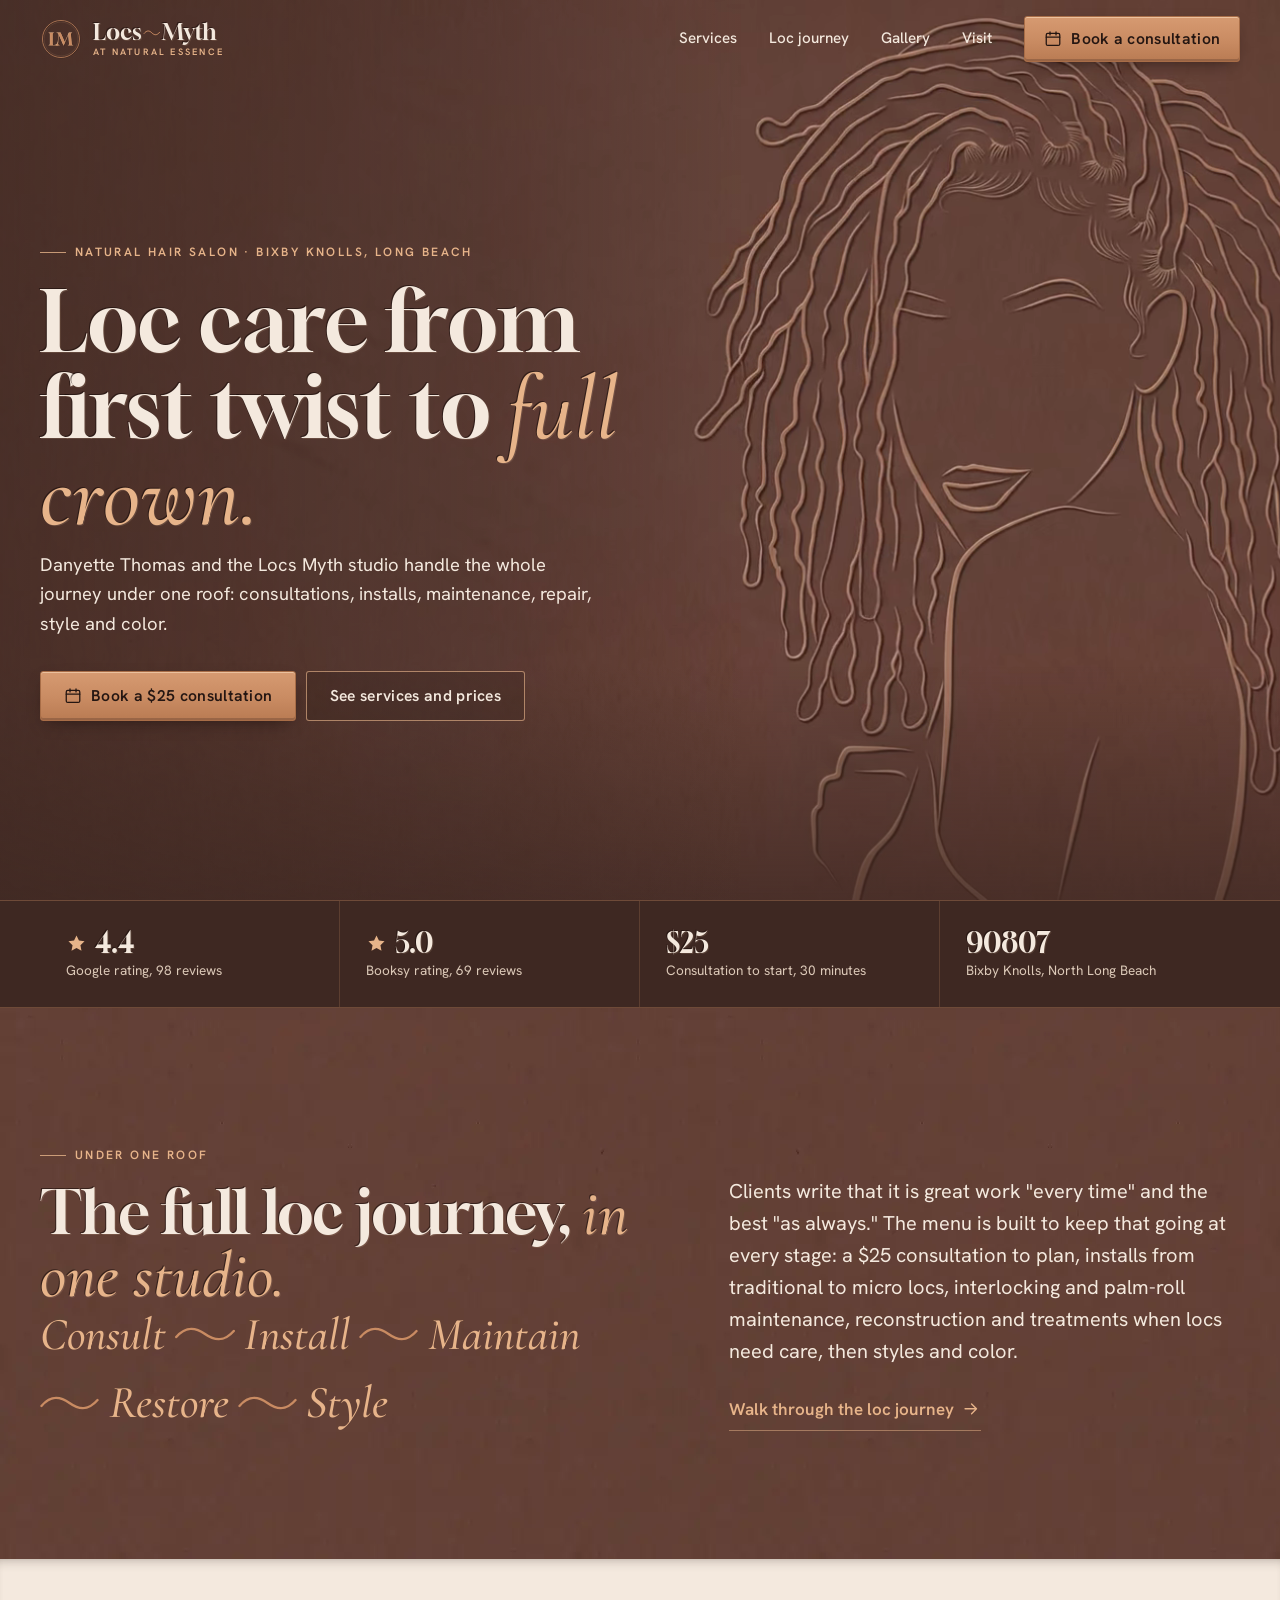
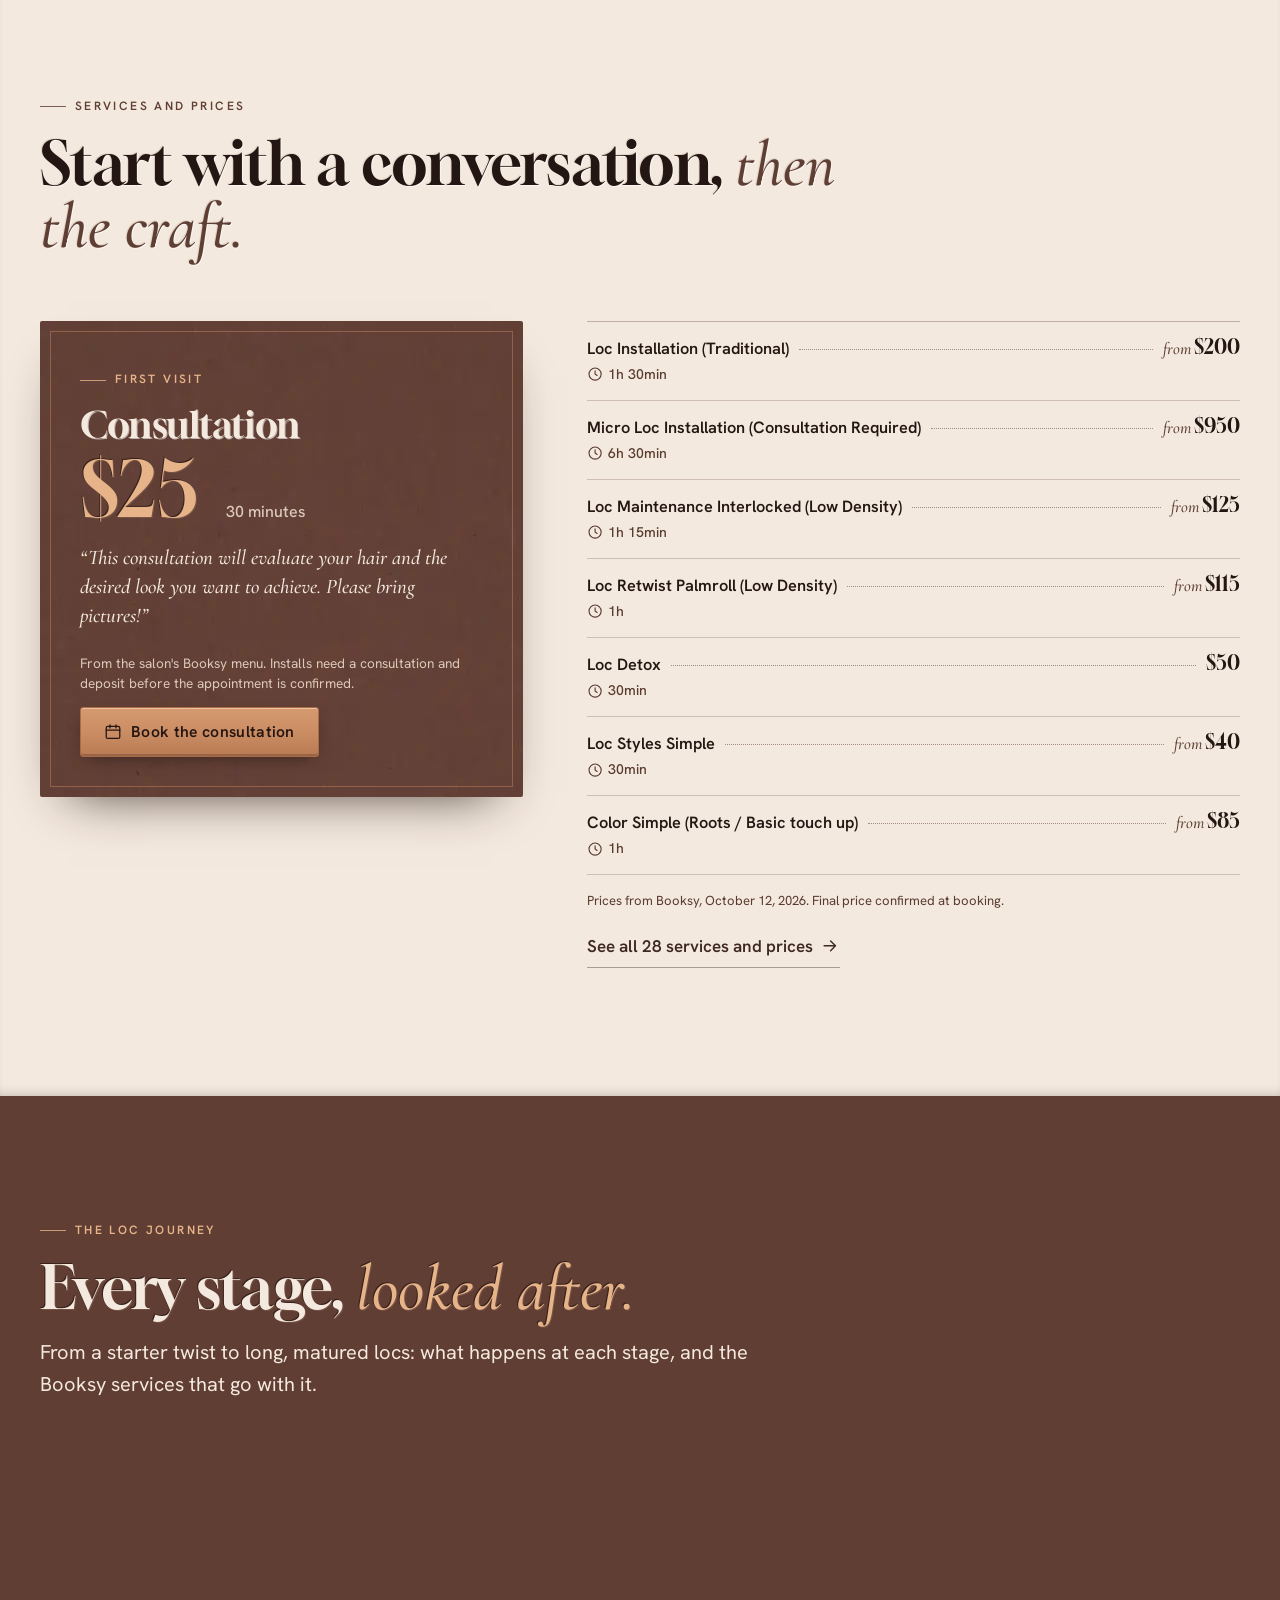
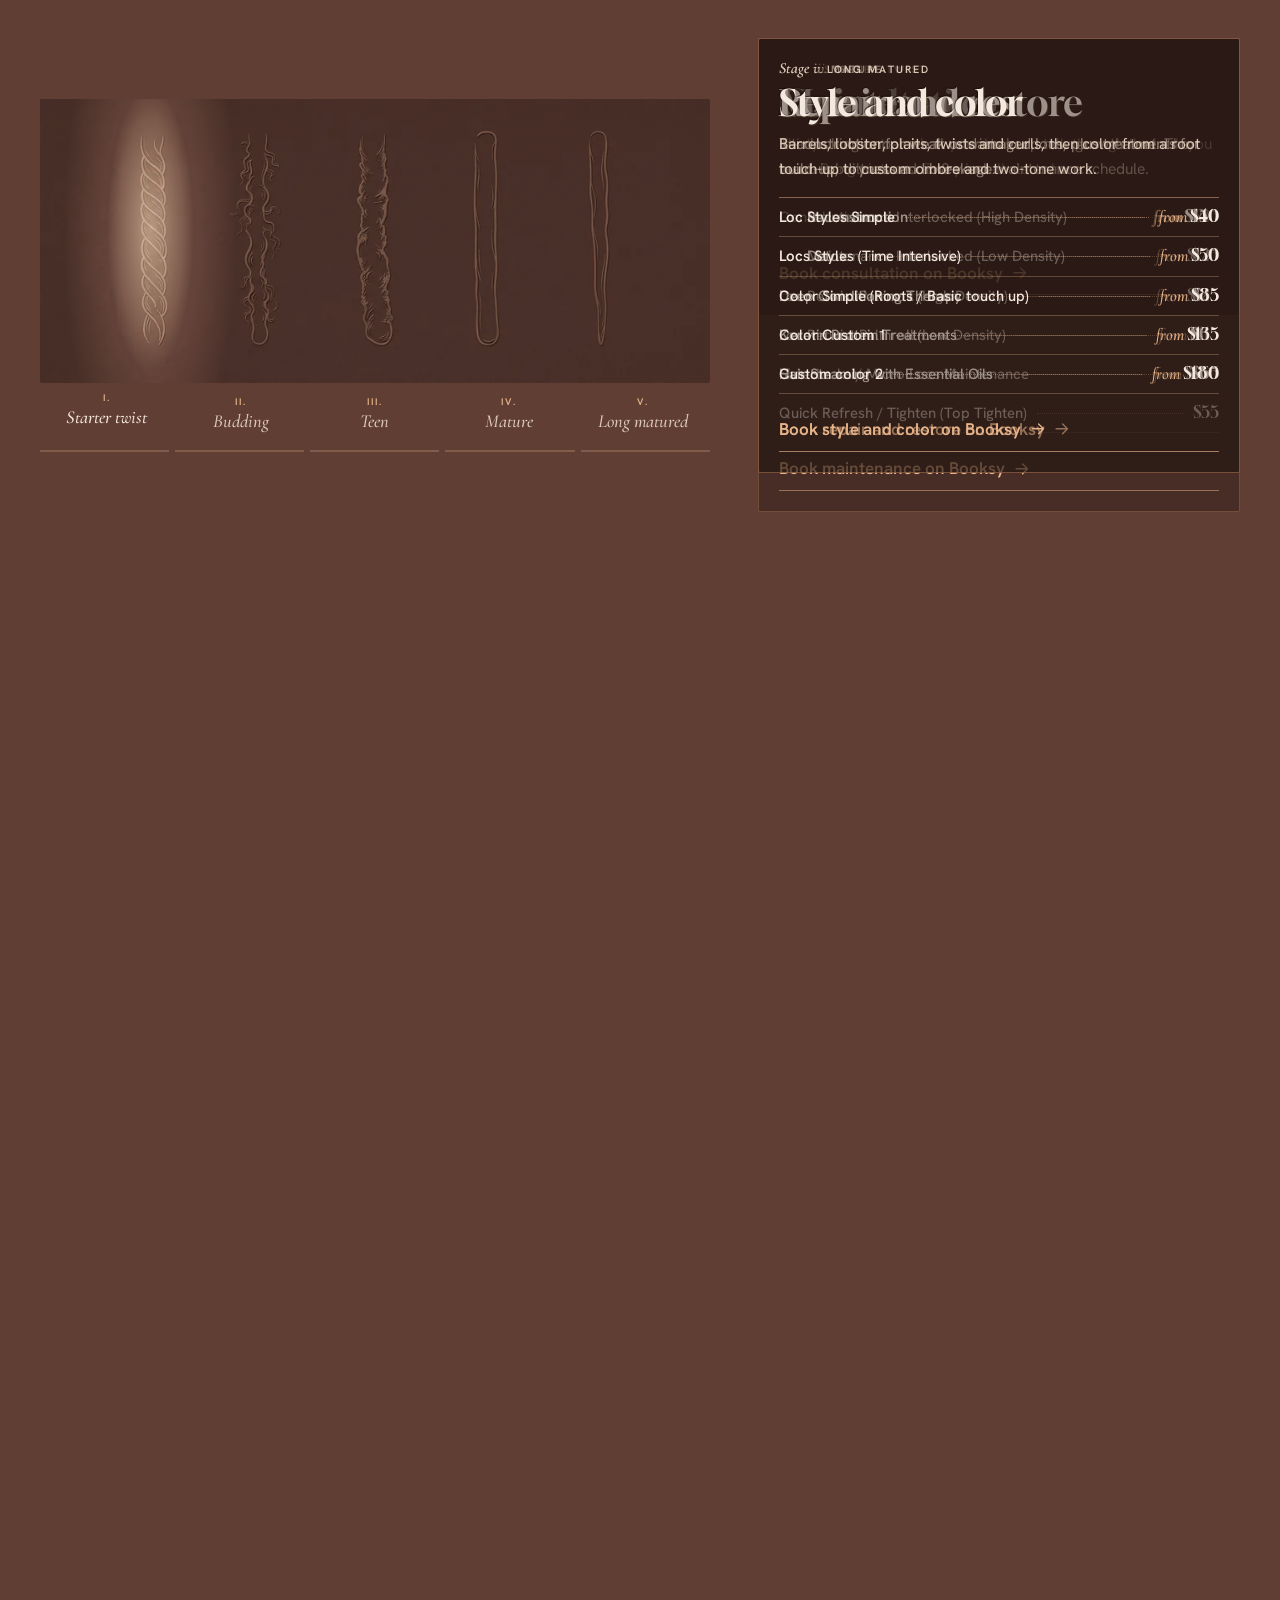
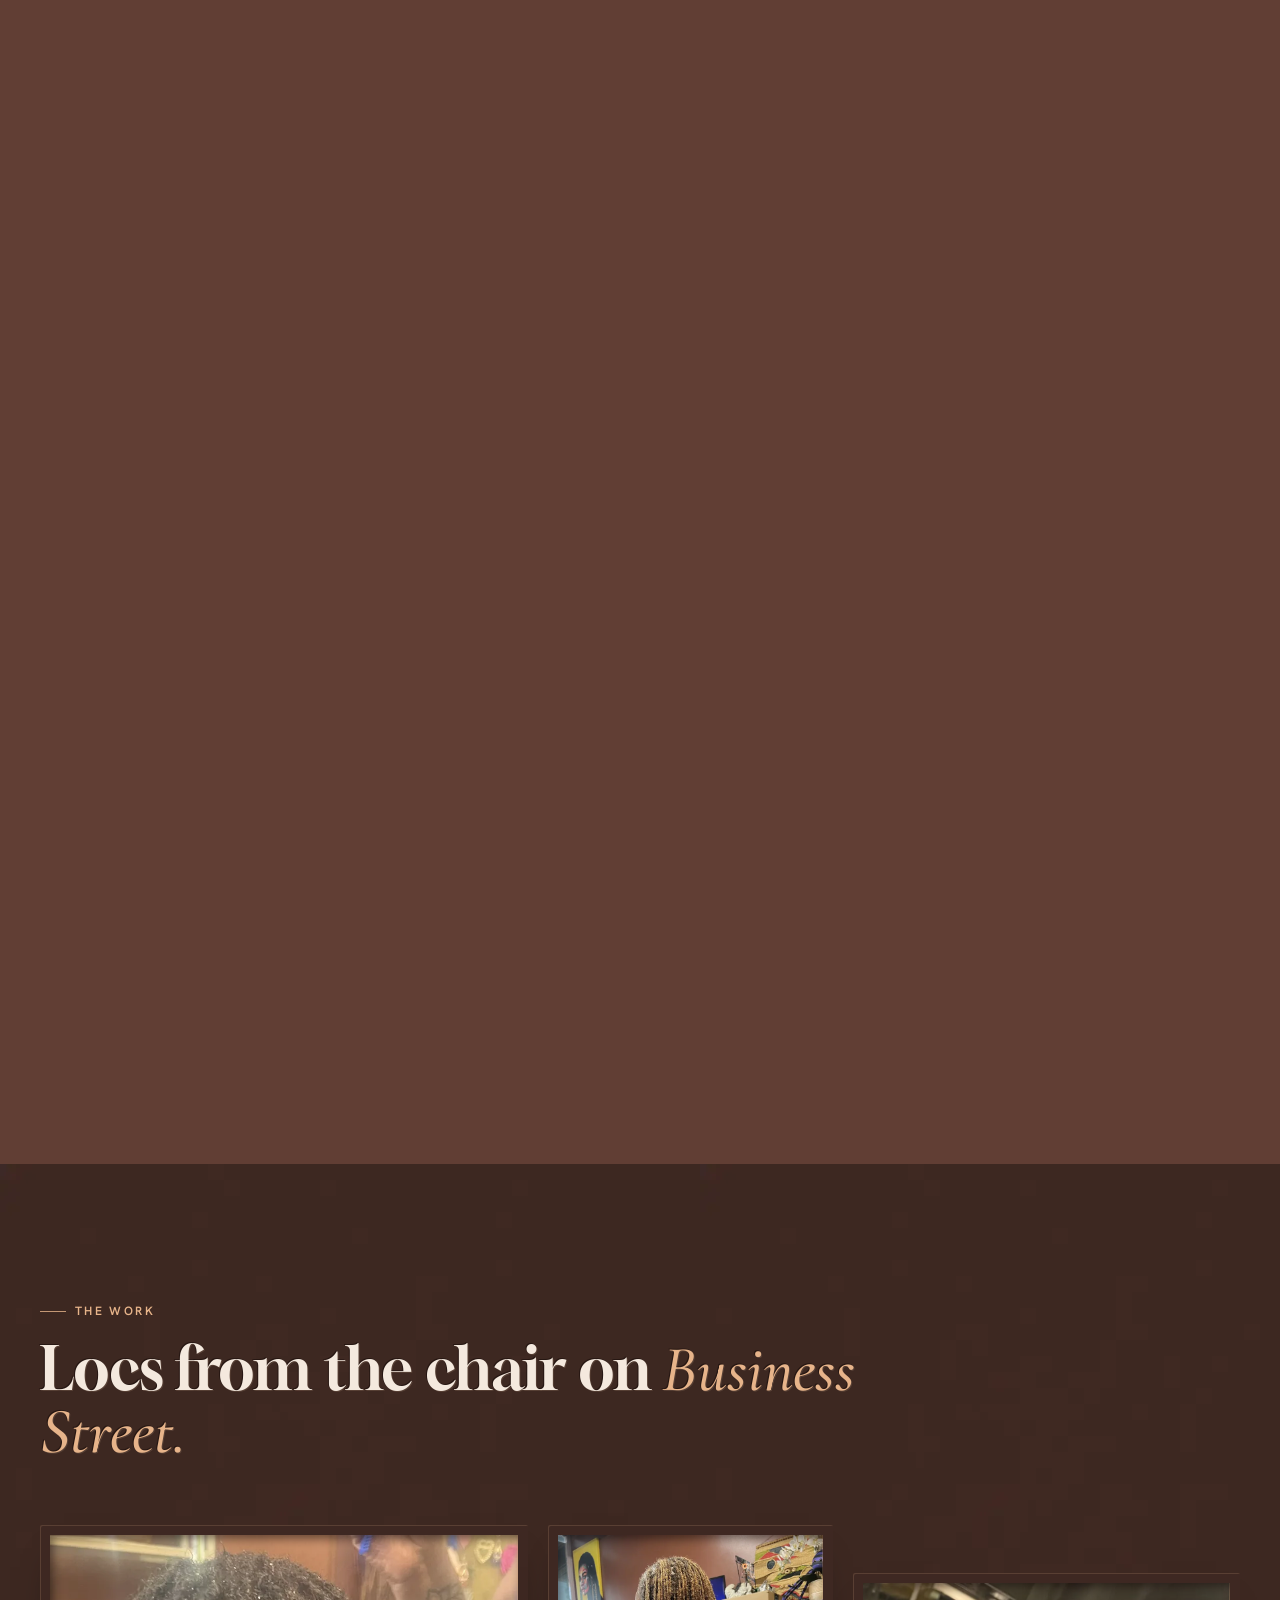
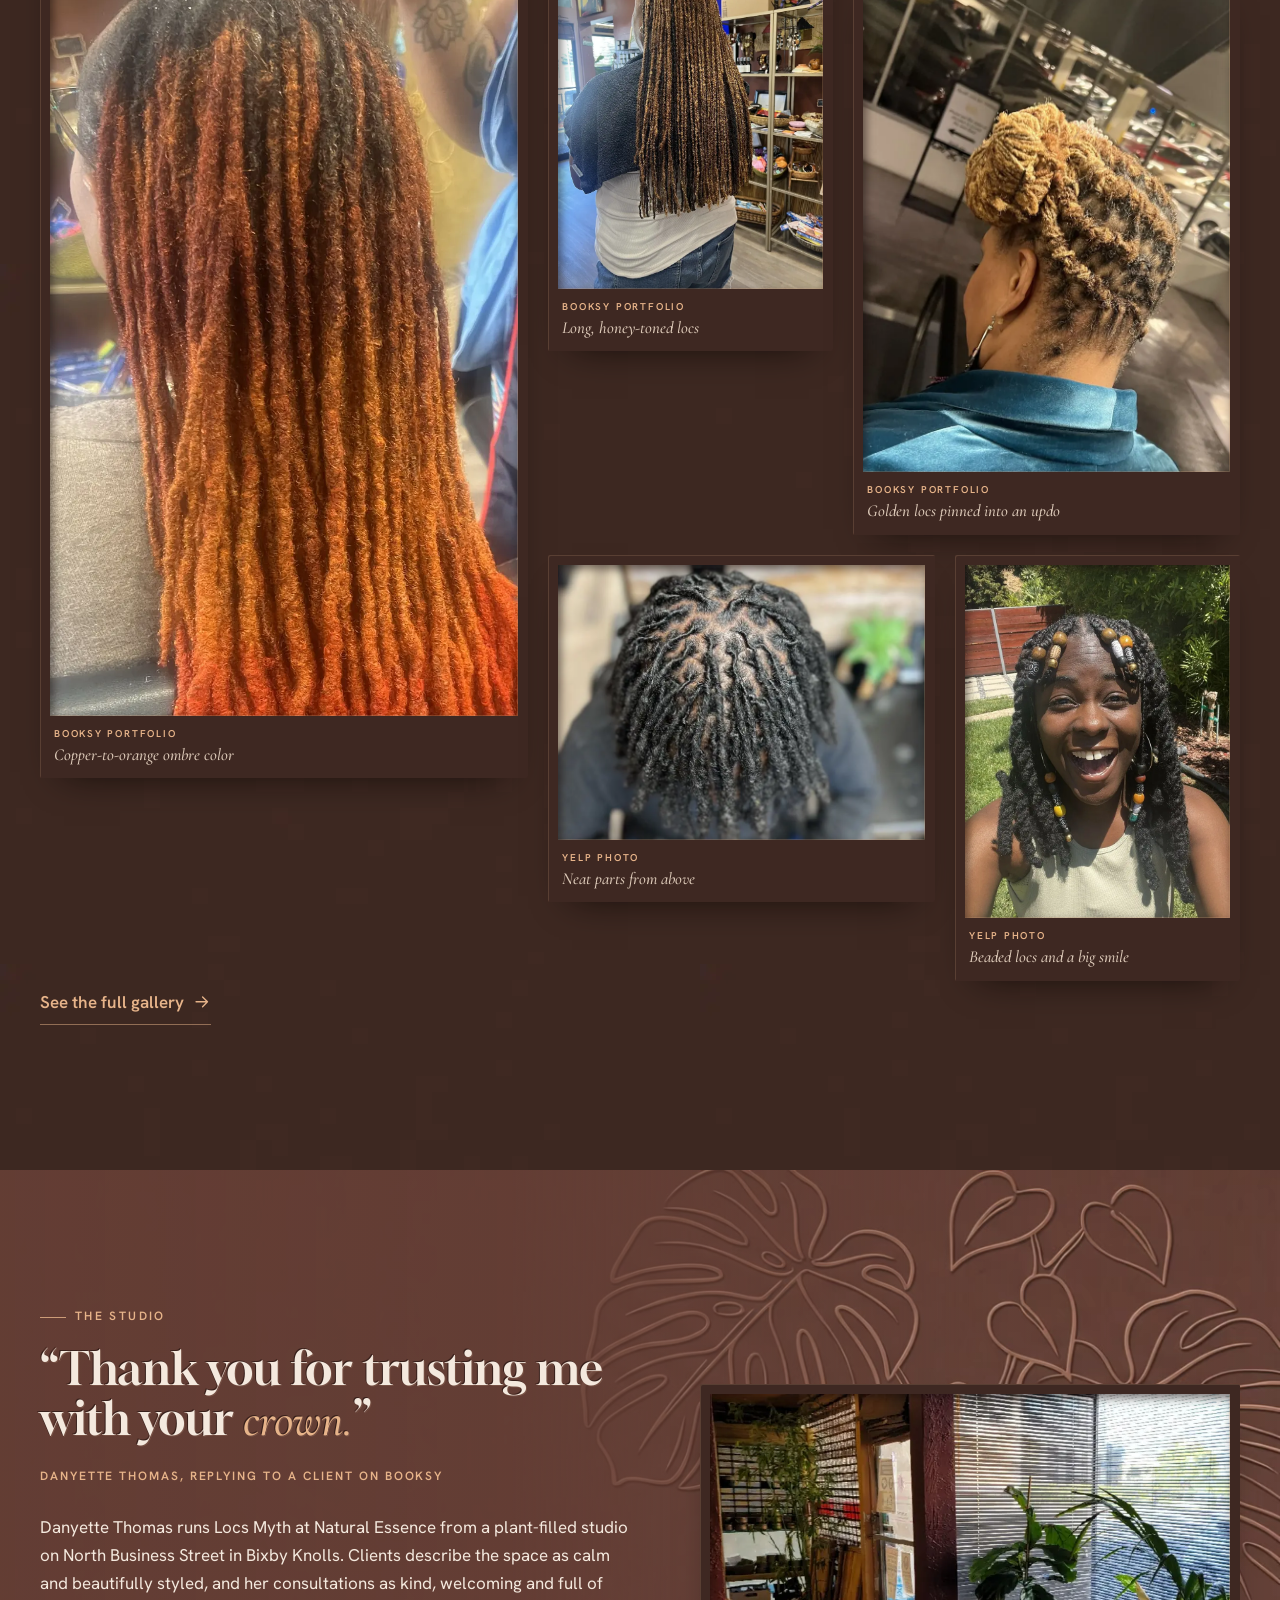
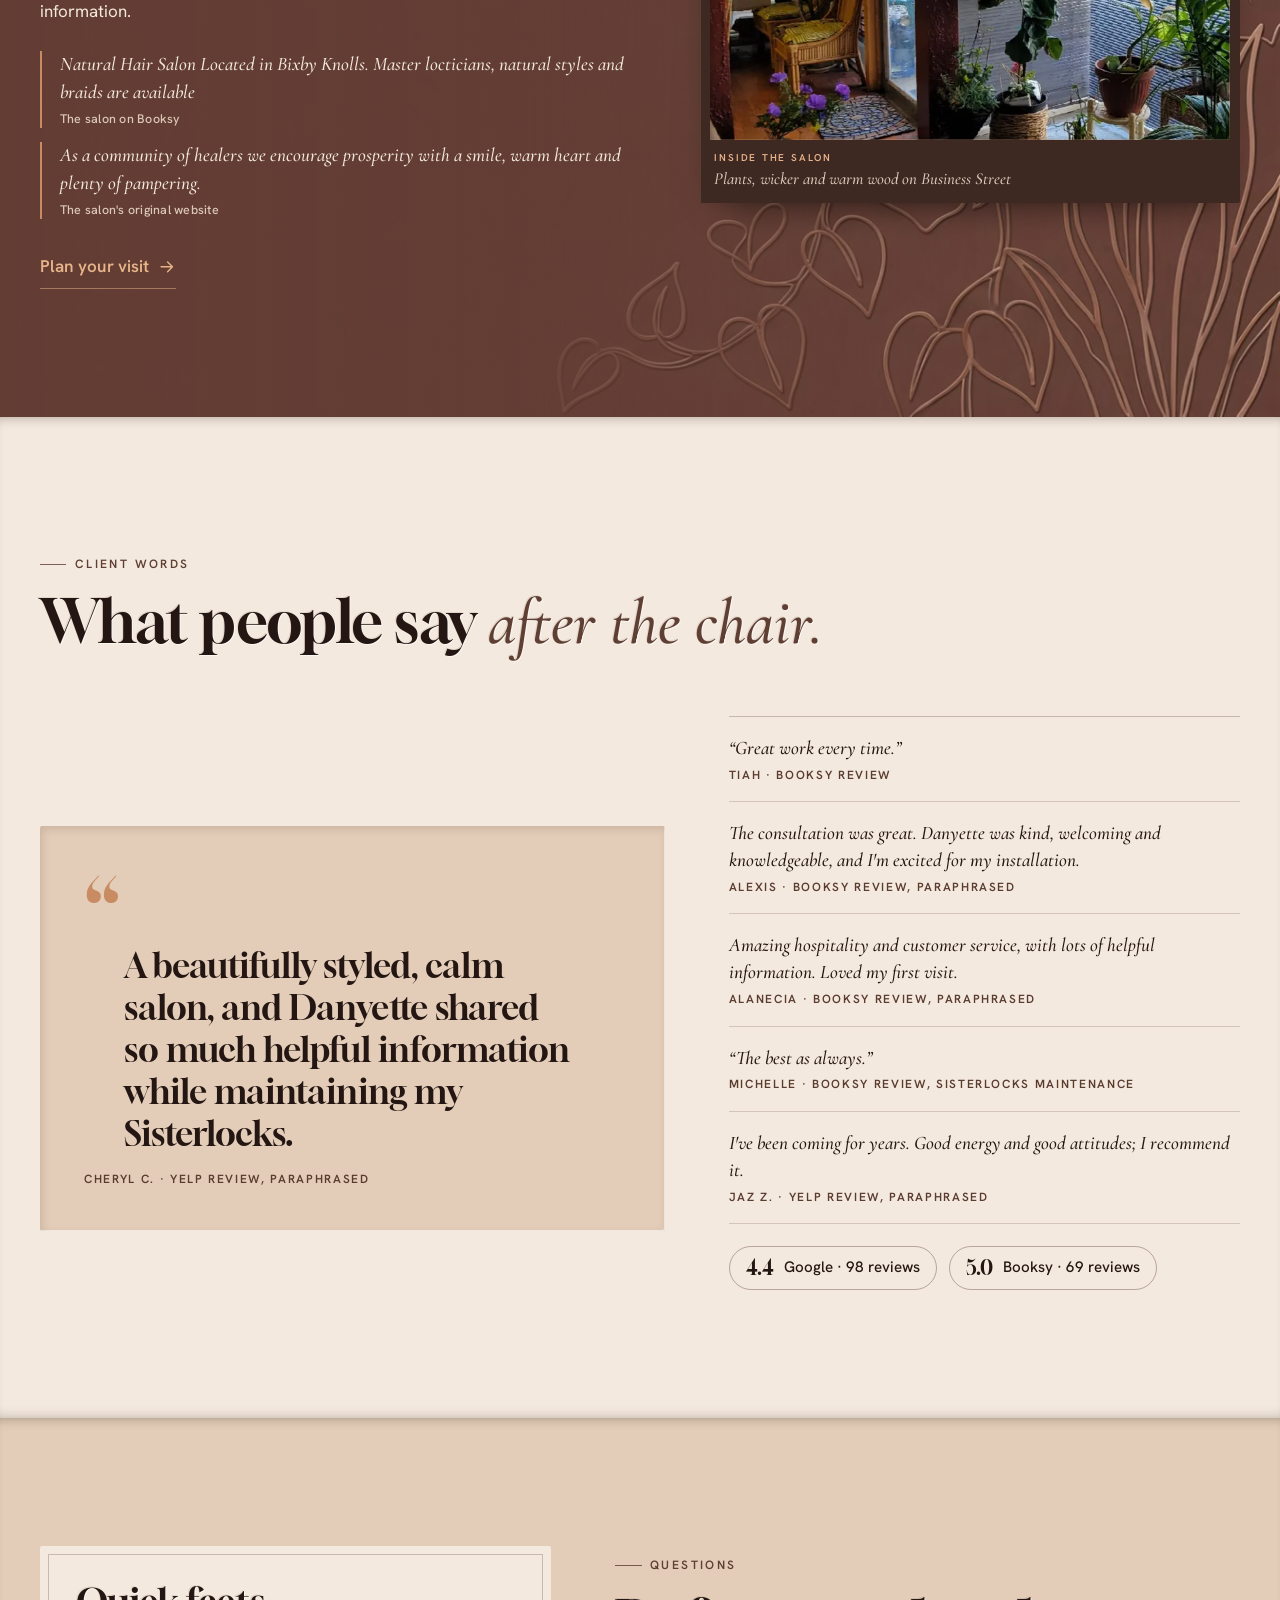
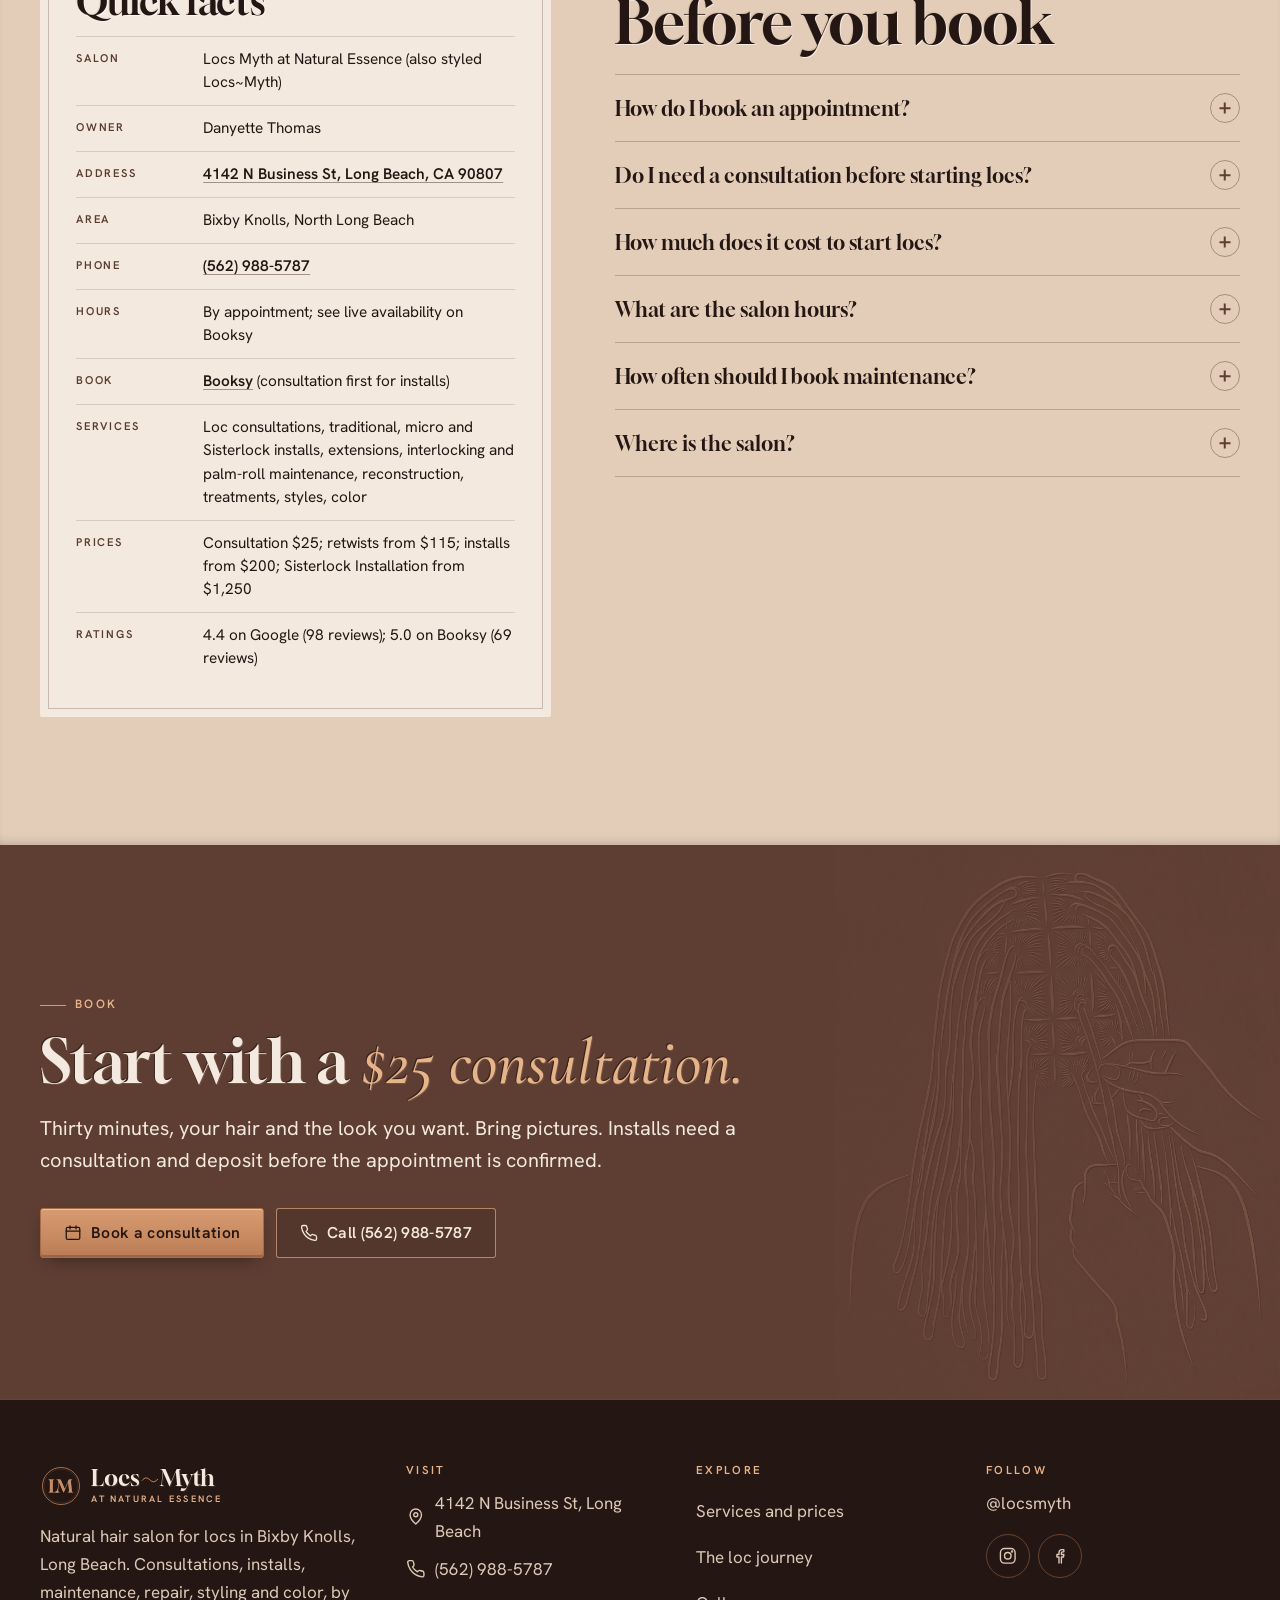
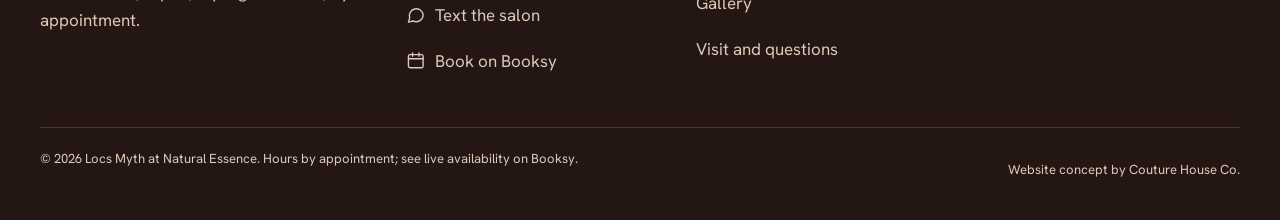
==== index.html @ 03f3c1f7 "Initial commit: Locs Myth at Natural Essence static site for Netlify deploy. Co-authored-by: Cursor " ====
<!doctype html>
<html lang="en">
<head>
<meta charset="utf-8">
<meta name="viewport" content="width=device-width, initial-scale=1, viewport-fit=cover">
<title>Loc Salon in Bixby Knolls, Long Beach | Locs Myth</title>
<meta name="description" content="Locs Myth at Natural Essence: loc consultations, installs, retwists, repair and color in Bixby Knolls, Long Beach, CA. 4.4 on Google. Book on Booksy.">
<link rel="canonical" href="https://locs-myth-natural-essence.netlify.app/">
<meta name="theme-color" content="#3E2822">
<meta name="format-detection" content="telephone=no">
<meta name="robots" content="index, follow, max-image-preview:large">
<meta property="og:type" content="website">
<meta property="og:site_name" content="Locs Myth at Natural Essence">
<meta property="og:title" content="Loc Salon in Bixby Knolls, Long Beach | Locs Myth">
<meta property="og:description" content="Locs Myth at Natural Essence: loc consultations, installs, retwists, repair and color in Bixby Knolls, Long Beach, CA. 4.4 on Google. Book on Booksy.">
<meta property="og:url" content="https://locs-myth-natural-essence.netlify.app/">
<meta property="og:image" content="https://locs-myth-natural-essence.netlify.app/assets/img/share.jpg">
<meta property="og:image:width" content="1200">
<meta property="og:image:height" content="630">
<meta property="og:image:type" content="image/jpeg">
<meta property="og:image:alt" content="Locs Myth at Natural Essence: copper line-art portrait of a woman with locs beside the words Loc care from first twist to full crown, Bixby Knolls, Long Beach.">
<meta property="og:locale" content="en_US">
<meta name="twitter:card" content="summary_large_image">
<meta name="twitter:title" content="Loc Salon in Bixby Knolls, Long Beach | Locs Myth">
<meta name="twitter:description" content="Locs Myth at Natural Essence: loc consultations, installs, retwists, repair and color in Bixby Knolls, Long Beach, CA. 4.4 on Google. Book on Booksy.">
<meta name="twitter:image" content="https://locs-myth-natural-essence.netlify.app/assets/img/share.jpg">
<link rel="icon" href="assets/img/favicon.svg" type="image/svg+xml">
<link rel="icon" href="assets/img/favicon-32.png" sizes="32x32" type="image/png">
<link rel="apple-touch-icon" href="assets/img/apple-touch-icon.png">
<link rel="manifest" href="site.webmanifest">
<link rel="preload" href="assets/fonts/gloock-latin-400-normal.woff2" as="font" type="font/woff2" crossorigin>
<link rel="preload" href="assets/fonts/hanken-grotesk-latin-400-normal.woff2" as="font" type="font/woff2" crossorigin>
<link rel="preload" as="image" href="assets/img/art-hero-mobile.webp" media="(max-aspect-ratio: 4/5)" fetchpriority="high">
<link rel="preload" as="image" href="assets/img/art-hero-desktop.webp" imagesrcset="assets/img/art-hero-desktop-800.webp 800w, assets/img/art-hero-desktop.webp 1600w" imagesizes="100vw" media="(min-aspect-ratio: 4/5)" fetchpriority="high">
<link rel="stylesheet" href="assets/css/fonts.css?v=20261012a">
<link rel="stylesheet" href="assets/css/site.css?v=20261012a">
<script src="assets/js/js-flag.js"></script>
<script src="assets/js/site.js?v=20261012a" defer></script>
</head>
<body class="has-hero">
<a class="skip-link" href="#main">Skip to content</a>
<header class="site-header">
  <div class="wrap header-inner">
    <a class="brand" href="index.html" aria-current="page" aria-label="Locs Myth at Natural Essence, home"><img src="assets/img/monogram.svg" width="42" height="42" alt=""><span class="brand__words" aria-hidden="true"><span class="brand__name">Locs<svg class="tilde" viewBox="0 0 40 14" aria-hidden="true" focusable="false"><path d="M2 9c6-8 12-8 18-2s12 6 18-2"/></svg>Myth</span><span class="brand__sub">at Natural Essence</span></span></a>
    <nav class="nav-desktop" aria-label="Main"><ul><li><a href="services.html">Services</a></li><li><a href="journey.html">Loc journey</a></li><li><a href="gallery.html">Gallery</a></li><li><a href="visit.html">Visit</a></li></ul></nav>
    <a class="btn btn--copper header-cta" href="https://booksy.com/en-us/557302_locs-myth-at-natural-essence_hair-salon_103721_long-beach" rel="noopener"><svg class="icon" viewBox="0 0 24 24" aria-hidden="true" focusable="false"><rect x="3" y="4.5" width="18" height="16" rx="2"/><path d="M3 9.5h18M8 2.5v4M16 2.5v4"/></svg>Book a consultation</a>
    <button class="menu-toggle" type="button" aria-expanded="false" aria-controls="mobile-nav"><span class="bars" aria-hidden="true"><span></span><span></span><span></span></span><span class="label">Menu</span></button>
  </div>
</header>
<div class="mobile-nav" id="mobile-nav" role="dialog" aria-modal="true" aria-label="Site menu" hidden>
  <div class="mobile-nav__top"><a class="brand" href="index.html" aria-label="Locs Myth at Natural Essence, home"><img src="assets/img/monogram.svg" width="42" height="42" alt=""><span class="brand__words" aria-hidden="true"><span class="brand__name">Locs<svg class="tilde" viewBox="0 0 40 14" aria-hidden="true" focusable="false"><path d="M2 9c6-8 12-8 18-2s12 6 18-2"/></svg>Myth</span><span class="brand__sub">at Natural Essence</span></span></a><button class="close" type="button" aria-label="Close menu"><svg class="icon" viewBox="0 0 24 24" aria-hidden="true" focusable="false"><path d="M6 6l12 12M18 6 6 18"/></svg></button></div>
  <nav aria-label="Mobile"><ul><li><a href="index.html" aria-current="page">Home<svg class="icon" viewBox="0 0 24 24" aria-hidden="true" focusable="false"><path d="M5 12h14M13 6l6 6-6 6"/></svg></a></li><li><a href="services.html">Services and prices<svg class="icon" viewBox="0 0 24 24" aria-hidden="true" focusable="false"><path d="M5 12h14M13 6l6 6-6 6"/></svg></a></li><li><a href="journey.html">The loc journey<svg class="icon" viewBox="0 0 24 24" aria-hidden="true" focusable="false"><path d="M5 12h14M13 6l6 6-6 6"/></svg></a></li><li><a href="gallery.html">Gallery<svg class="icon" viewBox="0 0 24 24" aria-hidden="true" focusable="false"><path d="M5 12h14M13 6l6 6-6 6"/></svg></a></li><li><a href="visit.html">Visit and contact<svg class="icon" viewBox="0 0 24 24" aria-hidden="true" focusable="false"><path d="M5 12h14M13 6l6 6-6 6"/></svg></a></li></ul></nav>
  <div class="mobile-nav__foot">
    <a class="btn btn--copper" href="https://booksy.com/en-us/557302_locs-myth-at-natural-essence_hair-salon_103721_long-beach" rel="noopener"><svg class="icon" viewBox="0 0 24 24" aria-hidden="true" focusable="false"><rect x="3" y="4.5" width="18" height="16" rx="2"/><path d="M3 9.5h18M8 2.5v4M16 2.5v4"/></svg>Book a consultation on Booksy</a>
    <a class="btn btn--ghost" href="tel:+15629885787"><svg class="icon" viewBox="0 0 24 24" aria-hidden="true" focusable="false"><path d="M22 16.9v3a2 2 0 0 1-2.2 2 19.8 19.8 0 0 1-8.6-3.1 19.5 19.5 0 0 1-6-6A19.8 19.8 0 0 1 2.1 4.2 2 2 0 0 1 4.1 2h3a2 2 0 0 1 2 1.7c.1.9.4 1.8.7 2.7a2 2 0 0 1-.5 2.1L8 9.8a16 16 0 0 0 6 6l1.3-1.3a2 2 0 0 1 2.1-.4c.9.3 1.8.6 2.7.7a2 2 0 0 1 1.7 2z"/></svg>Call (562) 988-5787</a>
    <p>4142 N Business St, Long Beach, CA 90807<br>Bixby Knolls, by appointment</p>
  </div>
</div>
<main id="main" tabindex="-1">
<section class="hero" aria-labelledby="hero-h">
  <div class="hero__media">
    <picture>
      <source media="(max-aspect-ratio: 4/5)" srcset="assets/img/art-hero-mobile.webp" width="900" height="1612">
      <img src="assets/img/art-hero-desktop.webp" srcset="assets/img/art-hero-desktop-800.webp 800w, assets/img/art-hero-desktop.webp 1600w" sizes="100vw" width="1600" height="893" alt="Copper line art, pressed into cocoa paper, of a woman with shoulder-length locs looking over her shoulder" fetchpriority="high" decoding="async">
    </picture>
    <video data-loop data-src="assets/video/hero-desktop.mp4" data-src-tall="assets/video/hero-mobile.mp4" muted loop playsinline preload="none" aria-hidden="true" tabindex="-1"></video>
    <div class="hero__scrim"></div>
  </div>
  <div class="wrap hero__inner">
    <div class="hero__copy">
      <p class="eyebrow">Natural hair salon &middot; Bixby Knolls, Long Beach</p>
      <h1 class="display h-xl press" id="hero-h">Loc care from first twist to <span class="it">full crown.</span></h1>
      <p class="lede">Danyette Thomas and the Locs Myth studio handle the whole journey under one roof: consultations, installs, maintenance, repair, style and color.</p>
    </div>
    <div class="hero__cta">
      <a class="btn btn--copper" href="https://booksy.com/en-us/557302_locs-myth-at-natural-essence_hair-salon_103721_long-beach" rel="noopener"><svg class="icon" viewBox="0 0 24 24" aria-hidden="true" focusable="false"><rect x="3" y="4.5" width="18" height="16" rx="2"/><path d="M3 9.5h18M8 2.5v4M16 2.5v4"/></svg>Book a $25 consultation</a>
      <a class="btn btn--ghost" href="services.html">See services and prices</a>
    </div>
  </div>
</section>

<section class="proof" aria-label="At a glance">
  <div class="wrap"><ul>
    <li><b><svg class="icon" viewBox="0 0 24 24" aria-hidden="true" focusable="false"><path d="M12 2.8l2.8 5.9 6.4.8-4.7 4.4 1.2 6.4L12 17.2l-5.7 3.1 1.2-6.4-4.7-4.4 6.4-.8z"/></svg>4.4</b><span>Google rating, 98 reviews</span></li>
    <li><b><svg class="icon" viewBox="0 0 24 24" aria-hidden="true" focusable="false"><path d="M12 2.8l2.8 5.9 6.4.8-4.7 4.4 1.2 6.4L12 17.2l-5.7 3.1 1.2-6.4-4.7-4.4 6.4-.8z"/></svg>5.0</b><span>Booksy rating, 69 reviews</span></li>
    <li><b>$25</b><span>Consultation to start, 30 minutes</span></li>
    <li><b>90807</b><span>Bixby Knolls, North Long Beach</span></li>
  </ul></div>
</section>

<section class="sec" aria-labelledby="roof-h">
  <div class="wrap roof">
    <div class="fade">
      <p class="eyebrow">Under one roof</p>
      <h2 class="display h-lg" id="roof-h">The full loc journey, <span class="it">in one studio.</span></h2>
      <ol class="roof__steps" aria-label="Stages of loc care offered">
        <li>Consult</li><li>Install</li><li>Maintain</li><li>Restore</li><li>Style</li>
      </ol>
    </div>
    <div class="fade">
      <p class="lede">Clients write that it is great work "every time" and the best "as always." The menu is built to keep that going at every stage: a $25 consultation to plan, installs from traditional to micro locs, interlocking and palm-roll maintenance, reconstruction and treatments when locs need care, then styles and color.</p>
      <a class="textlink" href="journey.html">Walk through the loc journey <svg class="icon" viewBox="0 0 24 24" aria-hidden="true" focusable="false"><path d="M5 12h14M13 6l6 6-6 6"/></svg></a>
    </div>
  </div>
</section>

<section class="sec sec--cream" aria-labelledby="menu-h">
  <div class="wrap">
    <div class="sec-head">
      <p class="eyebrow">Services and prices</p>
      <h2 class="display h-lg" id="menu-h">Start with a conversation, <span class="it">then the craft.</span></h2>
    </div>
    <div class="menu-grid">
      <div class="consult-card fade">
        <p class="eyebrow">First visit</p>
        <h3 class="display h-md">Consultation</h3>
        <p class="price-big">$25 <small>30 minutes</small></p>
        <blockquote>&ldquo;This consultation will evaluate your hair and the desired look you want to achieve. Please bring pictures!&rdquo;</blockquote>
        <p class="fine">From the salon's Booksy menu. Installs need a consultation and deposit before the appointment is confirmed.</p>
        <a class="btn btn--copper" href="https://booksy.com/en-us/557302_locs-myth-at-natural-essence_hair-salon_103721_long-beach" rel="noopener"><svg class="icon" viewBox="0 0 24 24" aria-hidden="true" focusable="false"><rect x="3" y="4.5" width="18" height="16" rx="2"/><path d="M3 9.5h18M8 2.5v4M16 2.5v4"/></svg>Book the consultation</a>
      </div>
      <div>
        <ul class="menu-list"><li><div class="menu-row"><span class="name">Loc Installation (Traditional)</span><span class="dots" aria-hidden="true"></span><span class="price"><span class="from">from</span>$200</span></div><div class="menu-meta"><span class="dur"><svg class="icon" viewBox="0 0 24 24" aria-hidden="true" focusable="false"><circle cx="12" cy="12" r="9"/><path d="M12 7v5l3 2"/></svg>1h 30min</span></div></li><li><div class="menu-row"><span class="name">Micro Loc Installation (Consultation Required)</span><span class="dots" aria-hidden="true"></span><span class="price"><span class="from">from</span>$950</span></div><div class="menu-meta"><span class="dur"><svg class="icon" viewBox="0 0 24 24" aria-hidden="true" focusable="false"><circle cx="12" cy="12" r="9"/><path d="M12 7v5l3 2"/></svg>6h 30min</span></div></li><li><div class="menu-row"><span class="name">Loc Maintenance Interlocked (Low Density)</span><span class="dots" aria-hidden="true"></span><span class="price"><span class="from">from</span>$125</span></div><div class="menu-meta"><span class="dur"><svg class="icon" viewBox="0 0 24 24" aria-hidden="true" focusable="false"><circle cx="12" cy="12" r="9"/><path d="M12 7v5l3 2"/></svg>1h 15min</span></div></li><li><div class="menu-row"><span class="name">Loc Retwist Palmroll (Low Density)</span><span class="dots" aria-hidden="true"></span><span class="price"><span class="from">from</span>$115</span></div><div class="menu-meta"><span class="dur"><svg class="icon" viewBox="0 0 24 24" aria-hidden="true" focusable="false"><circle cx="12" cy="12" r="9"/><path d="M12 7v5l3 2"/></svg>1h</span></div></li><li><div class="menu-row"><span class="name">Loc Detox</span><span class="dots" aria-hidden="true"></span><span class="price">$50</span></div><div class="menu-meta"><span class="dur"><svg class="icon" viewBox="0 0 24 24" aria-hidden="true" focusable="false"><circle cx="12" cy="12" r="9"/><path d="M12 7v5l3 2"/></svg>30min</span></div></li><li><div class="menu-row"><span class="name">Loc Styles Simple</span><span class="dots" aria-hidden="true"></span><span class="price"><span class="from">from</span>$40</span></div><div class="menu-meta"><span class="dur"><svg class="icon" viewBox="0 0 24 24" aria-hidden="true" focusable="false"><circle cx="12" cy="12" r="9"/><path d="M12 7v5l3 2"/></svg>30min</span></div></li><li><div class="menu-row"><span class="name">Color Simple (Roots / Basic touch up)</span><span class="dots" aria-hidden="true"></span><span class="price"><span class="from">from</span>$85</span></div><div class="menu-meta"><span class="dur"><svg class="icon" viewBox="0 0 24 24" aria-hidden="true" focusable="false"><circle cx="12" cy="12" r="9"/><path d="M12 7v5l3 2"/></svg>1h</span></div></li></ul>
        <p class="price-note">Prices from Booksy, October 12, 2026. Final price confirmed at booking.</p>
        <a class="textlink" href="services.html">See all 28 services and prices <svg class="icon" viewBox="0 0 24 24" aria-hidden="true" focusable="false"><path d="M5 12h14M13 6l6 6-6 6"/></svg></a>
      </div>
    </div>
  </div>
</section>

<section class="journey" id="journey" aria-label="The loc journey, stage by stage">
  <div class="wrap"><div class="sec-head"><p class="eyebrow">The loc journey</p><h2 class="display h-lg">Every stage, <span class="it">looked after.</span></h2><p class="lede">From a starter twist to long, matured locs: what happens at each stage, and the Booksy services that go with it.</p></div></div>
  <div class="journey__pin"><div class="journey__stage"><div class="wrap">
    <div class="journey__grid">
      <div>
        <figure class="journey__art" aria-hidden="false">
          <img src="assets/img/art-loc-journey-stages.webp" srcset="assets/img/art-loc-journey-stages-800.webp 800w, assets/img/art-loc-journey-stages.webp 1600w" sizes="(min-width: 980px) 640px, 100vw" width="1600" height="679" alt="Illustration: five single locs embossed in copper on cocoa paper, from a starter twist through budding, teen and mature stages to a long matured loc" loading="lazy" decoding="async">
          <span class="sweep sweep--dim" aria-hidden="true"></span><span class="sweep" aria-hidden="true"></span>
        </figure>
        <ul class="journey__labels" aria-hidden="true"><li><b>i.</b>Starter twist</li><li><b>ii.</b>Budding</li><li><b>iii.</b>Teen</li><li><b>iv.</b>Mature</li><li><b>v.</b>Long matured</li></ul>
        <div class="journey__progress" aria-hidden="true"><span><i></i></span><span><i></i></span><span><i></i></span><span><i></i></span><span><i></i></span></div>
      </div>
      <div>
        <div class="journey__track"><article class="stage-card on-dark" data-stage="0" aria-labelledby="stage-0"><div class="stage-card__top"><div><p class="stage-card__num">Stage i. <span class="stage-card__loc">Starter twist</span></p><h3 class="display h-md" id="stage-0">Consultation</h3></div><div class="stage-card__crop"><img src="assets/img/art-loc-journey-stages.webp" srcset="assets/img/art-loc-journey-stages-800.webp 800w, assets/img/art-loc-journey-stages.webp 1600w" sizes="260px" width="1600" height="679" alt="Illustration of a single starter twist loc, embossed in copper line art" loading="lazy" decoding="async"></div></div><p>Thirty minutes to look at your hair and talk through the look you want. Bring pictures. Every install starts here.</p><ul class="menu-list"><li><div class="menu-row"><span class="name">Consultations</span><span class="dots" aria-hidden="true"></span><span class="price">$25</span></div></li></ul><a class="textlink" href="https://booksy.com/en-us/557302_locs-myth-at-natural-essence_hair-salon_103721_long-beach" rel="noopener">Book consultation on Booksy <svg class="icon" viewBox="0 0 24 24" aria-hidden="true" focusable="false"><path d="M5 12h14M13 6l6 6-6 6"/></svg></a></article><article class="stage-card on-dark" data-stage="1" aria-labelledby="stage-1"><div class="stage-card__top"><div><p class="stage-card__num">Stage ii. <span class="stage-card__loc">Budding</span></p><h3 class="display h-md" id="stage-1">Installation</h3></div><div class="stage-card__crop"><img src="assets/img/art-loc-journey-stages.webp" srcset="assets/img/art-loc-journey-stages-800.webp 800w, assets/img/art-loc-journey-stages.webp 1600w" sizes="260px" width="1600" height="679" alt="Illustration of a single budding loc, embossed in copper line art" loading="lazy" decoding="async"></div></div><p>Traditional locs, micro locs, Sisterlock installation or loc extensions. Come washed and comfortable; snacks are welcome and breaks are part of the plan.</p><ul class="menu-list"><li><div class="menu-row"><span class="name">Loc Installation (Traditional)</span><span class="dots" aria-hidden="true"></span><span class="price"><span class="from">from</span>$200</span></div></li><li><div class="menu-row"><span class="name">Micro Loc Installation (Consultation Required)</span><span class="dots" aria-hidden="true"></span><span class="price"><span class="from">from</span>$950</span></div></li><li><div class="menu-row"><span class="name">Sisterlock Installation (up to 4&quot; in length)</span><span class="dots" aria-hidden="true"></span><span class="price"><span class="from">from</span>$1,250</span></div></li><li><div class="menu-row"><span class="name">Loc Extensions</span><span class="dots" aria-hidden="true"></span><span class="price"><span class="from">from</span>$700</span></div></li></ul><a class="textlink" href="https://booksy.com/en-us/557302_locs-myth-at-natural-essence_hair-salon_103721_long-beach" rel="noopener">Book installation on Booksy <svg class="icon" viewBox="0 0 24 24" aria-hidden="true" focusable="false"><path d="M5 12h14M13 6l6 6-6 6"/></svg></a></article><article class="stage-card on-dark" data-stage="2" aria-labelledby="stage-2"><div class="stage-card__top"><div><p class="stage-card__num">Stage iii. <span class="stage-card__loc">Teen</span></p><h3 class="display h-md" id="stage-2">Maintenance</h3></div><div class="stage-card__crop"><img src="assets/img/art-loc-journey-stages.webp" srcset="assets/img/art-loc-journey-stages-800.webp 800w, assets/img/art-loc-journey-stages.webp 1600w" sizes="260px" width="1600" height="679" alt="Illustration of a single teen loc, embossed in copper line art" loading="lazy" decoding="async"></div></div><p>Interlocking or palm-roll retwists keep new growth neat. The menu is built around an 8-week maintenance schedule.</p><ul class="menu-list"><li><div class="menu-row"><span class="name">Loc Maintenance Interlocked (High Density)</span><span class="dots" aria-hidden="true"></span><span class="price"><span class="from">from</span>$140</span></div></li><li><div class="menu-row"><span class="name">Loc Maintenance Interlocked (Low Density)</span><span class="dots" aria-hidden="true"></span><span class="price"><span class="from">from</span>$125</span></div></li><li><div class="menu-row"><span class="name">Loc Retwist Palmroll (High Density)</span><span class="dots" aria-hidden="true"></span><span class="price"><span class="from">from</span>$125</span></div></li><li><div class="menu-row"><span class="name">Loc Retwist Palmroll (Low Density)</span><span class="dots" aria-hidden="true"></span><span class="price"><span class="from">from</span>$115</span></div></li><li><div class="menu-row"><span class="name">Sisterlocks / Micro Locs Maintenance</span><span class="dots" aria-hidden="true"></span><span class="price"><span class="from">from</span>$150</span></div></li><li><div class="menu-row"><span class="name">Quick Refresh / Tighten (Top Tighten)</span><span class="dots" aria-hidden="true"></span><span class="price">$55</span></div></li></ul><a class="textlink" href="https://booksy.com/en-us/557302_locs-myth-at-natural-essence_hair-salon_103721_long-beach" rel="noopener">Book maintenance on Booksy <svg class="icon" viewBox="0 0 24 24" aria-hidden="true" focusable="false"><path d="M5 12h14M13 6l6 6-6 6"/></svg></a></article><article class="stage-card on-dark" data-stage="3" aria-labelledby="stage-3"><div class="stage-card__top"><div><p class="stage-card__num">Stage iv. <span class="stage-card__loc">Mature</span></p><h3 class="display h-md" id="stage-3">Repair and restore</h3></div><div class="stage-card__crop"><img src="assets/img/art-loc-journey-stages.webp" srcset="assets/img/art-loc-journey-stages-800.webp 800w, assets/img/art-loc-journey-stages.webp 1600w" sizes="260px" width="1600" height="679" alt="Illustration of a single mature loc, embossed in copper line art" loading="lazy" decoding="async"></div></div><p>Reconstruction for weak or damaged locs, plus treatments for build-up, dryness and breakage.</p><ul class="menu-list"><li><div class="menu-row"><span class="name">Loc Reconstruction</span><span class="dots" aria-hidden="true"></span><span class="price"><span class="from">from</span>$150</span></div></li><li><div class="menu-row"><span class="name">Loc Detox</span><span class="dots" aria-hidden="true"></span><span class="price">$50</span></div></li><li><div class="menu-row"><span class="name">Deep Conditioning Therapy</span><span class="dots" aria-hidden="true"></span><span class="price">$35</span></div></li><li><div class="menu-row"><span class="name">Keratin Protein Treatments</span><span class="dots" aria-hidden="true"></span><span class="price">$65</span></div></li><li><div class="menu-row"><span class="name">Hair Steaming with Essential Oils</span><span class="dots" aria-hidden="true"></span><span class="price">$65</span></div></li></ul><a class="textlink" href="https://booksy.com/en-us/557302_locs-myth-at-natural-essence_hair-salon_103721_long-beach" rel="noopener">Book repair and restore on Booksy <svg class="icon" viewBox="0 0 24 24" aria-hidden="true" focusable="false"><path d="M5 12h14M13 6l6 6-6 6"/></svg></a></article><article class="stage-card on-dark" data-stage="4" aria-labelledby="stage-4"><div class="stage-card__top"><div><p class="stage-card__num">Stage v. <span class="stage-card__loc">Long matured</span></p><h3 class="display h-md" id="stage-4">Style and color</h3></div><div class="stage-card__crop"><img src="assets/img/art-loc-journey-stages.webp" srcset="assets/img/art-loc-journey-stages-800.webp 800w, assets/img/art-loc-journey-stages.webp 1600w" sizes="260px" width="1600" height="679" alt="Illustration of a single long matured loc, embossed in copper line art" loading="lazy" decoding="async"></div></div><p>Barrels, lobster, plaits, twists and curls, then color from a root touch-up to custom ombre and two-tone work.</p><ul class="menu-list"><li><div class="menu-row"><span class="name">Loc Styles Simple</span><span class="dots" aria-hidden="true"></span><span class="price"><span class="from">from</span>$40</span></div></li><li><div class="menu-row"><span class="name">Locs Styles (Time Intensive)</span><span class="dots" aria-hidden="true"></span><span class="price"><span class="from">from</span>$50</span></div></li><li><div class="menu-row"><span class="name">Color Simple (Roots / Basic touch up)</span><span class="dots" aria-hidden="true"></span><span class="price"><span class="from">from</span>$85</span></div></li><li><div class="menu-row"><span class="name">Color Custom 1</span><span class="dots" aria-hidden="true"></span><span class="price"><span class="from">from</span>$135</span></div></li><li><div class="menu-row"><span class="name">Custom color 2</span><span class="dots" aria-hidden="true"></span><span class="price"><span class="from">from</span>$180</span></div></li></ul><a class="textlink" href="https://booksy.com/en-us/557302_locs-myth-at-natural-essence_hair-salon_103721_long-beach" rel="noopener">Book style and color on Booksy <svg class="icon" viewBox="0 0 24 24" aria-hidden="true" focusable="false"><path d="M5 12h14M13 6l6 6-6 6"/></svg></a></article></div>
        <p class="journey__hint"><svg class="icon" viewBox="0 0 24 24" aria-hidden="true" focusable="false"><path d="M4 12h16M15 7l5 5-5 5M9 7l-5 5 5 5"/></svg>Swipe through the five stages. Prices from Booksy, October 12, 2026. Final price confirmed at booking.</p>
      </div>
    </div>
  </div></div></div>
</section>

<section class="sec sec--deep" aria-labelledby="work-h">
  <div class="wrap">
    <div class="sec-head">
      <p class="eyebrow">The work</p>
      <h2 class="display h-lg" id="work-h">Locs from the chair on <span class="it">Business Street.</span></h2>
    </div>
    <div class="teaser">
      <figure class="print reveal "><span class="print__img"><img src="assets/img/copper-orange-ombre-locs.webp" srcset="assets/img/copper-orange-ombre-locs-800.webp 800w, assets/img/copper-orange-ombre-locs.webp 1200w" sizes="(min-width: 760px) 40vw, 100vw" width="1200" height="2046" alt="Long locs colored in a copper-to-orange ombre, seen from the back" loading="lazy" decoding="async" class="op-top"></span><figcaption><b>Booksy portfolio</b>Copper-to-orange ombre color</figcaption></figure>
      <figure class="print reveal "><span class="print__img"><img src="assets/img/long-honey-locs-back.webp" srcset="assets/img/long-honey-locs-back-800.webp 800w, assets/img/long-honey-locs-back.webp 1200w" sizes="(min-width: 760px) 25vw, 50vw" width="1200" height="1600" alt="Long locs with honey-blonde color, seen from the back in the salon" loading="lazy" decoding="async"></span><figcaption><b>Booksy portfolio</b>Long, honey-toned locs</figcaption></figure>
      <figure class="print reveal "><span class="print__img"><img src="assets/img/golden-loc-updo-pinned.webp" srcset="assets/img/golden-loc-updo-pinned-800.webp 800w, assets/img/golden-loc-updo-pinned.webp 1200w" sizes="(min-width: 760px) 33vw, 50vw" width="1200" height="1536" alt="Golden locs pinned up into a sculpted updo, side view" loading="lazy" decoding="async"></span><figcaption><b>Booksy portfolio</b>Golden locs pinned into an updo</figcaption></figure>
      <figure class="print reveal "><span class="print__img"><img src="assets/img/fresh-retwist-top-view.webp" width="750" height="1000" alt="Top-down view of neat loc parts after maintenance" loading="lazy" decoding="async"></span><figcaption><b>Yelp photo</b>Neat parts from above</figcaption></figure>
      <figure class="print reveal "><span class="print__img"><img src="assets/img/beaded-locs-client-smile.webp" width="750" height="1000" alt="Smiling client with shoulder-length locs decorated with wooden beads" loading="lazy" decoding="async"></span><figcaption><b>Yelp photo</b>Beaded locs and a big smile</figcaption></figure>
    </div>
    <p class="fade"><a class="textlink" href="gallery.html">See the full gallery <svg class="icon" viewBox="0 0 24 24" aria-hidden="true" focusable="false"><path d="M5 12h14M13 6l6 6-6 6"/></svg></a></p>
  </div>
</section>

<section class="sec botanic" aria-labelledby="about-h">
  <div class="botanic__bg">
    <img src="assets/img/art-botanicals.webp" srcset="assets/img/art-botanicals-800.webp 800w, assets/img/art-botanicals.webp 1600w" sizes="100vw" width="1600" height="893" alt="Illustration: monstera, pothos and snake plant leaves embossed in copper line art" loading="lazy" decoding="async">
    <video data-loop data-src="assets/video/botanicals.mp4" muted loop playsinline preload="none" aria-hidden="true" tabindex="-1"></video>
  </div>
  <div class="wrap about-grid">
    <div class="about-copy fade">
      <p class="eyebrow">The studio</p>
      <h2 class="sr-only" id="about-h">About Danyette Thomas and the studio</h2>
      <blockquote class="pull">
        <p>&ldquo;Thank you for trusting me with your <span class="it">crown.</span>&rdquo;</p>
        <cite>Danyette Thomas, replying to a client on Booksy</cite>
      </blockquote>
      <p>Danyette Thomas runs Locs Myth at Natural Essence from a plant-filled studio on North Business Street in Bixby Knolls. Clients describe the space as calm and beautifully styled, and her consultations as kind, welcoming and full of information.</p>
      <ul class="her-words">
        <li>Natural Hair Salon Located in Bixby Knolls. Master locticians, natural styles and braids are available<small>The salon on Booksy</small></li>
        <li>As a community of healers we encourage prosperity with a smile, warm heart and plenty of pampering.<small>The salon's original website</small></li>
      </ul>
      <a class="textlink" href="visit.html">Plan your visit <svg class="icon" viewBox="0 0 24 24" aria-hidden="true" focusable="false"><path d="M5 12h14M13 6l6 6-6 6"/></svg></a>
    </div>
    <div class="fade">
      <figure class="print print--wide reveal">
        <span class="print__img"><img src="assets/img/salon-interior-plants.webp" srcset="assets/img/salon-interior-plants-800.webp 800w, assets/img/salon-interior-plants.webp 1068w" sizes="(min-width: 900px) 520px, 100vw" width="1068" height="708" alt="Inside the salon: wood shelving, wicker chairs and potted plants by the front window" loading="lazy" decoding="async"></span>
        <figcaption><b>Inside the salon</b>Plants, wicker and warm wood on Business Street</figcaption>
      </figure>
    </div>
  </div>
</section>

<section class="sec sec--cream" aria-labelledby="rev-h">
  <div class="wrap">
    <div class="sec-head">
      <p class="eyebrow">Client words</p>
      <h2 class="display h-lg" id="rev-h">What people say <span class="it">after the chair.</span></h2>
    </div>
    <div class="reviews">
      <figure class="review-lead fade">
        <span class="mark" aria-hidden="true">&ldquo;</span>
        <blockquote><p>A beautifully styled, calm salon, and Danyette shared so much helpful information while maintaining my Sisterlocks.</p></blockquote>
        <figcaption class="review-src">Cheryl C. &middot; Yelp review, paraphrased</figcaption>
      </figure>
      <div>
        <ul class="review-list">
          <li><p>&ldquo;Great work every time.&rdquo;</p><span class="review-src">Tiah &middot; Booksy review</span></li>
          <li><p>The consultation was great. Danyette was kind, welcoming and knowledgeable, and I'm excited for my installation.</p><span class="review-src">Alexis &middot; Booksy review, paraphrased</span></li>
          <li><p>Amazing hospitality and customer service, with lots of helpful information. Loved my first visit.</p><span class="review-src">Alanecia &middot; Booksy review, paraphrased</span></li>
          <li><p>&ldquo;The best as always.&rdquo;</p><span class="review-src">Michelle &middot; Booksy review, Sisterlocks maintenance</span></li>
          <li><p>I've been coming for years. Good energy and good attitudes; I recommend it.</p><span class="review-src">Jaz Z. &middot; Yelp review, paraphrased</span></li>
        </ul>
        <div class="rating-row">
          <span class="rating-pill"><b>4.4</b> Google &middot; 98 reviews</span>
          <a class="rating-pill" href="https://booksy.com/en-us/557302_locs-myth-at-natural-essence_hair-salon_103721_long-beach" rel="noopener"><b>5.0</b> Booksy &middot; 69 reviews</a>
        </div>
      </div>
    </div>
  </div>
</section>

<section class="sec sec--sand" aria-labelledby="faq-h">
  <div class="wrap facts-faq">
    <aside class="facts" aria-labelledby="facts-h">
      <h2 class="display h-md" id="facts-h">Quick facts</h2>
      <dl>
        <div><dt>Salon</dt><dd>Locs Myth at Natural Essence (also styled Locs~Myth)</dd></div>
        <div><dt>Owner</dt><dd>Danyette Thomas</dd></div>
        <div><dt>Address</dt><dd><a href="https://www.google.com/maps/search/?api=1&query=Locs+Myth+at+Natural+Essence%2C+4142+N+Business+St%2C+Long+Beach%2C+CA+90807&query_place_id=ChIJFasW3J0z3YARw0QPgNDAGRI" rel="noopener">4142 N Business St, Long Beach, CA 90807</a></dd></div>
        <div><dt>Area</dt><dd>Bixby Knolls, North Long Beach</dd></div>
        <div><dt>Phone</dt><dd><a href="tel:+15629885787">(562) 988-5787</a></dd></div>
        <div><dt>Hours</dt><dd>By appointment; see live availability on Booksy</dd></div>
        <div><dt>Book</dt><dd><a href="https://booksy.com/en-us/557302_locs-myth-at-natural-essence_hair-salon_103721_long-beach" rel="noopener">Booksy</a> (consultation first for installs)</dd></div>
        <div><dt>Services</dt><dd>Loc consultations, traditional, micro and Sisterlock installs, extensions, interlocking and palm-roll maintenance, reconstruction, treatments, styles, color</dd></div>
        <div><dt>Prices</dt><dd>Consultation $25; retwists from $115; installs from $200; Sisterlock Installation from $1,250</dd></div>
        <div><dt>Ratings</dt><dd>4.4 on Google (98 reviews); 5.0 on Booksy (69 reviews)</dd></div>
      </dl>
    </aside>
    <div>
      <p class="eyebrow">Questions</p>
      <h2 class="display h-lg" id="faq-h">Before you book</h2>
      <div class="fade"><div class="faq"><details><summary>How do I book an appointment?<span class="pm" aria-hidden="true"></span></summary><div class="answer"><p>Book online through <a href="https://booksy.com/en-us/557302_locs-myth-at-natural-essence_hair-salon_103721_long-beach" rel="noopener">Booksy</a>, which shows live availability. You can also call the salon at <a href="tel:+15629885787">(562) 988-5787</a>.</p></div></details><details><summary>Do I need a consultation before starting locs?<span class="pm" aria-hidden="true"></span></summary><div class="answer"><p>Yes, for installs. Booksy notes: "For installation, a consultation and deposit required before appointment is confirmed." The consultation is $25 for 30 minutes, and you are asked to bring pictures.</p></div></details><details><summary>How much does it cost to start locs?<span class="pm" aria-hidden="true"></span></summary><div class="answer"><p>On Booksy, Loc Installation (Traditional) starts from $200, Micro Loc Installation from $950, and Sisterlock Installation from $1,250 for hair up to 4 inches, plus $95 per inch after that. Your exact price is confirmed at consultation.</p></div></details><details><summary>What are the salon hours?<span class="pm" aria-hidden="true"></span></summary><div class="answer"><p>The salon works by appointment. The live calendar on <a href="https://booksy.com/en-us/557302_locs-myth-at-natural-essence_hair-salon_103721_long-beach" rel="noopener">Booksy</a> shows open times; call (562) 988-5787 with questions.</p></div></details><details><summary>How often should I book maintenance?<span class="pm" aria-hidden="true"></span></summary><div class="answer"><p>The menu is built around an 8-week maintenance schedule. Palm-roll retwists add $10 to $20 past 8 weeks, and an Over due Add-on ($75) applies at 2 months past due.</p></div></details><details><summary>Where is the salon?<span class="pm" aria-hidden="true"></span></summary><div class="answer"><p>4142 N Business St, Long Beach, CA 90807, in the Bixby Knolls neighborhood of North Long Beach. <a href="https://www.google.com/maps/search/?api=1&query=Locs+Myth+at+Natural+Essence%2C+4142+N+Business+St%2C+Long+Beach%2C+CA+90807&query_place_id=ChIJFasW3J0z3YARw0QPgNDAGRI" rel="noopener">Open in Google Maps</a>.</p></div></details></div></div>
    </div>
  </div>
</section>

<section class="cta-band" aria-labelledby="cta-h">
  <div class="cta-band__art"><img src="assets/img/art-retwist-hands.webp" srcset="assets/img/art-retwist-hands-800.webp 800w, assets/img/art-retwist-hands.webp 1200w" sizes="(min-width: 760px) 50vw, 100vw" width="1200" height="1490" alt="Illustration: a loctician&#x27;s hands palm-rolling a loc at the root, embossed in copper line art" loading="lazy" decoding="async"></div>
  <div class="wrap">
    <p class="eyebrow">Book</p>
    <h2 class="display h-lg" id="cta-h">Start with a <span class="it">$25 consultation.</span></h2>
    <p class="lede">Thirty minutes, your hair and the look you want. Bring pictures. Installs need a consultation and deposit before the appointment is confirmed.</p>
    <div class="btn-row"><a class="btn btn--copper" href="https://booksy.com/en-us/557302_locs-myth-at-natural-essence_hair-salon_103721_long-beach" rel="noopener"><svg class="icon" viewBox="0 0 24 24" aria-hidden="true" focusable="false"><rect x="3" y="4.5" width="18" height="16" rx="2"/><path d="M3 9.5h18M8 2.5v4M16 2.5v4"/></svg>Book a consultation</a><a class="btn btn--ghost" href="tel:+15629885787"><svg class="icon" viewBox="0 0 24 24" aria-hidden="true" focusable="false"><path d="M22 16.9v3a2 2 0 0 1-2.2 2 19.8 19.8 0 0 1-8.6-3.1 19.5 19.5 0 0 1-6-6A19.8 19.8 0 0 1 2.1 4.2 2 2 0 0 1 4.1 2h3a2 2 0 0 1 2 1.7c.1.9.4 1.8.7 2.7a2 2 0 0 1-.5 2.1L8 9.8a16 16 0 0 0 6 6l1.3-1.3a2 2 0 0 1 2.1-.4c.9.3 1.8.6 2.7.7a2 2 0 0 1 1.7 2z"/></svg>Call (562) 988-5787</a></div>
  </div>
</section>
</main>
<footer class="site-footer">
  <div class="wrap">
    <div class="foot-grid">
      <div>
        <a class="brand" href="index.html" aria-label="Locs Myth at Natural Essence, home"><img src="assets/img/monogram.svg" width="42" height="42" alt=""><span class="brand__words" aria-hidden="true"><span class="brand__name">Locs<svg class="tilde" viewBox="0 0 40 14" aria-hidden="true" focusable="false"><path d="M2 9c6-8 12-8 18-2s12 6 18-2"/></svg>Myth</span><span class="brand__sub">at Natural Essence</span></span></a>
        <p>Natural hair salon for locs in Bixby Knolls, Long Beach. Consultations, installs, maintenance, repair, styling and color, by appointment.</p>
      </div>
      <div>
        <h2>Visit</h2>
        <ul>
          <li><a href="https://www.google.com/maps/search/?api=1&query=Locs+Myth+at+Natural+Essence%2C+4142+N+Business+St%2C+Long+Beach%2C+CA+90807&query_place_id=ChIJFasW3J0z3YARw0QPgNDAGRI" rel="noopener"><svg class="icon" viewBox="0 0 24 24" aria-hidden="true" focusable="false"><path d="M12 21s-7-6.2-7-11.5a7 7 0 0 1 14 0C19 14.8 12 21 12 21z"/><circle cx="12" cy="9.5" r="2.5"/></svg>4142 N Business St, Long Beach</a></li>
          <li><a href="tel:+15629885787"><svg class="icon" viewBox="0 0 24 24" aria-hidden="true" focusable="false"><path d="M22 16.9v3a2 2 0 0 1-2.2 2 19.8 19.8 0 0 1-8.6-3.1 19.5 19.5 0 0 1-6-6A19.8 19.8 0 0 1 2.1 4.2 2 2 0 0 1 4.1 2h3a2 2 0 0 1 2 1.7c.1.9.4 1.8.7 2.7a2 2 0 0 1-.5 2.1L8 9.8a16 16 0 0 0 6 6l1.3-1.3a2 2 0 0 1 2.1-.4c.9.3 1.8.6 2.7.7a2 2 0 0 1 1.7 2z"/></svg>(562) 988-5787</a></li>
          <li><a href="sms:+15629885787"><svg class="icon" viewBox="0 0 24 24" aria-hidden="true" focusable="false"><path d="M21 12a8.5 8.5 0 0 1-12.4 7.6L3 21l1.5-5.2A8.5 8.5 0 1 1 21 12z"/></svg>Text the salon</a></li>
          <li><a href="https://booksy.com/en-us/557302_locs-myth-at-natural-essence_hair-salon_103721_long-beach" rel="noopener"><svg class="icon" viewBox="0 0 24 24" aria-hidden="true" focusable="false"><rect x="3" y="4.5" width="18" height="16" rx="2"/><path d="M3 9.5h18M8 2.5v4M16 2.5v4"/></svg>Book on Booksy</a></li>
        </ul>
      </div>
      <div>
        <h2>Explore</h2>
        <ul>
          <li><a href="services.html">Services and prices</a></li>
          <li><a href="journey.html">The loc journey</a></li>
          <li><a href="gallery.html">Gallery</a></li>
          <li><a href="visit.html">Visit and questions</a></li>
        </ul>
      </div>
      <div>
        <h2>Follow</h2>
        <p>@locsmyth</p>
        <div class="socials">
          <a href="https://www.instagram.com/locsmyth/" rel="noopener" aria-label="Locs Myth on Instagram"><svg class="icon" viewBox="0 0 24 24" aria-hidden="true" focusable="false"><rect x="3" y="3" width="18" height="18" rx="5"/><circle cx="12" cy="12" r="4"/><circle cx="17.3" cy="6.7" r=".6"/></svg></a>
          <a href="https://www.facebook.com/Locsmyth" rel="noopener" aria-label="Locs Myth on Facebook"><svg class="icon" viewBox="0 0 24 24" aria-hidden="true" focusable="false"><path d="M14 21v-7.5h2.6l.4-3H14V8.7c0-.9.3-1.5 1.5-1.5H17V4.5c-.3 0-1.2-.1-2.3-.1-2.3 0-3.7 1.4-3.7 3.9v2.2H8.5v3H11V21"/></svg></a>
        </div>
      </div>
    </div>
    <div class="foot-base">
      <span>&copy; 2026 Locs Myth at Natural Essence. Hours by appointment; see live availability on Booksy.</span>
      <a href="https://couturehouse.co" rel="noopener">Website concept by Couture House Co.</a>
    </div>
  </div>
</footer>
<div class="action-bar" aria-label="Quick actions">
  <a class="btn btn--copper" href="https://booksy.com/en-us/557302_locs-myth-at-natural-essence_hair-salon_103721_long-beach" rel="noopener"><svg class="icon" viewBox="0 0 24 24" aria-hidden="true" focusable="false"><rect x="3" y="4.5" width="18" height="16" rx="2"/><path d="M3 9.5h18M8 2.5v4M16 2.5v4"/></svg>Book a consultation</a>
  <a class="btn btn--ghost" href="tel:+15629885787"><svg class="icon" viewBox="0 0 24 24" aria-hidden="true" focusable="false"><path d="M22 16.9v3a2 2 0 0 1-2.2 2 19.8 19.8 0 0 1-8.6-3.1 19.5 19.5 0 0 1-6-6A19.8 19.8 0 0 1 2.1 4.2 2 2 0 0 1 4.1 2h3a2 2 0 0 1 2 1.7c.1.9.4 1.8.7 2.7a2 2 0 0 1-.5 2.1L8 9.8a16 16 0 0 0 6 6l1.3-1.3a2 2 0 0 1 2.1-.4c.9.3 1.8.6 2.7.7a2 2 0 0 1 1.7 2z"/></svg>Call</a>
</div>
<script type="application/ld+json">{"@context":"https://schema.org","@type":"HairSalon","@id":"https://locs-myth-natural-essence.netlify.app/#salon","name":"Locs Myth at Natural Essence","alternateName":["Locs~Myth at Natural Essence","Locsmyth"],"description":"Natural hair salon in Bixby Knolls, Long Beach, focused on locs: consultations, traditional and micro loc installs, Sisterlock installation, interlocking and palm-roll maintenance, repair treatments, styling and color.","url":"https://locs-myth-natural-essence.netlify.app/","logo":"https://locs-myth-natural-essence.netlify.app/assets/img/icon-512.png","image":["https://locs-myth-natural-essence.netlify.app/assets/img/share.jpg","https://locs-myth-natural-essence.netlify.app/assets/img/salon-interior-plants.webp"],"telephone":"+1-562-988-5787","address":{"@type":"PostalAddress","streetAddress":"4142 N Business St","addressLocality":"Long Beach","addressRegion":"CA","postalCode":"90807","addressCountry":"US"},"areaServed":[{"@type":"Place","name":"Bixby Knolls, Long Beach, CA"},{"@type":"City","name":"Long Beach, CA"}],"priceRange":"$$","currenciesAccepted":"USD","hasMap":"https://www.google.com/maps/search/?api=1&query=Locs+Myth+at+Natural+Essence%2C+4142+N+Business+St%2C+Long+Beach%2C+CA+90807&query_place_id=ChIJFasW3J0z3YARw0QPgNDAGRI","sameAs":["https://www.instagram.com/locsmyth/","https://www.facebook.com/Locsmyth","https://booksy.com/en-us/557302_locs-myth-at-natural-essence_hair-salon_103721_long-beach","https://www.yelp.com/biz/locs-myth-at-natural-essence-long-beach-2"],"potentialAction":{"@type":"ReserveAction","target":"https://booksy.com/en-us/557302_locs-myth-at-natural-essence_hair-salon_103721_long-beach","name":"Book on Booksy"},"hasOfferCatalog":{"@type":"OfferCatalog","name":"Loc and natural hair services","itemListElement":[{"@type":"OfferCatalog","name":"Consultation","itemListElement":[{"@type":"Offer","itemOffered":{"@type":"Service","name":"Consultations","description":"This consultation will evaluate your hair and the desired look you want to achieve. Please bring pictures!"},"priceCurrency":"USD","price":25}]},{"@type":"OfferCatalog","name":"Installations","itemListElement":[{"@type":"Offer","itemOffered":{"@type":"Service","name":"Loc Installation (Traditional)"},"priceCurrency":"USD","priceSpecification":{"@type":"PriceSpecification","minPrice":200,"priceCurrency":"USD"}},{"@type":"Offer","itemOffered":{"@type":"Service","name":"Micro Loc Installation (Consultation Required)","description":"$95 additional apply for length"},"priceCurrency":"USD","priceSpecification":{"@type":"PriceSpecification","minPrice":950,"priceCurrency":"USD"}},{"@type":"Offer","itemOffered":{"@type":"Service","name":"Sisterlock Installation (up to 4\" in length)","description":"$95 per inch thereafter"},"priceCurrency":"USD","priceSpecification":{"@type":"PriceSpecification","minPrice":1250,"priceCurrency":"USD"}},{"@type":"Offer","itemOffered":{"@type":"Service","name":"Loc Extensions","description":"Up to 5 hours. $100 per hour thereafter"},"priceCurrency":"USD","priceSpecification":{"@type":"PriceSpecification","minPrice":700,"priceCurrency":"USD"}}]},{"@type":"OfferCatalog","name":"Maintenance and retwists","itemListElement":[{"@type":"Offer","itemOffered":{"@type":"Service","name":"Loc Maintenance Interlocked (High Density)","description":"Standard Interlocking Maintenance including shampooing"},"priceCurrency":"USD","priceSpecification":{"@type":"PriceSpecification","minPrice":140,"priceCurrency":"USD"}},{"@type":"Offer","itemOffered":{"@type":"Service","name":"Loc Maintenance Interlocked (Low Density)"},"priceCurrency":"USD","priceSpecification":{"@type":"PriceSpecification","minPrice":125,"priceCurrency":"USD"}},{"@type":"Offer","itemOffered":{"@type":"Service","name":"Sisterlocks / Micro Locs Maintenance","description":"Maintenance for first 2 hours $40 per additional hour thereafter"},"priceCurrency":"USD","priceSpecification":{"@type":"PriceSpecification","minPrice":150,"priceCurrency":"USD"}},{"@type":"Offer","itemOffered":{"@type":"Service","name":"Loc Retwist Palmroll (High Density)","description":"+$20 additional if past 8 week maintenance schedule"},"priceCurrency":"USD","priceSpecification":{"@type":"PriceSpecification","minPrice":125,"priceCurrency":"USD"}},{"@type":"Offer","itemOffered":{"@type":"Service","name":"Loc Retwist Palmroll (Low Density)","description":"+$10 additional if past 8 week maintenance schedule"},"priceCurrency":"USD","priceSpecification":{"@type":"PriceSpecification","minPrice":115,"priceCurrency":"USD"}},{"@type":"Offer","itemOffered":{"@type":"Service","name":"Quick Refresh / Tighten (Top Tighten)"},"priceCurrency":"USD","price":55},{"@type":"Offer","itemOffered":{"@type":"Service","name":"Over due Add-on","description":"2 months past due maintenance"},"priceCurrency":"USD","price":75}]},{"@type":"OfferCatalog","name":"Repair and treatments","itemListElement":[{"@type":"Offer","itemOffered":{"@type":"Service","name":"Loc Reconstruction"},"priceCurrency":"USD","priceSpecification":{"@type":"PriceSpecification","minPrice":150,"priceCurrency":"USD"}},{"@type":"Offer","itemOffered":{"@type":"Service","name":"Loc Detox","description":"Do your locs have an unpleasant odor? Do you have a lot of product build up or are lacking luster and shine? Then, this Loc Detox is for you!"},"priceCurrency":"USD","price":50},{"@type":"Offer","itemOffered":{"@type":"Service","name":"Deep Conditioning Therapy","description":"Deep Conditioning w/ Hot Oil Choose this service to return moisture and luster to hair"},"priceCurrency":"USD","price":35},{"@type":"Offer","itemOffered":{"@type":"Service","name":"Keratin Protein Treatments","description":"Extremely dry with breakage? Color over-processed? This service is needed for optimal hair health and repair"},"priceCurrency":"USD","price":65},{"@type":"Offer","itemOffered":{"@type":"Service","name":"Hair Steaming with Essential Oils","description":"Are your locs dry and rough textured? Then, this all natural conditioning treatment is for you!"},"priceCurrency":"USD","price":65},{"@type":"Offer","itemOffered":{"@type":"Service","name":"Loc Shampoo"},"priceCurrency":"USD","price":30}]},{"@type":"OfferCatalog","name":"Loc styles and cuts","itemListElement":[{"@type":"Offer","itemOffered":{"@type":"Service","name":"Loc Styles Simple","description":"Including Lobster, Barrels, Platts Braiding (Low density)"},"priceCurrency":"USD","priceSpecification":{"@type":"PriceSpecification","minPrice":40,"priceCurrency":"USD"}},{"@type":"Offer","itemOffered":{"@type":"Service","name":"Locs Styles (Time Intensive)","description":"Two/ Three strand Twist, Curls, Pipes curls (+10)"},"priceCurrency":"USD","priceSpecification":{"@type":"PriceSpecification","minPrice":50,"priceCurrency":"USD"}},{"@type":"Offer","itemOffered":{"@type":"Service","name":"Loc Style Cut / Trim/ Manicure"},"priceCurrency":"USD","price":40},{"@type":"Offer","itemOffered":{"@type":"Service","name":"Natural Hair styles","description":"Loose natural styles including wet sets"},"priceCurrency":"USD","priceSpecification":{"@type":"PriceSpecification","minPrice":95,"priceCurrency":"USD"}}]},{"@type":"OfferCatalog","name":"Color","itemListElement":[{"@type":"Offer","itemOffered":{"@type":"Service","name":"Color Simple (Roots / Basic touch up)"},"priceCurrency":"USD","priceSpecification":{"@type":"PriceSpecification","minPrice":85,"priceCurrency":"USD"}},{"@type":"Offer","itemOffered":{"@type":"Service","name":"Color Custom 1","description":"Short Hair / Ombre / Two Tones / Tips"},"priceCurrency":"USD","priceSpecification":{"@type":"PriceSpecification","minPrice":135,"priceCurrency":"USD"}},{"@type":"Offer","itemOffered":{"@type":"Service","name":"Custom color 2","description":"Dense and Long Hair / Highlights / Lowlights / Ombre / Two Tones"},"priceCurrency":"USD","priceSpecification":{"@type":"PriceSpecification","minPrice":180,"priceCurrency":"USD"}},{"@type":"Offer","itemOffered":{"@type":"Service","name":"Color Refresh / Rinse"},"priceCurrency":"USD","price":60},{"@type":"Offer","itemOffered":{"@type":"Service","name":"Color custom plus"},"priceCurrency":"USD","price":110}]},{"@type":"OfferCatalog","name":"Off-site","itemListElement":[{"@type":"Offer","itemOffered":{"@type":"Service","name":"Off-Site Travel Half Day"},"priceCurrency":"USD","price":500}]}]},"aggregateRating":{"@type":"AggregateRating","ratingValue":4.4,"reviewCount":98,"bestRating":5}}</script>
<script type="application/ld+json">{"@context":"https://schema.org","@type":"WebSite","name":"Locs Myth at Natural Essence","url":"https://locs-myth-natural-essence.netlify.app/","publisher":{"@id":"https://locs-myth-natural-essence.netlify.app/#salon"}}</script>
<script type="application/ld+json">{"@context":"https://schema.org","@type":"FAQPage","mainEntity":[{"@type":"Question","name":"How do I book an appointment?","acceptedAnswer":{"@type":"Answer","text":"Book online through Booksy, which shows live availability. You can also call the salon at (562) 988-5787."}},{"@type":"Question","name":"Do I need a consultation before starting locs?","acceptedAnswer":{"@type":"Answer","text":"Yes, for installs. Booksy notes that for installation, a consultation and deposit are required before the appointment is confirmed. The consultation is $25 for 30 minutes; bring pictures."}},{"@type":"Question","name":"How much does it cost to start locs?","acceptedAnswer":{"@type":"Answer","text":"On Booksy, Loc Installation (Traditional) starts from $200, Micro Loc Installation from $950, and Sisterlock Installation from $1,250 for hair up to 4 inches, plus $95 per inch after that. The exact price is confirmed at consultation."}},{"@type":"Question","name":"What are the salon hours?","acceptedAnswer":{"@type":"Answer","text":"The salon works by appointment. The live calendar on Booksy shows open times; call (562) 988-5787 with questions."}},{"@type":"Question","name":"How often should I book maintenance?","acceptedAnswer":{"@type":"Answer","text":"The menu is built around an 8-week maintenance schedule. Palm-roll retwists add $10 to $20 past 8 weeks, and an Over due Add-on ($75) applies at 2 months past due."}},{"@type":"Question","name":"Where is the salon?","acceptedAnswer":{"@type":"Answer","text":"4142 N Business St, Long Beach, CA 90807, in the Bixby Knolls neighborhood of North Long Beach."}}]}</script>
</body>
</html>
---- assets/css/fonts.css ----
/* Self-hosted from Fontsource (latin subset). SIL Open Font License. */
@font-face{font-family:"Gloock";src:url("../fonts/gloock-latin-400-normal.woff2") format("woff2");font-weight:400;font-style:normal;font-display:swap}
@font-face{font-family:"Cormorant Garamond";src:url("../fonts/cormorant-garamond-latin-500-italic.woff2") format("woff2");font-weight:500;font-style:italic;font-display:swap}
@font-face{font-family:"Hanken Grotesk";src:url("../fonts/hanken-grotesk-latin-400-normal.woff2") format("woff2");font-weight:400;font-style:normal;font-display:swap}
@font-face{font-family:"Hanken Grotesk";src:url("../fonts/hanken-grotesk-latin-500-normal.woff2") format("woff2");font-weight:500;font-style:normal;font-display:swap}
@font-face{font-family:"Hanken Grotesk";src:url("../fonts/hanken-grotesk-latin-600-normal.woff2") format("woff2");font-weight:600;font-style:normal;font-display:swap}
---- assets/css/site.css ----
/* Locs Myth at Natural Essence — "Pressed in Copper"
   Couture House Co. 2026. Tokens documented in DESIGN.md */
:root{
  --cocoa:#5F3F34; --deep:#3E2822; --espresso:#241612;
  --copper:#C98B62; --hl:#E7B48A;
  --cream:#F4E9DE; --sand:#E3CDB8; --cream-dim:#DCC9B8; --ink-soft:#5A3B30;
  --display:"Gloock","Iowan Old Style","Palatino Linotype",Georgia,serif;
  --accent:"Cormorant Garamond","Iowan Old Style",Georgia,serif;
  --body:"Hanken Grotesk",system-ui,-apple-system,"Segoe UI",Roboto,Arial,sans-serif;
  --wrap:1200px; --gutter:clamp(16px,4.5vw,40px);
  --header-h:64px;
  --emboss:-1px -1px 0 rgba(20,10,8,.55),1px 1px 0 rgba(243,205,168,.14);
  --deboss:inset 2px 3px 6px rgba(20,10,8,.55),inset -1px -1px 0 rgba(231,180,138,.18);
  --ease:cubic-bezier(.2,.7,.2,1);
}
@media (min-width:900px){:root{--header-h:78px}}

/* ---------- Base ---------- */
*,*::before,*::after{box-sizing:border-box}
html{-webkit-text-size-adjust:100%;text-size-adjust:100%;scroll-padding-top:calc(var(--header-h) + 16px);
  scrollbar-color:var(--copper) var(--deep);scrollbar-width:thin}
body{margin:0;background:var(--cocoa) url("../img/paper-cocoa.webp") repeat;background-size:700px 700px;color:var(--cream);
  font:400 1.0625rem/1.65 var(--body);-webkit-font-smoothing:antialiased;text-rendering:optimizeLegibility}
img,video,svg{display:block;max-width:100%}
img{height:auto}
a{color:inherit;text-decoration-color:rgba(231,180,138,.6);text-underline-offset:.2em;text-decoration-thickness:1px}
a:hover{text-decoration-color:currentColor}
p{margin:0 0 1em}
h1,h2,h3,h4{margin:0;font-weight:400}
ul,ol{margin:0;padding:0}
button,input,select,textarea{font:inherit;color:inherit}
:focus-visible{outline:2px solid var(--hl);outline-offset:3px;border-radius:2px}
.sec--cream :focus-visible,.sec--sand :focus-visible{outline-color:var(--deep)}
::selection{background:var(--hl);color:var(--espresso)}
.sr-only{position:absolute!important;width:1px;height:1px;margin:-1px;padding:0;overflow:hidden;clip:rect(0 0 0 0);white-space:nowrap;border:0}
.skip-link{position:absolute;left:12px;top:-60px;z-index:200;background:var(--hl);color:var(--espresso);padding:12px 18px;border-radius:4px;font-weight:600;text-decoration:none;transition:top .2s}
.skip-link:focus{top:12px}
.wrap{width:100%;max-width:calc(var(--wrap) + var(--gutter)*2);margin-inline:auto;padding-inline:var(--gutter)}
.icon{width:1.15em;height:1.15em;flex:none;fill:none;stroke:currentColor;stroke-width:1.7;stroke-linecap:round;stroke-linejoin:round}

/* Custom scrollbars (WebKit / Blink) */
::-webkit-scrollbar{width:12px;height:12px}
::-webkit-scrollbar-track{background:var(--deep)}
::-webkit-scrollbar-thumb{background:var(--copper);border-radius:999px;border:3px solid var(--deep)}
::-webkit-scrollbar-thumb:hover{background:var(--hl)}
::-webkit-scrollbar-corner{background:var(--deep)}

/* ---------- Type ---------- */
.eyebrow{display:inline-flex;align-items:center;gap:.7em;margin:0 0 1.1rem;font:600 .75rem/1.3 var(--body);letter-spacing:.2em;text-transform:uppercase;color:var(--hl)}
.eyebrow::before{content:"";width:2.2em;height:1px;background:currentColor;opacity:.8}
.sec--cream .eyebrow,.sec--sand .eyebrow{color:var(--cocoa)}
.display{font-family:var(--display);font-weight:400;letter-spacing:-.012em;line-height:1.02;text-shadow:var(--emboss)}
.sec--cream .display,.sec--sand .display{text-shadow:1px 1px 0 rgba(255,255,255,.6),-1px -1px 0 rgba(95,63,52,.12)}
.h-xl{font-size:clamp(2.6rem,1.6rem + 4.6vw,5.4rem)}
.h-lg{font-size:clamp(2.1rem,1.5rem + 2.8vw,3.75rem)}
.h-md{font-size:clamp(1.6rem,1.3rem + 1.3vw,2.35rem)}
.h-sm{font-size:clamp(1.25rem,1.1rem + .6vw,1.55rem)}
.it{font-family:var(--accent);font-style:italic;font-weight:500;letter-spacing:0;color:var(--hl)}
.sec--cream .it,.sec--sand .it{color:var(--cocoa)}
.display .it{font-size:1.08em;line-height:.9}
.lede{font-size:clamp(1.08rem,1rem + .35vw,1.25rem);line-height:1.6;color:var(--cream);max-width:36em}
.muted{color:var(--cream-dim)}
.sec--cream .lede,.sec--sand .lede{color:var(--ink-soft)}
.form-card .muted,.facts .muted{color:var(--ink-soft)}
.sec--cream .muted,.sec--sand .muted{color:var(--ink-soft)}
.fine{font-size:.85rem;line-height:1.5;color:var(--cream-dim)}
.sec--cream .fine,.sec--sand .fine{color:var(--ink-soft)}
.measure{max-width:38em}

/* ---------- Buttons ---------- */
.btn{display:inline-flex;align-items:center;justify-content:center;gap:.6em;min-height:50px;padding:.8em 1.45em;border-radius:3px;
  font:600 .98rem/1.1 var(--body);letter-spacing:.02em;text-decoration:none;cursor:pointer;border:1px solid transparent;
  transition:background-color .25s,color .25s,border-color .25s,box-shadow .25s,transform .25s var(--ease)}
.btn--copper{background:linear-gradient(180deg,#D69A71,var(--copper) 55%,#B97B53);color:var(--espresso);border-color:#A86D47;
  box-shadow:inset 0 1px 0 rgba(255,226,196,.55),inset 0 -2px 0 rgba(36,22,18,.22),0 6px 18px -8px rgba(20,10,8,.7)}
.btn--copper:hover{background:linear-gradient(180deg,#F0C49C,var(--hl) 60%,#D9A47A);transform:translateY(-1px)}
.btn--copper:active{transform:translateY(1px);box-shadow:inset 1px 2px 4px rgba(36,22,18,.35)}
.btn--ghost{border-color:rgba(231,180,138,.65);color:var(--cream);background:rgba(36,22,18,.18)}
.btn--ghost:hover{border-color:var(--hl);background:rgba(36,22,18,.4)}
.sec--cream .btn--ghost,.sec--sand .btn--ghost{color:var(--espresso);border-color:var(--cocoa);background:transparent}
.sec--cream .btn--ghost:hover,.sec--sand .btn--ghost:hover{background:rgba(95,63,52,.08)}
.btn-row{display:flex;flex-wrap:wrap;gap:12px}
.textlink{display:inline-flex;align-items:center;gap:.45em;min-height:44px;font-weight:600;color:var(--hl);text-decoration:none;border-bottom:1px solid rgba(231,180,138,.5)}
.textlink:hover{border-color:var(--hl)}
.textlink .icon{transition:transform .25s var(--ease)}
.textlink:hover .icon{transform:translateX(3px)}
.sec--cream .textlink,.sec--sand .textlink{color:var(--deep);border-color:rgba(62,40,34,.4)}

/* ---------- Header ---------- */
.site-header{position:sticky;top:0;z-index:60;height:var(--header-h);transition:background-color .35s,box-shadow .35s,backdrop-filter .35s}
.site-header::after{content:"";position:absolute;left:0;right:0;bottom:0;height:1px;background:linear-gradient(90deg,transparent,rgba(201,139,98,.55),transparent);opacity:0;transition:opacity .35s}
.site-header.is-scrolled,.site-header.is-solid{background:rgba(62,40,34,.94);box-shadow:0 10px 30px -18px rgba(0,0,0,.8)}
.site-header.is-scrolled::after,.site-header.is-solid::after{opacity:1}
@supports (backdrop-filter:blur(8px)){.site-header.is-scrolled,.site-header.is-solid{background:rgba(62,40,34,.82);backdrop-filter:blur(10px) saturate(1.1);-webkit-backdrop-filter:blur(10px) saturate(1.1)}}
.has-hero .site-header{margin-bottom:calc(var(--header-h) * -1)}
.header-inner{height:100%;display:flex;align-items:center;gap:18px}
.brand{display:flex;align-items:center;gap:11px;text-decoration:none;color:var(--cream);margin-right:auto;min-height:44px}
.brand img{width:42px;height:42px}
.brand__words{display:flex;flex-direction:column;line-height:1}
.brand__name{font:400 1.42rem/1 var(--display);letter-spacing:-.005em;text-shadow:var(--emboss);white-space:nowrap}
.brand__name .tilde{display:inline-block;width:.78em;height:.34em;margin:0 .06em;vertical-align:.12em;stroke:var(--copper);stroke-width:2.2;fill:none}
.brand__sub{margin-top:5px;font:600 .58rem/1 var(--body);letter-spacing:.24em;text-transform:uppercase;color:var(--hl)}
.nav-desktop{display:none}
.nav-desktop ul{display:flex;gap:4px;list-style:none}
.nav-desktop a{display:inline-flex;align-items:center;min-height:44px;padding:0 14px;font:500 .95rem/1 var(--body);text-decoration:none;color:var(--cream);position:relative}
.nav-desktop a::after{content:"";position:absolute;left:14px;right:14px;bottom:8px;height:1px;background:var(--copper);transform:scaleX(0);transform-origin:left;transition:transform .3s var(--ease)}
.nav-desktop a:hover::after,.nav-desktop a[aria-current="page"]::after{transform:scaleX(1)}
.nav-desktop a[aria-current="page"]{color:var(--hl)}
.header-cta{display:none}
.menu-toggle{display:inline-flex;align-items:center;gap:10px;min-height:44px;min-width:44px;padding:0 12px;border:1px solid rgba(231,180,138,.45);border-radius:3px;background:rgba(36,22,18,.25);color:var(--cream);font:600 .8rem/1 var(--body);letter-spacing:.14em;text-transform:uppercase;cursor:pointer}
.menu-toggle .bars{display:grid;gap:5px;width:18px}
.menu-toggle .bars span{height:1.5px;background:var(--hl);border-radius:2px}
@media (min-width:980px){
  .nav-desktop{display:block}
  .header-cta{display:inline-flex;min-height:46px;padding:.7em 1.2em}
  .menu-toggle{display:none}
}
@media (max-width:379px){.brand__sub{letter-spacing:.16em}.brand__name{font-size:1.28rem}.menu-toggle .label{display:none}}

/* Mobile menu */
.mobile-nav{position:fixed;inset:0;z-index:100;background:var(--deep) url("../img/paper-deep.webp");background-size:700px;display:flex;flex-direction:column;padding:0 var(--gutter) calc(24px + env(safe-area-inset-bottom));overflow-y:auto;overscroll-behavior:contain}
.mobile-nav[hidden]{display:none}
.mobile-nav__top{display:flex;align-items:center;justify-content:space-between;height:var(--header-h);flex:none}
.mobile-nav__top .brand{margin:0}
.mobile-nav .close{width:48px;height:48px;display:grid;place-items:center;border:1px solid rgba(231,180,138,.45);border-radius:3px;background:none;color:var(--cream);cursor:pointer}
.mobile-nav ul{list-style:none;margin:28px 0 24px;border-top:1px solid rgba(231,180,138,.25)}
.mobile-nav li a{display:flex;justify-content:space-between;align-items:center;padding:16px 0;border-bottom:1px solid rgba(231,180,138,.25);text-decoration:none;font:400 2rem/1.1 var(--display);color:var(--cream);text-shadow:var(--emboss)}
.mobile-nav li a .icon{width:22px;height:22px;color:var(--copper)}
.mobile-nav li a[aria-current="page"]{color:var(--hl)}
.mobile-nav__foot{margin-top:auto;display:grid;gap:14px}
.mobile-nav__foot p{margin:0;color:var(--cream-dim);font-size:.95rem}
body.menu-open{overflow:hidden}

/* Mobile action bar */
.action-bar{position:fixed;left:0;right:0;bottom:0;z-index:55;display:grid;grid-template-columns:1.6fr 1fr;gap:8px;padding:10px 12px calc(10px + env(safe-area-inset-bottom));
  background:rgba(36,22,18,.94);border-top:1px solid rgba(201,139,98,.45);box-shadow:0 -10px 30px -12px rgba(0,0,0,.7)}
.action-bar .btn{min-height:50px;padding:.6em .8em;font-size:.95rem}
.site-footer{padding-bottom:calc(28px + 74px + env(safe-area-inset-bottom))}
@media (min-width:980px){.action-bar{display:none}.site-footer{padding-bottom:28px}}

/* ---------- Sections ---------- */
.sec{position:relative;padding-block:clamp(72px,10vw,136px)}
.sec--tight{padding-block:clamp(48px,6vw,80px)}
.sec--deep{background:var(--deep) url("../img/paper-deep.webp");background-size:700px}
.sec--cream{background:var(--cream);color:var(--espresso)}
.sec--sand{background:var(--sand);color:var(--espresso)}
.sec--cream a,.sec--sand a{text-decoration-color:rgba(62,40,34,.45)}
/* pressed paper edge between grounds */
.sec--cream,.sec--sand{box-shadow:inset 0 10px 14px -12px rgba(36,22,18,.45),inset 0 -10px 14px -12px rgba(36,22,18,.35)}
.sec-head{max-width:820px;margin-bottom:clamp(36px,5vw,64px)}
.sec-head .lede{margin-top:1.1rem}
.sec-head--center{margin-inline:auto;text-align:center}
.sec-head--center .eyebrow{justify-content:center}
.sec-head--center .eyebrow::after{content:"";width:2.2em;height:1px;background:currentColor;opacity:.8}
.rule{height:1px;border:0;margin:0;background:linear-gradient(90deg,transparent,rgba(201,139,98,.6),transparent)}
.copper-line{display:block;width:100%;height:22px;color:var(--copper)}

/* ---------- Home hero ---------- */
.hero{position:relative;min-height:max(640px,100svh);display:flex;align-items:flex-start;overflow:hidden;isolation:isolate;background:#613E34}
.hero__media{position:absolute;inset:0;z-index:-1}
.hero__media picture,.hero__media img,.hero__media video{position:absolute;inset:0;width:100%;height:100%;max-width:none;object-fit:cover;object-position:50% 100%}
.hero__media video{opacity:0;transition:opacity 1.2s ease}
.hero__media video.is-playing{opacity:1}
.hero__scrim{position:absolute;inset:0;background:linear-gradient(180deg,rgba(62,40,34,.55) 0%,rgba(62,40,34,0) 26%),linear-gradient(0deg,rgba(62,40,34,.92) 0%,rgba(62,40,34,.55) 22%,rgba(62,40,34,0) 42%)}
.hero__inner{position:relative;width:100%;padding-top:calc(var(--header-h) + 22px);padding-bottom:calc(92px + env(safe-area-inset-bottom));min-height:max(640px,100svh);display:flex;flex-direction:column}
.hero h1{max-width:11.5em;margin-bottom:.9rem}
.hero .lede{max-width:24em;font-size:1.04rem;margin-bottom:0;color:var(--cream)}
.hero__cta{margin-top:auto;display:grid;gap:10px}
.hero__cta .btn{width:100%}
.hero__meta{display:flex;flex-wrap:wrap;gap:6px 16px;margin-top:14px;font-size:.88rem;color:var(--cream-dim)}
.hero__meta span{display:inline-flex;align-items:center;gap:.4em}
.hero__meta .icon{color:var(--hl)}
@media (max-aspect-ratio:4/5) and (max-width:899px){.hero h1{font-size:clamp(2.35rem,9.6vw,3.6rem)}}
@media (max-aspect-ratio:4/5) and (min-width:600px){.hero__media img,.hero__media video{object-position:50% 35%}.hero .lede{max-width:28em}}
@media (min-aspect-ratio:4/5){
  .hero,.hero__inner{min-height:max(620px,min(100svh,980px))}
  .hero__media img,.hero__media video{object-position:68% 40%}
  .hero__scrim{background:linear-gradient(90deg,rgba(62,40,34,.7) 0%,rgba(62,40,34,.35) 38%,rgba(62,40,34,0) 58%),linear-gradient(0deg,rgba(62,40,34,.7),rgba(62,40,34,0) 26%)}
  .hero{align-items:center}
  .hero__inner{justify-content:center;padding-top:calc(var(--header-h) + 40px);padding-bottom:64px}
  .hero__copy{max-width:min(640px,52%)}
  .hero .lede{max-width:30em;font-size:1.15rem}
  .hero__cta{margin-top:2rem;display:flex;flex-wrap:wrap}
  .hero__cta .btn{width:auto}
}

/* Pressed-in headline (JS splits letters) */
.press .ch{display:inline-block;white-space:pre}
.press .w{display:inline-block;white-space:nowrap}
.js .press.is-pressing .ch{animation:press-in 1.15s var(--ease) both;animation-delay:calc(var(--i) * 32ms + 150ms)}
@keyframes press-in{
  0%{opacity:0;filter:blur(10px);transform:translateY(-.08em) scale(1.12);text-shadow:0 0 0 transparent}
  55%{opacity:1;filter:blur(1px)}
  100%{opacity:1;filter:blur(0);transform:none;text-shadow:var(--emboss)}
}

/* ---------- Page hero (subpages) ---------- */
.page-hero{position:relative;overflow:hidden;isolation:isolate;padding:calc(var(--header-h) + 56px) 0 clamp(56px,8vw,96px);background:#613E34}
.page-hero__art{position:absolute;inset:0;z-index:-1}
.page-hero__art img{position:absolute;inset:0;width:100%;height:100%;max-width:none;object-fit:cover;object-position:100% 50%;opacity:.55}
.page-hero__art::after{content:"";position:absolute;inset:0;background:linear-gradient(90deg,#613E34 0%,rgba(97,62,52,.85) 45%,rgba(97,62,52,.15) 100%)}
.page-hero h1{max-width:13em;margin-bottom:1.1rem}
.page-hero .lede{max-width:34em}
.crumbs{margin:-8px 0 14px;font-size:.85rem;color:var(--cream-dim)}
.crumbs ol{display:flex;flex-wrap:wrap;gap:.5em;list-style:none}
.crumbs li+li::before{content:"/";margin-right:.5em;color:var(--copper)}
.crumbs a{display:inline-flex;align-items:center;min-height:44px}
@media (max-width:699px){.page-hero__art img{opacity:.32;object-position:92% 50%}.page-hero__art::after{background:linear-gradient(180deg,rgba(97,62,52,.5),rgba(97,62,52,.92))}}


/* Page-hero variants */
.page-hero__art video{position:absolute;inset:0;width:100%;height:100%;max-width:none;object-fit:cover;object-position:100% 50%;opacity:0;transition:opacity 1.2s ease}
.page-hero__art video.is-playing{opacity:.62}
.page-hero--visit .page-hero__art img{opacity:.62}
.page-hero--portrait .page-hero__art img{left:auto;right:0;width:min(48%,620px);object-position:50% 28%;opacity:.8}
.page-hero--portrait .page-hero__art::after{background:linear-gradient(90deg,#613E34 0%,#613E34 48%,rgba(97,62,52,.4) 70%,rgba(97,62,52,.1) 100%)}
.page-hero--journey .page-hero__art img{object-position:50% 50%;opacity:.5}
.page-hero--gallery .page-hero__art img{object-position:100% 30%;opacity:.7}
@media (max-width:699px){
  .page-hero--portrait .page-hero__art img{width:100%;opacity:.28}
  .page-hero--portrait .page-hero__art::after{background:linear-gradient(180deg,rgba(97,62,52,.5),rgba(97,62,52,.92))}
  .page-hero--gallery .page-hero__art img{opacity:.35}
}
.op-top{object-position:50% 12%!important}
.page-hero .btn-row{margin-top:1.8rem}

/* ---------- Proof strip ---------- */
.proof{background:var(--deep);border-top:1px solid rgba(201,139,98,.35);border-bottom:1px solid rgba(201,139,98,.35)}
.proof ul{list-style:none;display:grid;grid-template-columns:1fr 1fr}
.proof li{display:flex;flex-direction:column;gap:4px;padding:20px 14px;border-right:1px solid rgba(201,139,98,.22);border-bottom:1px solid rgba(201,139,98,.22)}
.proof li:nth-child(2n){border-right:0}
.proof li:nth-child(n+3){border-bottom:0}
.proof b{font:400 1.75rem/1 var(--display);color:var(--cream);text-shadow:var(--emboss);display:flex;align-items:center;gap:.3em}
.proof b .icon{width:.75em;height:.75em;fill:var(--hl);stroke:none}
.proof span{font-size:.85rem;line-height:1.35;color:var(--cream-dim)}
@media (min-width:800px){
  .proof ul{grid-template-columns:repeat(4,1fr)}
  .proof li{padding:28px 26px;border-bottom:0}
  .proof li:nth-child(2n){border-right:1px solid rgba(201,139,98,.22)}
  .proof li:last-child{border-right:0}
}

/* ---------- Under one roof ---------- */
.roof{display:grid;gap:clamp(32px,5vw,72px)}
.roof__steps{list-style:none;display:flex;flex-wrap:wrap;align-items:center;gap:.25em .2em;font:500 italic clamp(1.55rem,1.1rem + 2.2vw,2.9rem)/1.25 var(--accent);color:var(--hl)}
.roof__steps li{display:inline-flex;align-items:center;gap:.2em}
.roof__steps li+li::before{content:"";width:1.3em;height:.5em;background:url("data:image/svg+xml,%3Csvg xmlns='http://www.w3.org/2000/svg' viewBox='0 0 40 12'%3E%3Cpath d='M1 8c6-7 12-7 19-2s13 5 19-2' fill='none' stroke='%23C98B62' stroke-width='1.6' stroke-linecap='round'/%3E%3C/svg%3E") center/contain no-repeat}
@media (min-width:900px){.roof{grid-template-columns:1.1fr .9fr;align-items:end}}

/* ---------- Menu (price list) ---------- */
.menu-grid{display:grid;gap:clamp(36px,5vw,64px)}
@media (min-width:900px){.menu-grid{grid-template-columns:.85fr 1.15fr;align-items:start}}
.consult-card{position:relative;padding:clamp(26px,4vw,40px);background:var(--cocoa) url("../img/paper-cocoa.webp");background-size:700px;color:var(--cream);border-radius:2px;box-shadow:0 24px 50px -30px rgba(36,22,18,.9)}
.consult-card::before{content:"";position:absolute;inset:10px;border:1px solid rgba(201,139,98,.45);pointer-events:none}
.consult-card .fine{color:var(--cream-dim)}
.consult-card .eyebrow{color:var(--hl)}
.consult-card .price-big{display:flex;align-items:baseline;gap:.35em;margin:.4rem 0 1rem;font:400 clamp(3.4rem,2.6rem + 3vw,4.8rem)/1 var(--display);color:var(--hl);text-shadow:var(--emboss)}
.consult-card .price-big small{font:500 1rem/1 var(--body);color:var(--cream-dim);text-shadow:none}
.consult-card blockquote{margin:0 0 1.4rem;font:500 italic 1.3rem/1.4 var(--accent);color:var(--cream)}
.menu-list{list-style:none;border-top:1px solid rgba(95,63,52,.35)}
.menu-list li{padding:15px 0;border-bottom:1px solid rgba(95,63,52,.25)}
.menu-row{display:flex;align-items:baseline;gap:10px}
.menu-row .name{font:600 1.02rem/1.35 var(--body);color:var(--espresso)}
.menu-row .dots{flex:1;min-width:16px;border-bottom:1px dotted rgba(95,63,52,.55);transform:translateY(-4px)}
.menu-row .price{font:400 1.25rem/1 var(--display);color:var(--espresso);white-space:nowrap}
.menu-row .price .from{font:500 italic 1.05rem/1 var(--accent);color:var(--cocoa);margin-right:.2em}
.menu-meta{margin-top:4px;display:flex;flex-wrap:wrap;gap:4px 14px;font-size:.88rem;line-height:1.5;color:var(--ink-soft)}
.menu-meta .dur{display:inline-flex;align-items:center;gap:.35em;font-weight:500}
.menu-desc{margin-top:6px;font:500 italic 1.08rem/1.45 var(--accent);color:var(--ink-soft)}
.menu-desc span{display:block}
.price-note{margin-top:16px;font-size:.82rem;line-height:1.5;color:var(--ink-soft)}
.on-dark .menu-list{border-color:rgba(231,180,138,.3)}
.on-dark .menu-list li{border-color:rgba(231,180,138,.18)}
.on-dark .menu-row .name,.on-dark .menu-row .price{color:var(--cream)}
.on-dark .menu-row .price .from{color:var(--hl)}
.on-dark .menu-row .dots{border-color:rgba(231,180,138,.45)}
.on-dark .menu-meta,.on-dark .menu-desc,.on-dark .price-note{color:var(--cream-dim)}

/* Services page groups */
.menu-group{display:grid;gap:24px;padding-block:clamp(40px,5vw,64px);border-top:1px solid rgba(95,63,52,.3)}
.menu-group:first-of-type{border-top:0;padding-top:0}
.menu-group h2{margin-bottom:.4rem}
.menu-group .intro{color:var(--ink-soft);max-width:28em}
@media (min-width:900px){.menu-group{grid-template-columns:.75fr 1.25fr;gap:56px}.menu-group__head{position:sticky;top:calc(var(--header-h) + 28px);align-self:start}}
.jump{display:flex;gap:8px;overflow-x:auto;padding:4px 2px 12px;margin:0 0 28px;scrollbar-color:var(--cocoa) var(--sand);scrollbar-width:thin}
.jump::-webkit-scrollbar{height:8px}
.jump::-webkit-scrollbar-track{background:var(--sand);border-radius:99px}
.jump::-webkit-scrollbar-thumb{background:var(--cocoa);border:2px solid var(--sand)}
.jump a{flex:none;display:inline-flex;align-items:center;min-height:44px;padding:0 16px;border:1px solid rgba(95,63,52,.45);border-radius:999px;text-decoration:none;font-weight:500;font-size:.92rem;color:var(--espresso);background:rgba(255,255,255,.35)}
.jump a:hover{background:var(--cocoa);color:var(--cream)}
.note-card{padding:22px 24px;border-left:3px solid var(--copper);background:rgba(255,255,255,.45);border-radius:0 3px 3px 0}
.note-card p:last-child{margin:0}
.note-card h3{font:600 1rem/1.3 var(--body);margin-bottom:.4rem}

/* ---------- Loc journey ---------- */
.journey{position:relative;background:#613E34}
.journey{padding-top:clamp(72px,9vw,120px)}
.journey__stage{padding-bottom:clamp(72px,9vw,120px)}
.journey__art{position:relative;aspect-ratio:1600/679;min-height:0;margin:0 0 28px;border-radius:2px;overflow:hidden;box-shadow:var(--deboss)}
.journey__art img{position:absolute;inset:0;width:100%;height:100%;max-width:none;object-fit:cover}
.journey__art .sweep{position:absolute;inset:0;pointer-events:none;opacity:0;transition:opacity .6s}
.journey__labels{list-style:none;display:grid;grid-template-columns:repeat(5,1fr);text-align:center;margin:-14px 0 22px}
.journey__labels li{font:500 italic clamp(.82rem,.6rem + .7vw,1.15rem)/1.1 var(--accent);color:var(--cream-dim);padding:0 4px;transition:color .4s,transform .4s var(--ease)}
.journey__labels li b{display:block;font:600 .6rem/1 var(--body);letter-spacing:.2em;text-transform:uppercase;color:var(--hl);margin-bottom:5px;font-style:normal}
.journey__track{display:grid;align-items:start;grid-auto-flow:column;grid-auto-columns:min(86%,360px);gap:14px;overflow-x:auto;scroll-snap-type:x mandatory;padding:4px 2px 18px;margin-inline:calc(var(--gutter) * -1);padding-inline:var(--gutter);scroll-padding-inline:var(--gutter);overscroll-behavior-x:contain;
  scrollbar-color:var(--copper) var(--deep);scrollbar-width:thin}
.journey__track::-webkit-scrollbar{height:8px}
.journey__track::-webkit-scrollbar-track{background:var(--deep);border-radius:99px}
.journey__track::-webkit-scrollbar-thumb{background:var(--copper);border:2px solid var(--deep)}
.stage-card{scroll-snap-align:start;position:relative;display:flex;flex-direction:column;padding:22px 20px 20px;background:rgba(36,22,18,.42);border:1px solid rgba(201,139,98,.35);border-radius:2px}
.stage-card__top{display:grid;grid-template-columns:1fr 54px;gap:14px;align-items:start}
.stage-card__crop{position:relative;width:54px;aspect-ratio:.47;min-height:0;overflow:hidden;border-radius:2px;box-shadow:var(--deboss)}
.stage-card__crop img{position:absolute;inset:0;width:100%;height:100%;max-width:none;object-fit:cover}
.stage-card[data-stage="0"] .stage-card__crop img{object-position:8.1% 50%}
.stage-card[data-stage="1"] .stage-card__crop img{object-position:28.3% 50%}
.stage-card[data-stage="2"] .stage-card__crop img{object-position:50% 50%}
.stage-card[data-stage="3"] .stage-card__crop img{object-position:70.8% 50%}
.stage-card[data-stage="4"] .stage-card__crop img{object-position:91.6% 50%}
.stage-card__num{font:500 italic 1.15rem/1 var(--accent);color:var(--hl);margin-bottom:6px}
.stage-card__loc{font:600 .66rem/1.2 var(--body);letter-spacing:.2em;text-transform:uppercase;color:var(--cream-dim)}
.stage-card h3{margin:.35rem 0 .6rem}
.stage-card p{font-size:.97rem;color:var(--cream-dim)}
.stage-card .menu-list{margin-bottom:14px}
.stage-card .menu-list li{padding:9px 0}
.stage-card .menu-row .name{font-size:.93rem;font-weight:500}
.stage-card .menu-row .price{font-size:1.05rem}
.stage-card .btn{margin-top:auto;align-self:flex-start}
.journey__hint{display:flex;align-items:center;gap:.5em;margin:0;font-size:.85rem;color:var(--cream-dim)}

/* Enhanced: pinned scrolly-telling on wide screens */
@media (min-width:980px) and (prefers-reduced-motion:no-preference){
  .js .journey.is-pinned .journey__pin{height:500vh}
  .js .journey.is-pinned .journey__stage{position:sticky;top:var(--header-h);height:calc(100vh - var(--header-h));display:flex;align-items:center;padding-block:24px}
  .js .journey.is-pinned{padding-bottom:0}
  .js .journey.is-pinned .journey__grid{display:grid;grid-template-columns:1.25fr .9fr;gap:48px;align-items:center;width:100%}
  .js .journey.is-pinned .journey__art{margin:0 0 14px}
  .js .journey.is-pinned .journey__labels{margin:0}
  .js .journey.is-pinned .journey__art .sweep{opacity:1}
  .js .journey.is-pinned .journey__track{display:grid;grid-template-columns:1fr;grid-auto-flow:row;grid-auto-columns:auto;overflow:visible;margin:0;padding:0}
  .js .journey.is-pinned .stage-card{grid-area:1/1;opacity:0;transform:translateX(48px);visibility:hidden;transition:opacity .55s var(--ease),transform .7s var(--ease),visibility 0s .7s}
  .js .journey.is-pinned .stage-card.is-active{opacity:1;transform:none;visibility:visible;transition:opacity .55s var(--ease) .1s,transform .7s var(--ease) .1s,visibility 0s}
  .js .journey.is-pinned .stage-card.is-past{transform:translateX(-48px)}
  .js .journey.is-pinned .stage-card__crop{display:none}
  .js .journey.is-pinned .journey__hint{display:none}
  .js .journey.is-pinned .journey__labels li.is-active{color:var(--cream);transform:translateY(-4px)}
  .journey__progress{display:flex;gap:6px;margin-top:18px}
  .journey__progress span{flex:1;height:2px;background:rgba(231,180,138,.25);position:relative;overflow:hidden}
  .journey__progress span i{position:absolute;inset:0;background:var(--hl);transform:scaleX(var(--p,0));transform-origin:left}
}
.journey__progress{display:none}
@media (min-width:980px) and (prefers-reduced-motion:no-preference){.js .journey.is-pinned .journey__progress{display:flex}}
@media (min-width:980px){.journey__track{grid-auto-columns:340px}}
.sweep{background:
  radial-gradient(ellipse 9% 70% at var(--sx,16.5%) 46%,rgba(255,214,170,.55),rgba(231,180,138,.18) 55%,transparent 72%);
  mix-blend-mode:screen}
.sweep--dim{background:radial-gradient(ellipse 13% 95% at var(--sx,16.5%) 46%,transparent 55%,rgba(36,22,18,.32) 100%);mix-blend-mode:multiply}

/* ---------- Pressed prints (photos) ---------- */
.print{position:relative;margin:0;padding:10px;background:var(--deep);border-radius:2px;box-shadow:inset 1px 1px 0 rgba(231,180,138,.16),0 18px 36px -24px rgba(10,5,3,.9)}
.print__img{position:relative;display:block;aspect-ratio:3/4;min-height:0;overflow:hidden;background:#4a3028}
.print__img img{position:absolute;inset:0;width:100%;height:100%;max-width:none;object-fit:cover}
.print__img::after{content:"";position:absolute;inset:0;box-shadow:inset 3px 4px 10px rgba(20,10,8,.55),inset -1px -1px 0 rgba(231,180,138,.25);pointer-events:none}
.print figcaption{padding:12px 4px 2px;font:500 italic 1.05rem/1.35 var(--accent);color:var(--cream-dim)}
.print figcaption b{display:block;font:600 .62rem/1.3 var(--body);font-style:normal;letter-spacing:.18em;text-transform:uppercase;color:var(--hl);margin-bottom:3px}
.print--tall .print__img{aspect-ratio:3/5}
.print--wide .print__img{aspect-ratio:3/2}
.print--square .print__img{aspect-ratio:1/1}
.js .print.reveal{opacity:0;transform:scale(.96)}
.js .print.reveal .print__img::after{box-shadow:inset 0 0 0 rgba(20,10,8,0)}
.js .print.reveal.is-in{opacity:1;transform:none;transition:opacity .9s var(--ease),transform 1.1s var(--ease)}
.js .print.reveal.is-in .print__img::after{box-shadow:inset 3px 4px 10px rgba(20,10,8,.55),inset -1px -1px 0 rgba(231,180,138,.25);transition:box-shadow 1.4s ease .35s}
button.print__img{padding:0;border:0;width:100%;cursor:zoom-in}
.zoom{position:absolute;right:10px;bottom:10px;z-index:2;width:36px;height:36px;display:grid;place-items:center;border-radius:50%;background:rgba(36,22,18,.75);color:var(--hl);opacity:.85}

/* Home gallery teaser */
.teaser{display:grid;grid-template-columns:repeat(2,1fr);gap:12px}
.teaser .print:nth-child(1){grid-column:1/-1}
.teaser .print:nth-child(1) .print__img{aspect-ratio:4/3}
@media (min-width:760px){
  .teaser{grid-template-columns:repeat(12,1fr);gap:20px;align-items:start}
  .teaser .print:nth-child(1){grid-column:1/6;grid-row:1/3}
  .teaser .print:nth-child(1) .print__img{aspect-ratio:3/5}
  .teaser .print:nth-child(2){grid-column:6/9}
  .teaser .print:nth-child(3){grid-column:9/13;margin-top:48px}
  .teaser .print:nth-child(4){grid-column:6/10}
  .teaser .print:nth-child(4) .print__img{aspect-ratio:4/3}
  .teaser .print:nth-child(5){grid-column:10/13}
}

/* Gallery page */
.prints{columns:2 170px;column-gap:12px}
.prints .print{break-inside:avoid;margin-bottom:12px;display:block}
@media (min-width:760px){.prints{columns:3 240px;column-gap:22px}.prints .print{margin-bottom:22px}}
.art-break{position:relative;margin:clamp(40px,6vw,80px) 0;display:grid;gap:22px;align-items:center}
.art-break__img{position:relative;aspect-ratio:16/9;min-height:0;overflow:hidden;border-radius:2px;box-shadow:var(--deboss)}
.art-break__img img{position:absolute;inset:0;width:100%;height:100%;max-width:none;object-fit:cover}
.art-break--portrait .art-break__img{aspect-ratio:4/5}
.art-break p{margin:0}
.art-break>div:last-child{display:flex;flex-direction:column;align-items:flex-start;gap:14px}
.art-break .btn-row{margin-top:6px}
.art-break .tag{font:600 .66rem/1 var(--body);letter-spacing:.2em;text-transform:uppercase;color:var(--hl)}
@media (min-width:860px){.art-break{grid-template-columns:1.3fr 1fr;gap:48px}.art-break--portrait{grid-template-columns:.8fr 1.2fr}}

/* Lightbox */
.lightbox{width:100%;height:100%;max-width:none;max-height:none;margin:0;padding:0;border:0;background:rgba(20,12,9,.96);color:var(--cream)}
.lightbox::backdrop{background:rgba(20,12,9,.9)}
.lightbox[open]{display:grid;grid-template-rows:auto 1fr auto}
.lightbox__bar{display:flex;justify-content:space-between;align-items:center;padding:12px 16px;padding-top:calc(12px + env(safe-area-inset-top))}
.lightbox__count{font:500 italic 1.1rem/1 var(--accent);color:var(--hl)}
.lightbox__fig{margin:0;min-height:0;display:grid;grid-template-rows:1fr auto;padding:0 12px}
.lightbox__fig img{width:100%;height:100%;min-height:0;object-fit:contain}
.lightbox__fig figcaption{text-align:center;padding:12px;font:500 italic 1.15rem/1.3 var(--accent);color:var(--cream-dim)}
.lightbox__nav{display:flex;justify-content:center;gap:12px;padding:10px 16px calc(16px + env(safe-area-inset-bottom))}
.lb-btn{width:52px;height:52px;display:grid;place-items:center;border-radius:50%;border:1px solid rgba(231,180,138,.5);background:rgba(62,40,34,.6);color:var(--cream);cursor:pointer}
.lb-btn:hover{border-color:var(--hl);color:var(--hl)}

/* ---------- About / botanicals ---------- */
.botanic{position:relative;overflow:hidden;isolation:isolate;background:#633D34}
.botanic__bg{position:absolute;inset:0;z-index:-1}
.botanic__bg img,.botanic__bg video{position:absolute;inset:0;width:100%;height:100%;max-width:none;object-fit:cover;object-position:100% 50%}
.botanic__bg video{opacity:0;transition:opacity 1.2s ease}
.botanic__bg video.is-playing{opacity:1}
.botanic__bg::after{content:"";position:absolute;inset:0;background:linear-gradient(90deg,rgba(99,61,52,.97) 0%,rgba(99,61,52,.9) 40%,rgba(99,61,52,.2) 75%,rgba(99,61,52,0))}
@media (max-width:899px){.botanic__bg img,.botanic__bg video{object-position:88% 50%}.botanic__bg::after{background:linear-gradient(180deg,rgba(99,61,52,.55),rgba(99,61,52,.94) 45%)}}
.about-grid{display:grid;gap:clamp(32px,5vw,64px)}
@media (min-width:900px){.about-grid{grid-template-columns:1.05fr .95fr;align-items:center}.about-grid--flip .about-copy{order:2}}
.pull{margin:0 0 1.6rem;padding:0}
.pull p{font:400 clamp(1.8rem,1.3rem + 2vw,2.8rem)/1.12 var(--display);color:var(--cream);text-shadow:var(--emboss);margin-bottom:.8rem}
.pull p .it{font-size:1.06em}
.pull cite{font:600 .75rem/1.4 var(--body);font-style:normal;letter-spacing:.16em;text-transform:uppercase;color:var(--hl)}
.her-words{list-style:none;display:grid;gap:14px;margin:1.6rem 0}
.her-words li{padding-left:18px;border-left:2px solid var(--copper);font:500 italic 1.2rem/1.45 var(--accent);color:var(--cream)}
.her-words li small{display:block;font:500 .78rem/1.4 var(--body);font-style:normal;color:var(--cream-dim);margin-top:4px;letter-spacing:.02em}

/* ---------- Reviews ---------- */
.reviews{display:grid;gap:28px}
@media (min-width:900px){.reviews{grid-template-columns:1.1fr .9fr;gap:64px;align-items:start}.review-lead{position:sticky;top:calc(var(--header-h) + 32px)}}
.review-lead{margin:0;padding:clamp(26px,4vw,44px);background:var(--sand);border-radius:2px;position:relative;box-shadow:inset 2px 3px 8px rgba(95,63,52,.18),inset -1px -1px 0 rgba(255,255,255,.7)}
.review-lead p{font:400 clamp(1.45rem,1.1rem + 1.4vw,2.1rem)/1.25 var(--display);color:var(--espresso);margin-bottom:1rem}
.review-lead .mark{display:block;height:.6em;margin:0 0 .25em;font:400 5.5rem/1 var(--display);color:var(--copper)}
.review-list{list-style:none;display:grid;gap:0;border-top:1px solid rgba(95,63,52,.3)}
.review-list li{padding:18px 0;border-bottom:1px solid rgba(95,63,52,.22)}
.review-list p{margin:0 0 6px;font:500 italic 1.2rem/1.4 var(--accent);color:var(--espresso)}
.review-src{display:flex;align-items:center;gap:8px;font:600 .74rem/1.3 var(--body);letter-spacing:.14em;text-transform:uppercase;color:var(--ink-soft)}
.stars{display:inline-flex;gap:2px;color:var(--cocoa)}
.stars .icon{width:12px;height:12px;fill:currentColor;stroke:none}
.rating-row{display:flex;flex-wrap:wrap;gap:12px;margin-top:22px}
.rating-pill{display:inline-flex;align-items:center;gap:10px;min-height:44px;padding:8px 16px;border:1px solid rgba(95,63,52,.4);border-radius:999px;font-weight:500;font-size:.95rem;text-decoration:none;color:var(--espresso)}
.rating-pill b{font:400 1.25rem/1 var(--display)}

/* ---------- Quick facts + FAQ ---------- */
.facts-faq{display:grid;gap:clamp(40px,5vw,72px)}
.facts-faq .display.h-lg{margin-bottom:1.4rem}
@media (min-width:960px){.facts-faq{grid-template-columns:.9fr 1.1fr;align-items:start}}
.facts{margin:0;padding:clamp(24px,3.5vw,36px);background:var(--cream);border-radius:2px;position:relative}
.facts::before{content:"";position:absolute;inset:8px;border:1px solid rgba(95,63,52,.28);pointer-events:none}
.facts h2{margin-bottom:1rem}
.facts dl{margin:0;display:grid;gap:0}
.facts dl div{display:grid;grid-template-columns:7.5em 1fr;gap:12px;padding:11px 0;border-top:1px solid rgba(95,63,52,.18);font-size:.96rem;line-height:1.5}
.facts dt{font:600 .7rem/1.6 var(--body);letter-spacing:.16em;text-transform:uppercase;color:var(--ink-soft);padding-top:2px}
.facts dd{margin:0;color:var(--espresso)}
.facts dd a{font-weight:600}
@media (max-width:420px){.facts dl div{grid-template-columns:1fr;gap:2px}}
.faq{border-top:1px solid rgba(95,63,52,.3)}
.faq details{border-bottom:1px solid rgba(95,63,52,.3)}
.faq summary{list-style:none;display:flex;justify-content:space-between;align-items:center;gap:16px;min-height:44px;padding:18px 0;cursor:pointer;font:400 1.22rem/1.3 var(--display);color:var(--espresso)}
.faq summary::-webkit-details-marker{display:none}
.faq summary .pm{position:relative;flex:none;width:30px;height:30px;border:1px solid rgba(95,63,52,.45);border-radius:50%}
.faq summary .pm::before,.faq summary .pm::after{content:"";position:absolute;left:50%;top:50%;width:11px;height:1.5px;background:var(--cocoa);transform:translate(-50%,-50%);transition:transform .3s var(--ease)}
.faq summary .pm::after{transform:translate(-50%,-50%) rotate(90deg)}
.faq details[open] summary .pm::after{transform:translate(-50%,-50%) rotate(0)}
.faq .answer{padding:0 44px 20px 0;color:var(--ink-soft);font-size:1rem}
.faq .answer p:last-child{margin:0}
.faq--myth summary{flex-wrap:nowrap}
.faq--myth .q{display:flex;flex-direction:column;gap:6px}
.faq--myth .q small{font:600 .66rem/1 var(--body);letter-spacing:.2em;text-transform:uppercase;color:var(--ink-soft)}
.faq--myth .q s{text-decoration-color:rgba(201,139,98,.95);text-decoration-thickness:2px}
.truth{display:inline-block;font:600 .66rem/1 var(--body);letter-spacing:.2em;text-transform:uppercase;color:var(--deep);background:var(--sand);padding:6px 9px;border-radius:2px;margin-bottom:10px}

/* ---------- Install day / steps ---------- */
.menu-grid h2+.steps,.care-grid h2+.steps{margin-top:1.4rem}
.steps{list-style:none;display:grid;gap:0;counter-reset:s;border-top:1px solid rgba(231,180,138,.28)}
.steps li{display:grid;grid-template-columns:3.2rem 1fr;gap:12px;padding:20px 0;border-bottom:1px solid rgba(231,180,138,.2)}
.steps li::before{counter-increment:s;content:counter(s,lower-roman) ".";font:500 italic 1.5rem/1.1 var(--accent);color:var(--hl)}
.steps h3{font:600 1.05rem/1.35 var(--body);margin-bottom:.3rem}
.steps p{margin:0;color:var(--cream-dim);font-size:.98rem}
.sec--cream .steps,.sec--sand .steps{border-color:rgba(95,63,52,.3)}
.sec--cream .steps li,.sec--sand .steps li{border-color:rgba(95,63,52,.2)}
.sec--cream .steps li::before,.sec--sand .steps li::before{color:var(--cocoa)}
.sec--cream .steps p,.sec--sand .steps p{color:var(--ink-soft)}
.care-grid{display:grid;gap:clamp(32px,5vw,64px)}
@media (min-width:900px){.care-grid{grid-template-columns:.8fr 1.2fr;align-items:start}}
.art-frame{position:relative;aspect-ratio:4/5;min-height:0;overflow:hidden;border-radius:2px;box-shadow:var(--deboss)}
.art-frame img{position:absolute;inset:0;width:100%;height:100%;max-width:none;object-fit:cover}
.art-frame figcaption,.art-cap{font:500 italic 1rem/1.4 var(--accent);color:var(--cream-dim);margin-top:10px}

/* ---------- CTA band ---------- */
.cta-band{position:relative;overflow:hidden;isolation:isolate;padding-block:clamp(80px,11vw,150px);background:#5E3E33}
.cta-band__art{position:absolute;inset:0;z-index:-1}
.cta-band__art img{position:absolute;right:0;top:0;height:100%;width:auto;max-width:none;opacity:.5}
.cta-band__art::after{content:"";position:absolute;inset:0;background:linear-gradient(90deg,#5E3E33 30%,rgba(94,62,51,.6) 70%,rgba(94,62,51,.25))}
@media (max-width:759px){.cta-band__art img{right:-30%;opacity:.28}}
.cta-band h2{max-width:12em;margin-bottom:1.2rem}
.cta-band .lede{margin-bottom:2rem}

/* ---------- Visit ---------- */
.visit-grid{display:grid;gap:clamp(36px,5vw,64px)}
@media (min-width:900px){.visit-grid{grid-template-columns:1fr 1fr;align-items:start}}
.addr{font:400 clamp(1.6rem,1.2rem + 1.6vw,2.4rem)/1.15 var(--display);text-shadow:var(--emboss);margin-bottom:1.2rem;font-style:normal}
.contact-list{list-style:none;display:grid;gap:4px;margin:0 0 1.6rem}
.contact-list a,.contact-list span{display:inline-flex;align-items:center;gap:.7em;min-height:44px;text-decoration:none;font-weight:500}
.contact-list .icon{color:var(--hl)}
.contact-list a:hover{color:var(--hl)}
.interior{position:relative;aspect-ratio:3/2;min-height:0;overflow:hidden}
.interior img{position:absolute;inset:0;width:100%;height:100%;max-width:none;object-fit:cover}

/* ---------- Form ---------- */
.form-card{padding:clamp(24px,4vw,40px);background:var(--cream);color:var(--espresso);border-radius:2px;position:relative}
.form-card::before{content:"";position:absolute;inset:8px;border:1px solid rgba(95,63,52,.25);pointer-events:none}
.form-card h2{margin-bottom:.4rem}
.form-grid{display:grid;gap:16px;margin-top:22px;position:relative}
@media (min-width:640px){.form-grid{grid-template-columns:1fr 1fr}.form-grid .full{grid-column:1/-1}}
.field label{display:block;font:600 .8rem/1.3 var(--body);letter-spacing:.06em;margin-bottom:6px;color:var(--espresso)}
.field label .opt{font-weight:400;color:var(--ink-soft);letter-spacing:0}
.field input,.field select,.field textarea{width:100%;min-height:50px;padding:12px 14px;border:1px solid rgba(95,63,52,.5);border-radius:3px;background:#FBF6F0;color:var(--espresso);font-size:1rem}
.field textarea{min-height:130px;resize:vertical}
.field input:focus,.field select:focus,.field textarea:focus{outline:2px solid var(--cocoa);outline-offset:1px;border-color:var(--cocoa)}
.field .err{display:none;margin-top:6px;font-size:.85rem;color:#8A2C1A;font-weight:500}
.field.invalid input,.field.invalid select,.field.invalid textarea{border-color:#8A2C1A}
.field.invalid .err{display:block}
.hp{position:absolute;left:-9999px}
.form-status{margin-top:14px;padding:14px 16px;border-radius:3px;background:var(--sand);font-weight:500}
.form-status[hidden]{display:none}

/* ---------- Footer ---------- */
.site-footer{background:var(--espresso);color:var(--cream-dim);padding:64px 0 28px;border-top:1px solid rgba(201,139,98,.4)}
.foot-grid{display:grid;gap:36px}
@media (min-width:860px){.foot-grid{grid-template-columns:1.3fr 1fr 1fr 1fr}}
.site-footer h2{font:600 .72rem/1 var(--body);letter-spacing:.2em;text-transform:uppercase;color:var(--hl);margin-bottom:14px}
.site-footer ul{list-style:none;display:grid;gap:2px}
.site-footer a{text-decoration:none;display:inline-flex;align-items:center;gap:.55em;min-height:44px}
.site-footer a:hover{color:var(--cream)}
.site-footer .brand{margin-bottom:14px}
.foot-base{margin-top:44px;padding-top:20px;border-top:1px solid rgba(201,139,98,.25);display:flex;flex-wrap:wrap;gap:8px 24px;justify-content:space-between;font-size:.82rem}
.foot-base a{min-height:44px}
.socials{display:flex;gap:8px;margin-top:8px}
.socials a{width:44px;height:44px;justify-content:center;border:1px solid rgba(201,139,98,.4);border-radius:50%}

/* ---------- Copper strand (scroll-drawn) ---------- */
.strand{position:absolute;top:0;left:0;width:40px;pointer-events:none;z-index:40;display:none}
.strand path{fill:none;stroke-linecap:round}
.strand .s1{stroke:var(--copper);stroke-width:1.6}
.strand .s2{stroke:var(--hl);stroke-width:1.1;opacity:.75}
.strand .tip{fill:var(--hl)}
@media (min-width:1320px) and (prefers-reduced-motion:no-preference){.js .strand{display:block}}

/* ---------- Generic reveal ---------- */
.js .fade{opacity:0;transform:translateY(18px)}
.js .fade.is-in{opacity:1;transform:none;transition:opacity .9s var(--ease),transform .9s var(--ease)}

/* ---------- 404 ---------- */
.nf{min-height:80svh;display:flex;align-items:center}

/* ---------- Reduced motion ---------- */
@media (prefers-reduced-motion:reduce){
  *,*::before,*::after{animation:none!important;transition:none!important;scroll-behavior:auto!important}
  .js .fade,.js .print.reveal{opacity:1!important;transform:none!important}
  .hero__media video,.botanic__bg video{display:none!important}
}

/* Stable scrolling on phones */
html { overflow-x: hidden; touch-action: pan-y pinch-zoom; }
body { overflow-x: visible !important; }
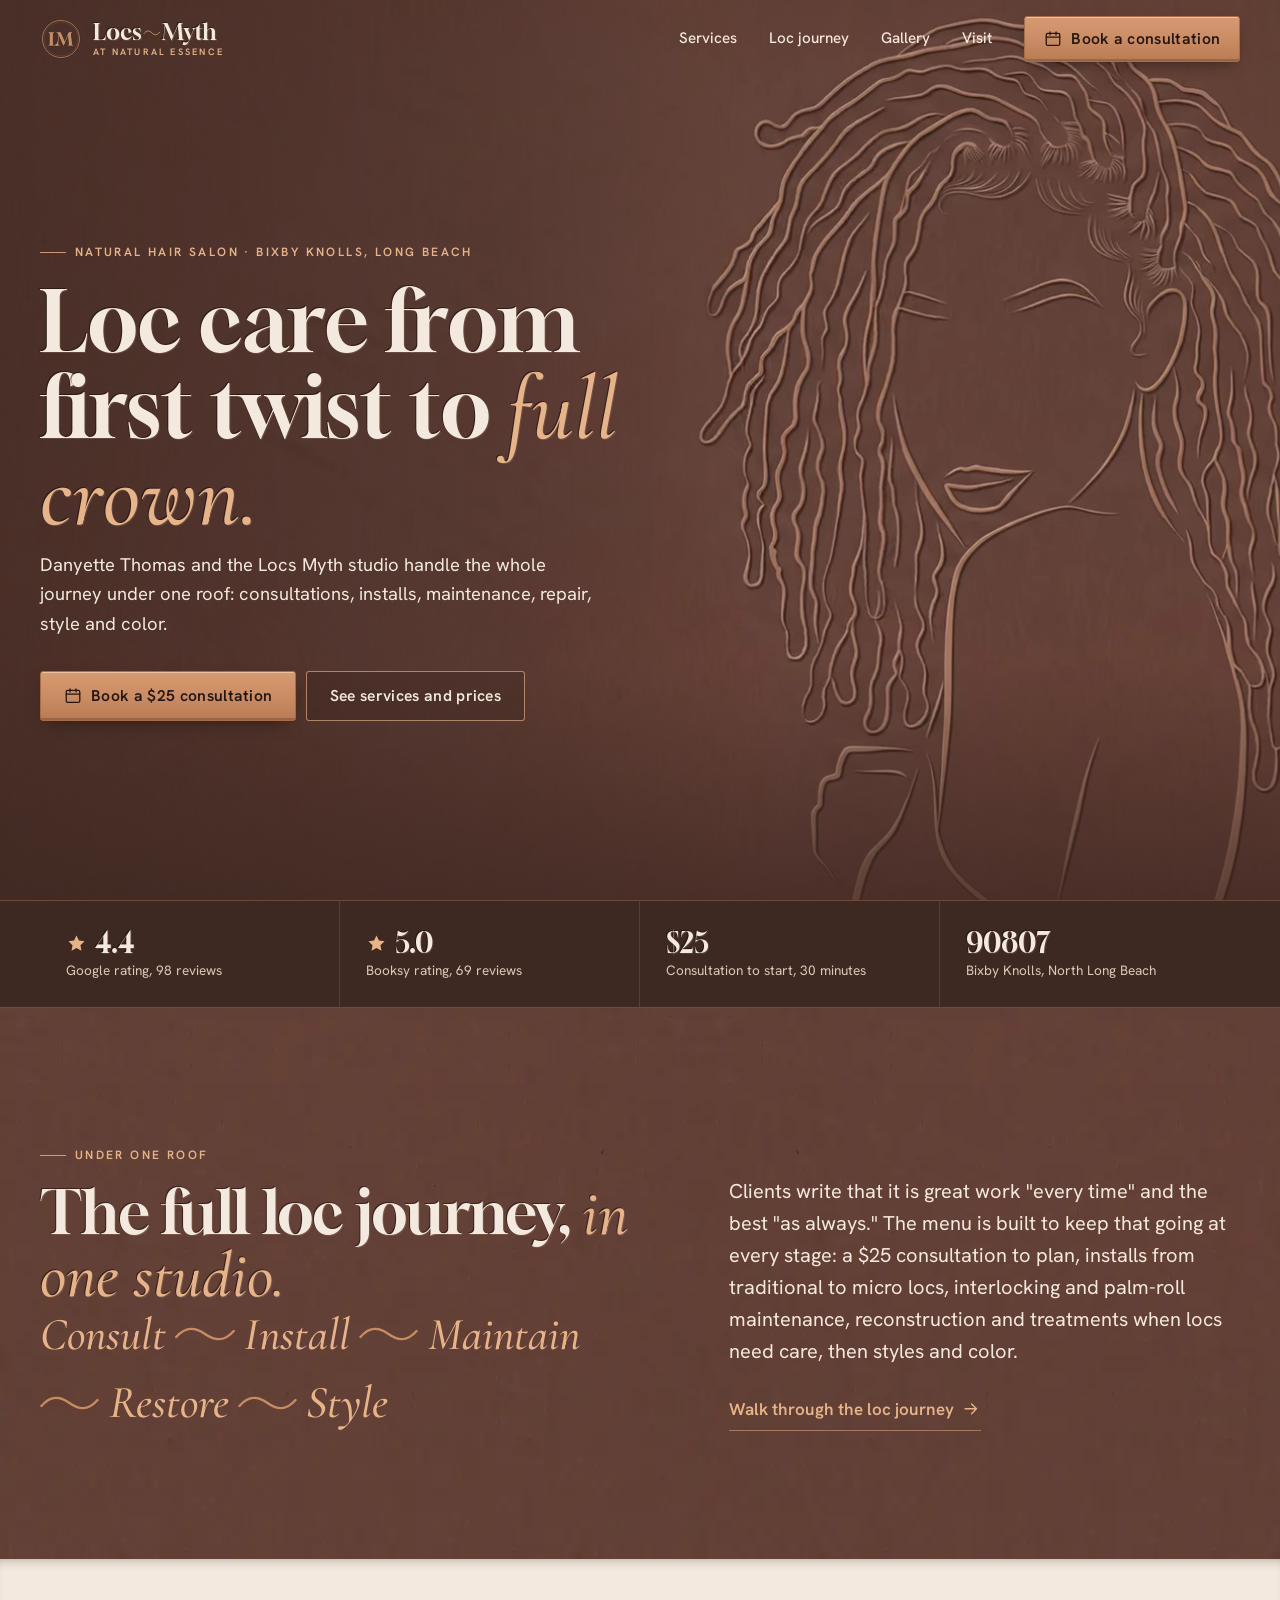
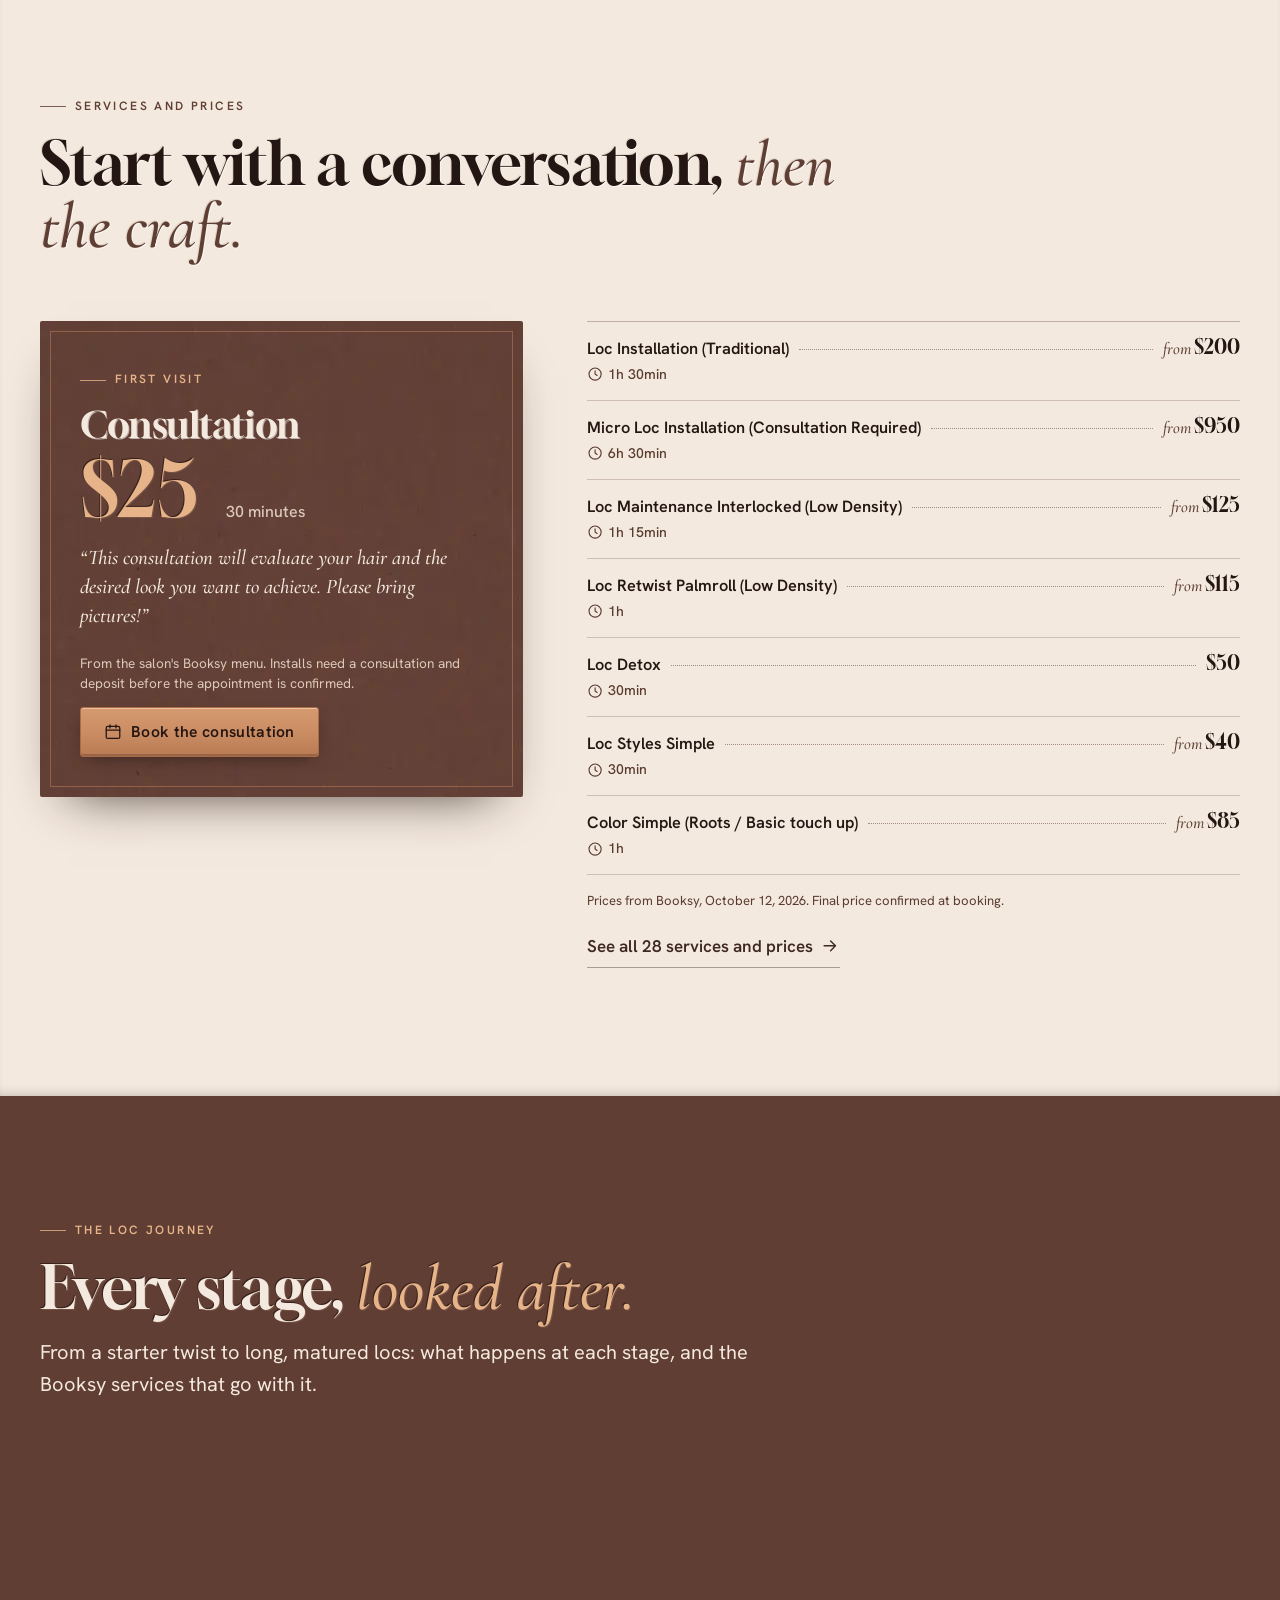
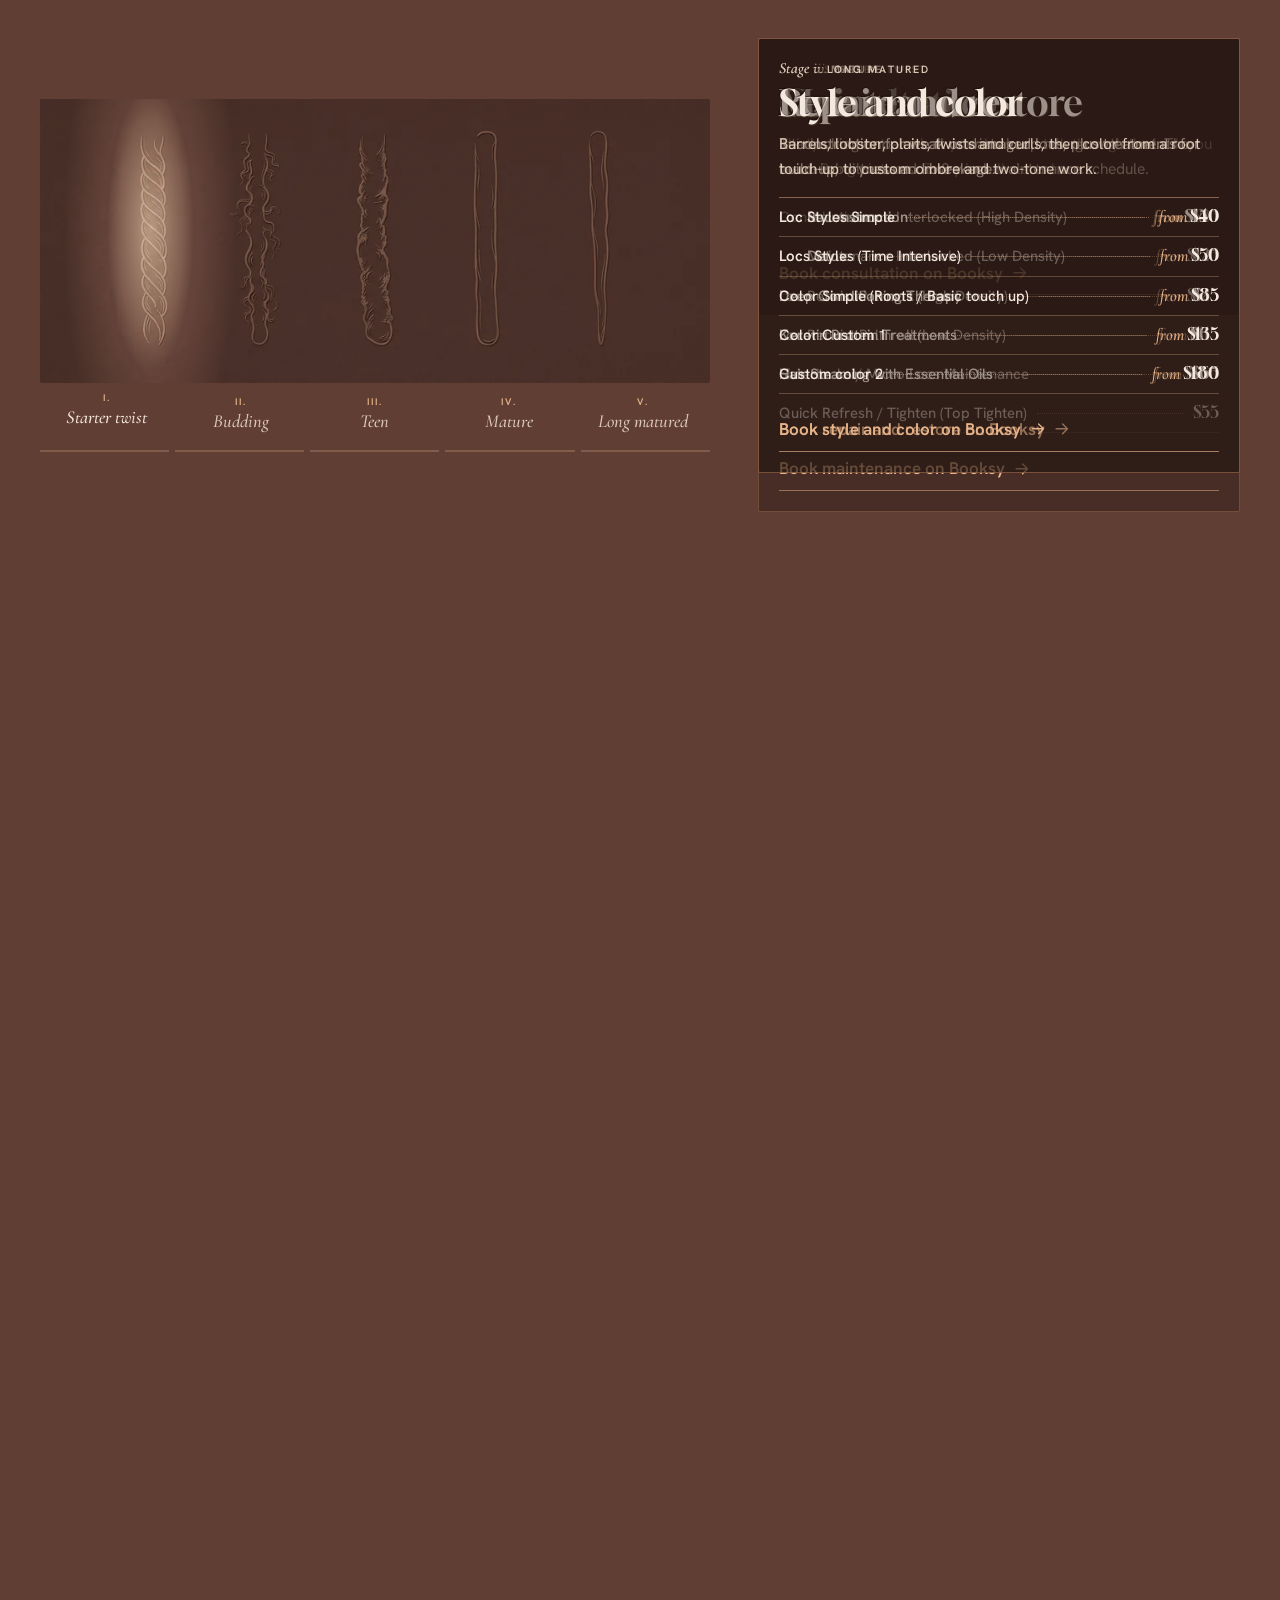
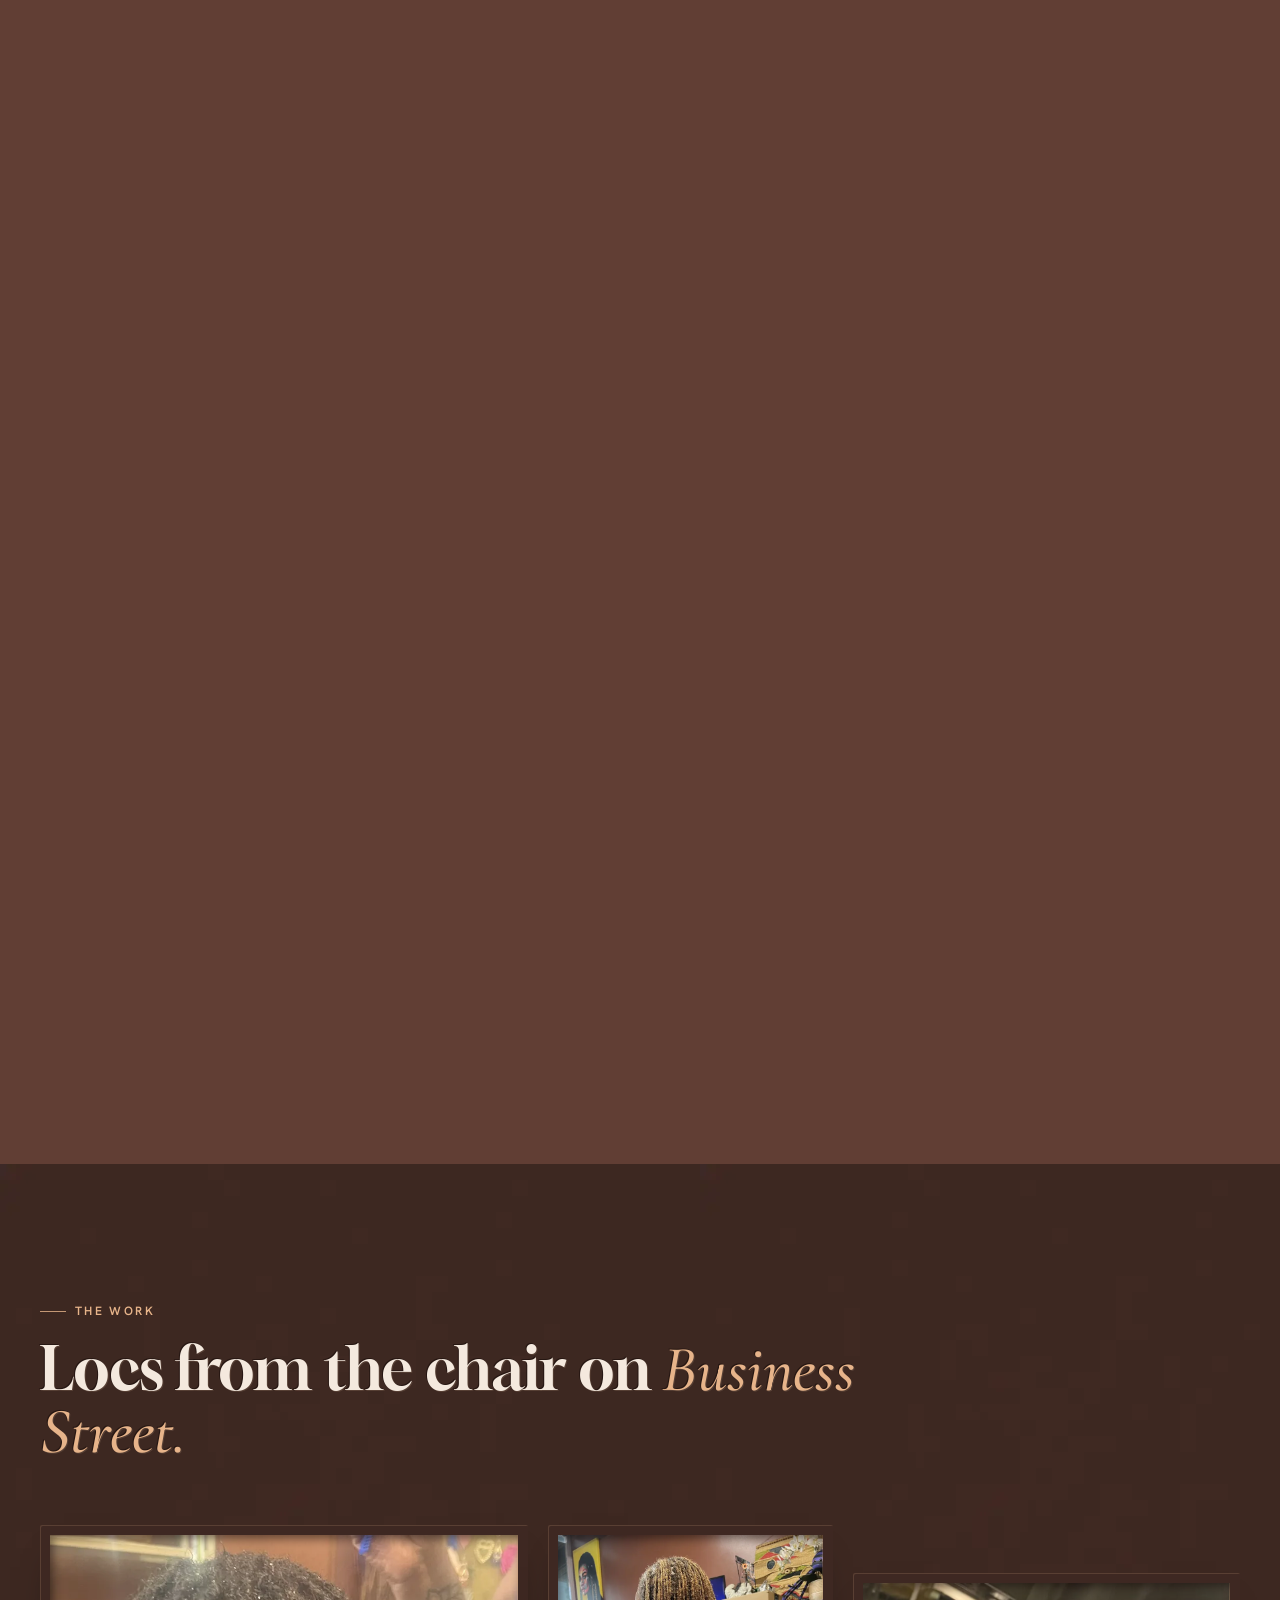
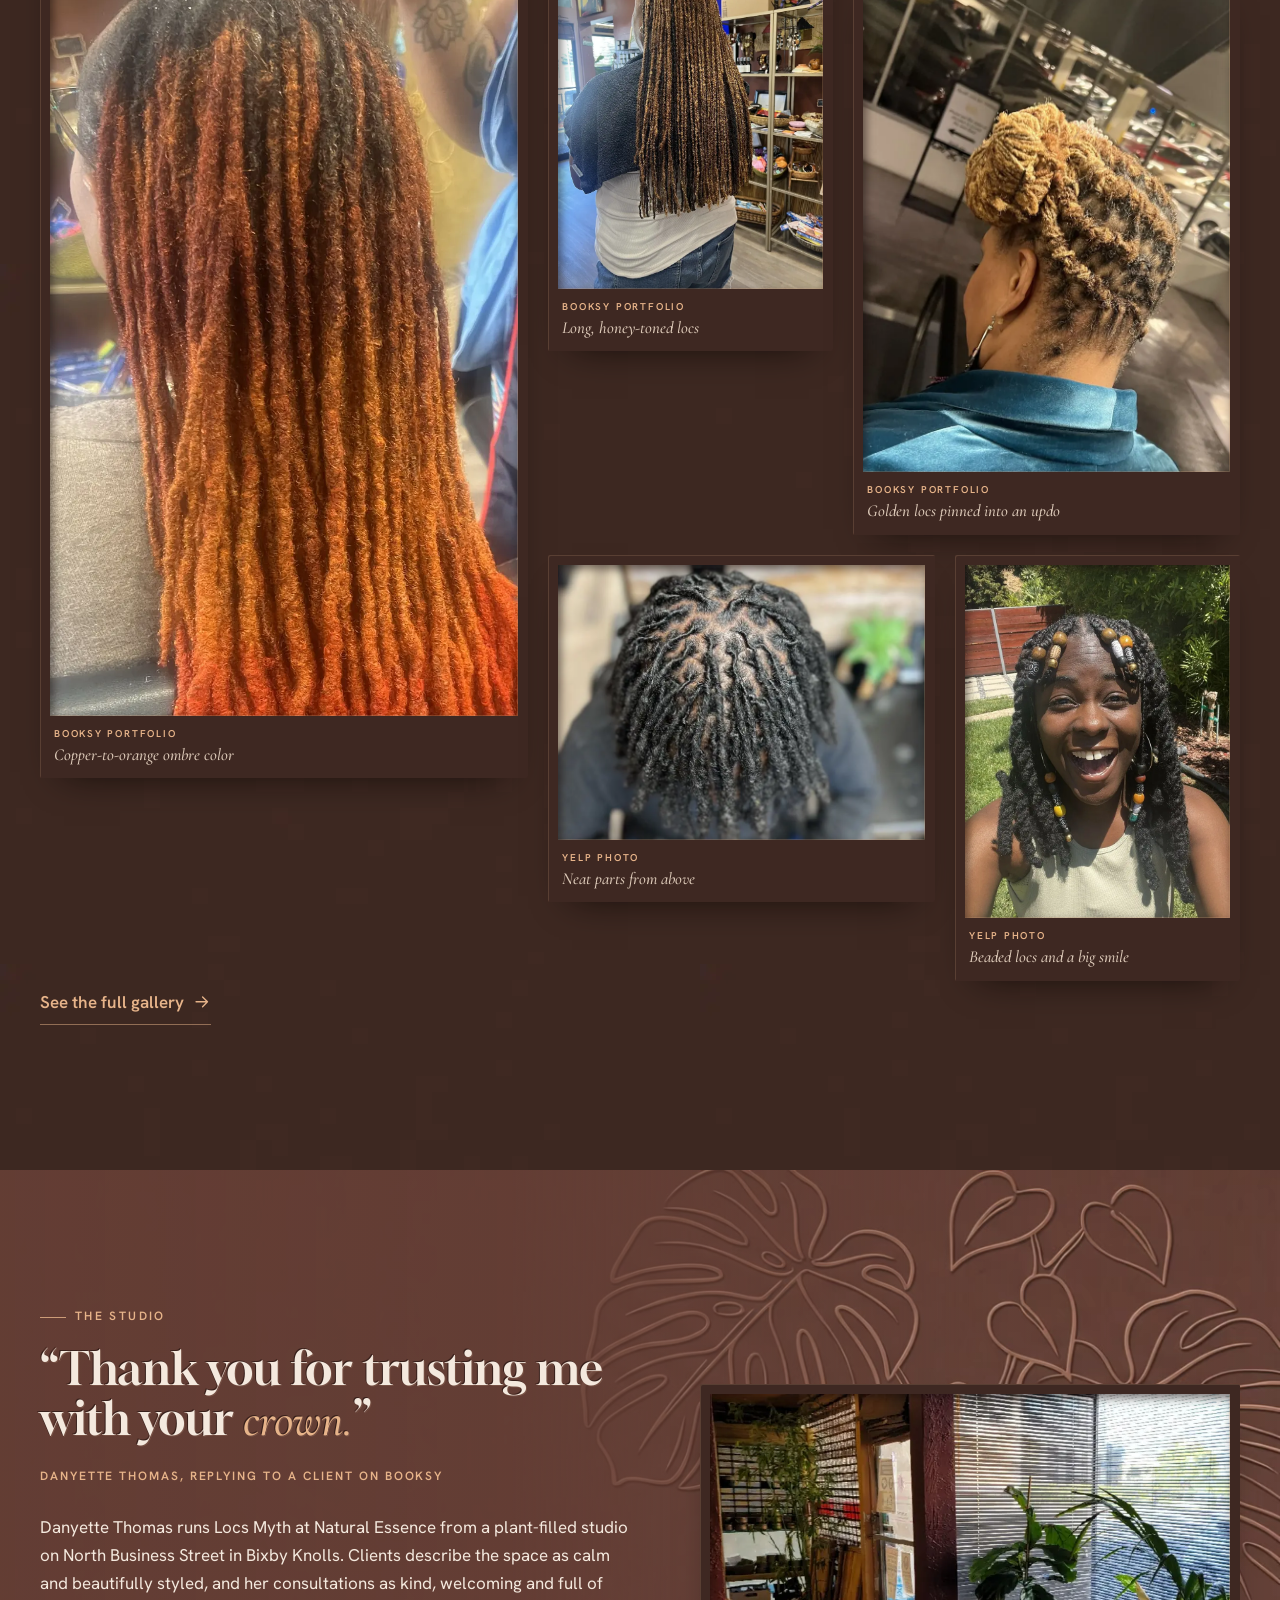
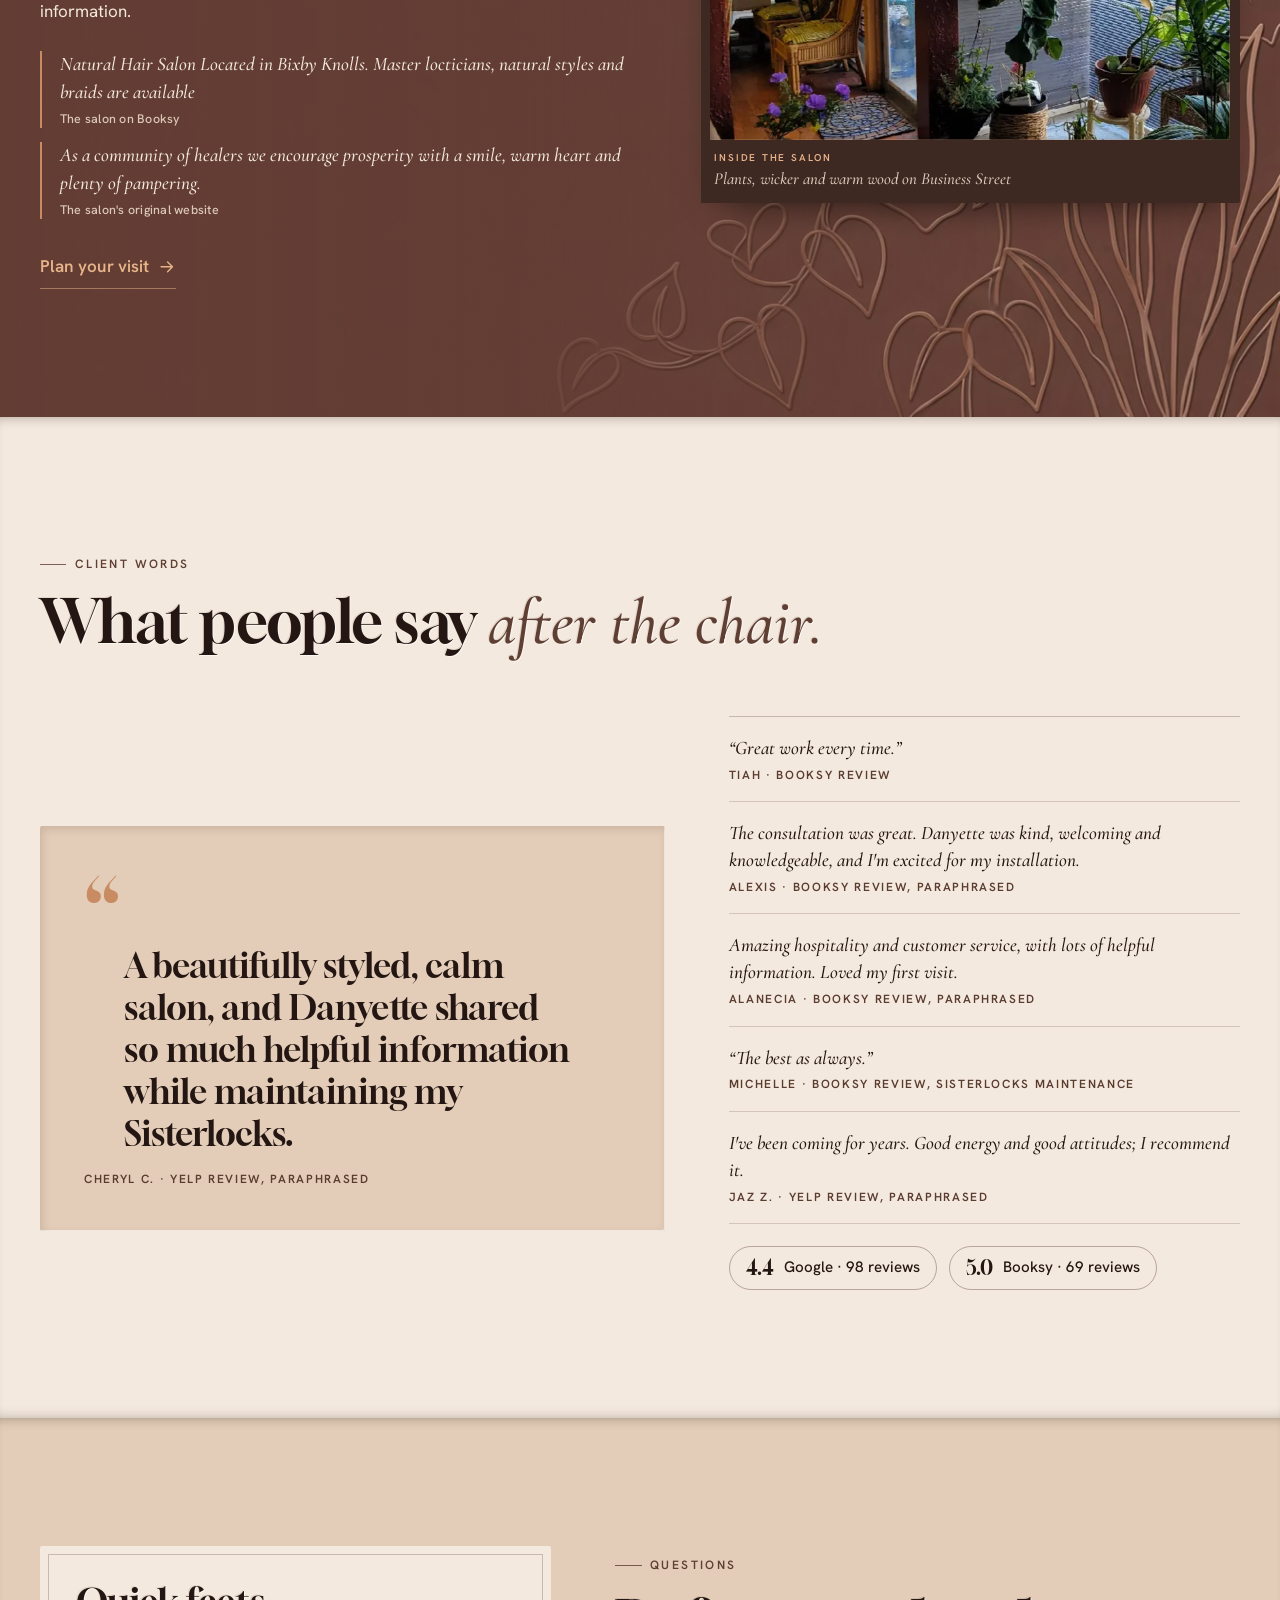
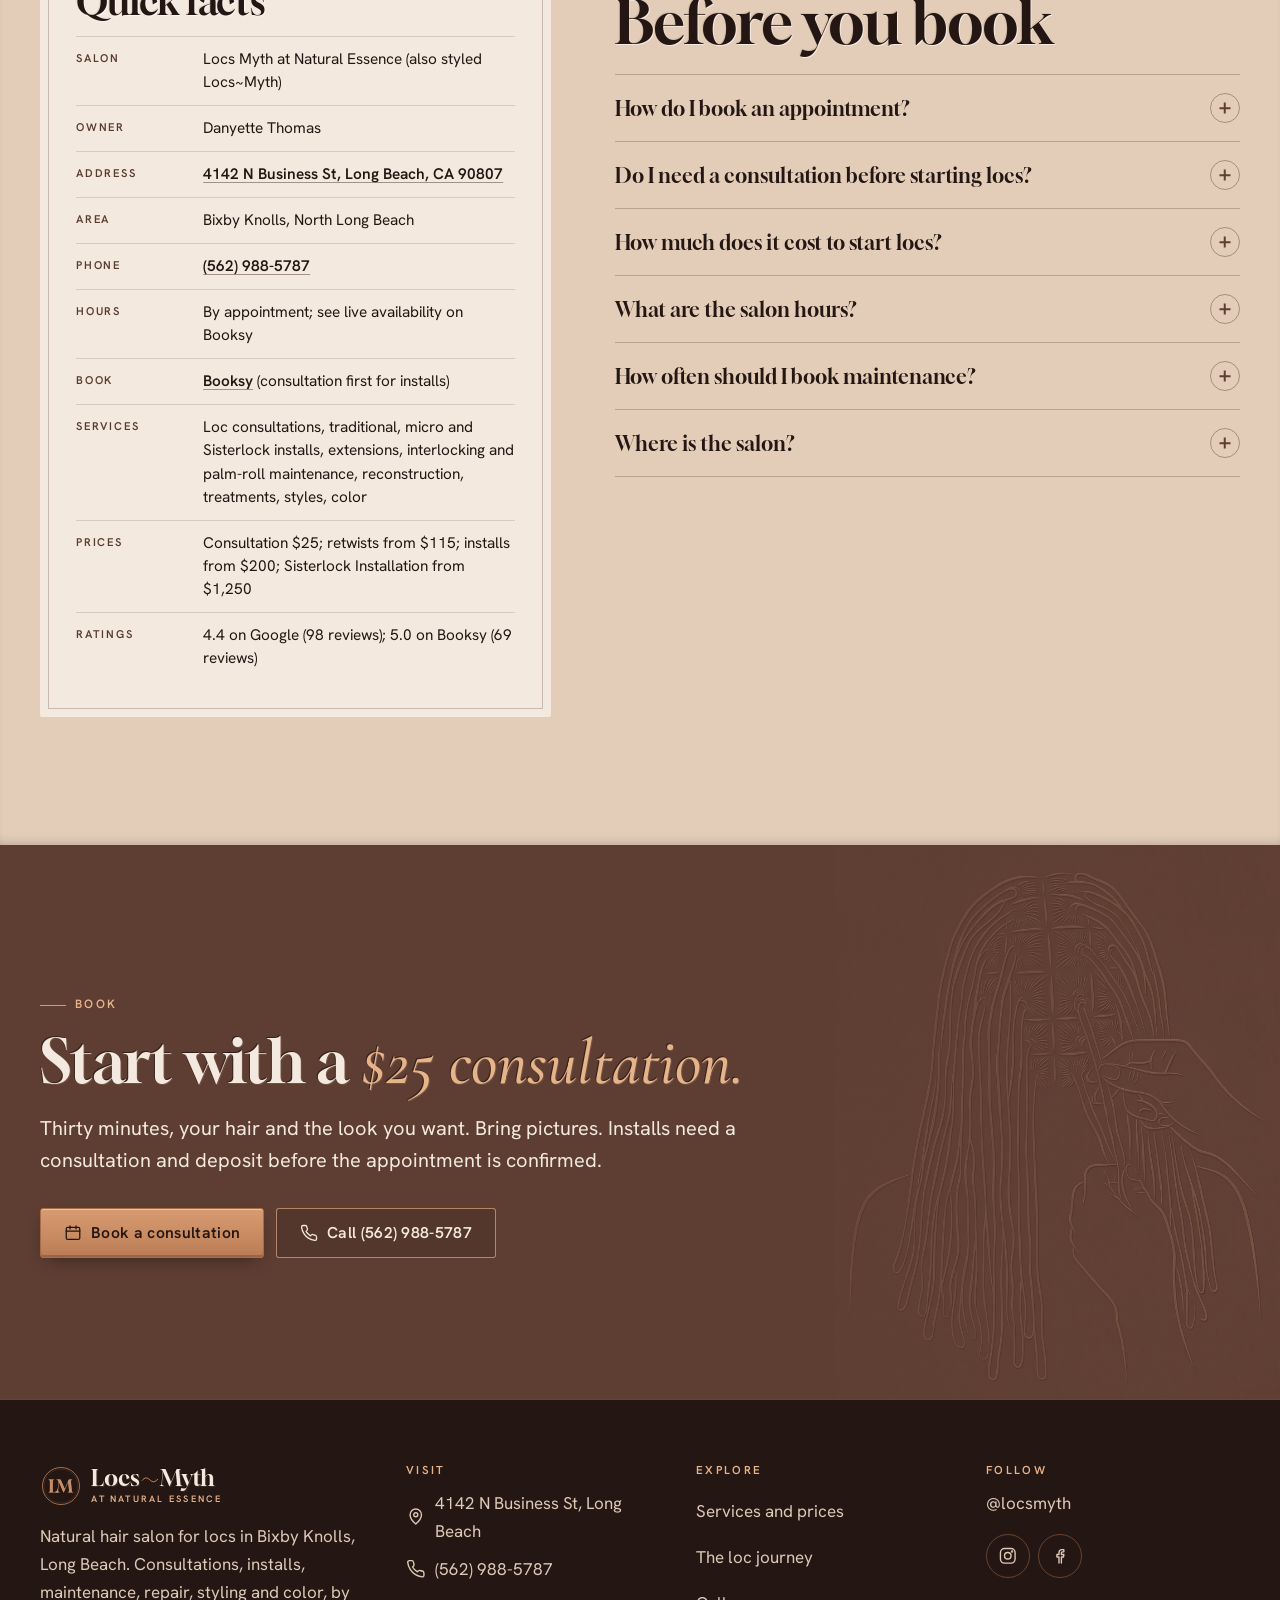
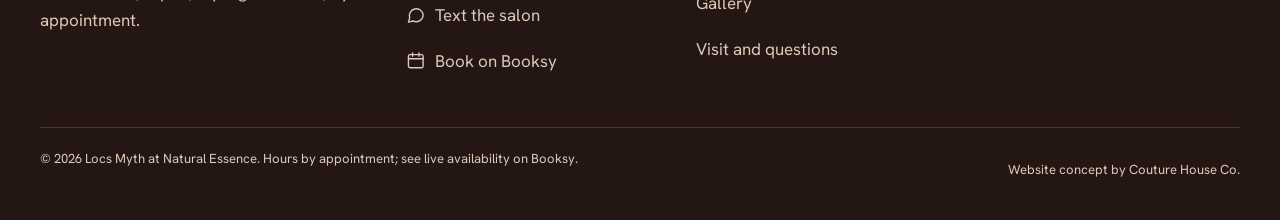
==== commit f377b21f: "Point canonical and social URLs to demo Netlify site and add share-2.jpg. Co-authored-by: Cursor <cu" ====
--- a/index.html
+++ b/index.html
@@ -5,7 +5,7 @@
 <meta name="viewport" content="width=device-width, initial-scale=1, viewport-fit=cover">
 <title>Loc Salon in Bixby Knolls, Long Beach | Locs Myth</title>
 <meta name="description" content="Locs Myth at Natural Essence: loc consultations, installs, retwists, repair and color in Bixby Knolls, Long Beach, CA. 4.4 on Google. Book on Booksy.">
-<link rel="canonical" href="https://locs-myth-natural-essence.netlify.app/">
+<link rel="canonical" href="https://locs-myth-natural-essence-demo.netlify.app/">
 <meta name="theme-color" content="#3E2822">
 <meta name="format-detection" content="telephone=no">
 <meta name="robots" content="index, follow, max-image-preview:large">
@@ -13,17 +13,18 @@
 <meta property="og:site_name" content="Locs Myth at Natural Essence">
 <meta property="og:title" content="Loc Salon in Bixby Knolls, Long Beach | Locs Myth">
 <meta property="og:description" content="Locs Myth at Natural Essence: loc consultations, installs, retwists, repair and color in Bixby Knolls, Long Beach, CA. 4.4 on Google. Book on Booksy.">
-<meta property="og:url" content="https://locs-myth-natural-essence.netlify.app/">
-<meta property="og:image" content="https://locs-myth-natural-essence.netlify.app/assets/img/share.jpg">
+<meta property="og:url" content="https://locs-myth-natural-essence-demo.netlify.app/">
+<meta property="og:image" content="https://locs-myth-natural-essence-demo.netlify.app/assets/img/share-2.jpg">
 <meta property="og:image:width" content="1200">
 <meta property="og:image:height" content="630">
 <meta property="og:image:type" content="image/jpeg">
-<meta property="og:image:alt" content="Locs Myth at Natural Essence: copper line-art portrait of a woman with locs beside the words Loc care from first twist to full crown, Bixby Knolls, Long Beach.">
+<meta property="og:image:alt" content="Locs Myth at Natural Essence, Long Beach: Loc care from first twist to full crown. 4.4 Google, 5.0 Booksy.">
 <meta property="og:locale" content="en_US">
 <meta name="twitter:card" content="summary_large_image">
 <meta name="twitter:title" content="Loc Salon in Bixby Knolls, Long Beach | Locs Myth">
 <meta name="twitter:description" content="Locs Myth at Natural Essence: loc consultations, installs, retwists, repair and color in Bixby Knolls, Long Beach, CA. 4.4 on Google. Book on Booksy.">
-<meta name="twitter:image" content="https://locs-myth-natural-essence.netlify.app/assets/img/share.jpg">
+<meta name="twitter:image:alt" content="Locs Myth at Natural Essence, Long Beach: Loc care from first twist to full crown. 4.4 Google, 5.0 Booksy.">
+<meta name="twitter:image" content="https://locs-myth-natural-essence-demo.netlify.app/assets/img/share-2.jpg">
 <link rel="icon" href="assets/img/favicon.svg" type="image/svg+xml">
 <link rel="icon" href="assets/img/favicon-32.png" sizes="32x32" type="image/png">
 <link rel="apple-touch-icon" href="assets/img/apple-touch-icon.png">
@@ -302,8 +303,8 @@
   <a class="btn btn--copper" href="https://booksy.com/en-us/557302_locs-myth-at-natural-essence_hair-salon_103721_long-beach" rel="noopener"><svg class="icon" viewBox="0 0 24 24" aria-hidden="true" focusable="false"><rect x="3" y="4.5" width="18" height="16" rx="2"/><path d="M3 9.5h18M8 2.5v4M16 2.5v4"/></svg>Book a consultation</a>
   <a class="btn btn--ghost" href="tel:+15629885787"><svg class="icon" viewBox="0 0 24 24" aria-hidden="true" focusable="false"><path d="M22 16.9v3a2 2 0 0 1-2.2 2 19.8 19.8 0 0 1-8.6-3.1 19.5 19.5 0 0 1-6-6A19.8 19.8 0 0 1 2.1 4.2 2 2 0 0 1 4.1 2h3a2 2 0 0 1 2 1.7c.1.9.4 1.8.7 2.7a2 2 0 0 1-.5 2.1L8 9.8a16 16 0 0 0 6 6l1.3-1.3a2 2 0 0 1 2.1-.4c.9.3 1.8.6 2.7.7a2 2 0 0 1 1.7 2z"/></svg>Call</a>
 </div>
-<script type="application/ld+json">{"@context":"https://schema.org","@type":"HairSalon","@id":"https://locs-myth-natural-essence.netlify.app/#salon","name":"Locs Myth at Natural Essence","alternateName":["Locs~Myth at Natural Essence","Locsmyth"],"description":"Natural hair salon in Bixby Knolls, Long Beach, focused on locs: consultations, traditional and micro loc installs, Sisterlock installation, interlocking and palm-roll maintenance, repair treatments, styling and color.","url":"https://locs-myth-natural-essence.netlify.app/","logo":"https://locs-myth-natural-essence.netlify.app/assets/img/icon-512.png","image":["https://locs-myth-natural-essence.netlify.app/assets/img/share.jpg","https://locs-myth-natural-essence.netlify.app/assets/img/salon-interior-plants.webp"],"telephone":"+1-562-988-5787","address":{"@type":"PostalAddress","streetAddress":"4142 N Business St","addressLocality":"Long Beach","addressRegion":"CA","postalCode":"90807","addressCountry":"US"},"areaServed":[{"@type":"Place","name":"Bixby Knolls, Long Beach, CA"},{"@type":"City","name":"Long Beach, CA"}],"priceRange":"$$","currenciesAccepted":"USD","hasMap":"https://www.google.com/maps/search/?api=1&query=Locs+Myth+at+Natural+Essence%2C+4142+N+Business+St%2C+Long+Beach%2C+CA+90807&query_place_id=ChIJFasW3J0z3YARw0QPgNDAGRI","sameAs":["https://www.instagram.com/locsmyth/","https://www.facebook.com/Locsmyth","https://booksy.com/en-us/557302_locs-myth-at-natural-essence_hair-salon_103721_long-beach","https://www.yelp.com/biz/locs-myth-at-natural-essence-long-beach-2"],"potentialAction":{"@type":"ReserveAction","target":"https://booksy.com/en-us/557302_locs-myth-at-natural-essence_hair-salon_103721_long-beach","name":"Book on Booksy"},"hasOfferCatalog":{"@type":"OfferCatalog","name":"Loc and natural hair services","itemListElement":[{"@type":"OfferCatalog","name":"Consultation","itemListElement":[{"@type":"Offer","itemOffered":{"@type":"Service","name":"Consultations","description":"This consultation will evaluate your hair and the desired look you want to achieve. Please bring pictures!"},"priceCurrency":"USD","price":25}]},{"@type":"OfferCatalog","name":"Installations","itemListElement":[{"@type":"Offer","itemOffered":{"@type":"Service","name":"Loc Installation (Traditional)"},"priceCurrency":"USD","priceSpecification":{"@type":"PriceSpecification","minPrice":200,"priceCurrency":"USD"}},{"@type":"Offer","itemOffered":{"@type":"Service","name":"Micro Loc Installation (Consultation Required)","description":"$95 additional apply for length"},"priceCurrency":"USD","priceSpecification":{"@type":"PriceSpecification","minPrice":950,"priceCurrency":"USD"}},{"@type":"Offer","itemOffered":{"@type":"Service","name":"Sisterlock Installation (up to 4\" in length)","description":"$95 per inch thereafter"},"priceCurrency":"USD","priceSpecification":{"@type":"PriceSpecification","minPrice":1250,"priceCurrency":"USD"}},{"@type":"Offer","itemOffered":{"@type":"Service","name":"Loc Extensions","description":"Up to 5 hours. $100 per hour thereafter"},"priceCurrency":"USD","priceSpecification":{"@type":"PriceSpecification","minPrice":700,"priceCurrency":"USD"}}]},{"@type":"OfferCatalog","name":"Maintenance and retwists","itemListElement":[{"@type":"Offer","itemOffered":{"@type":"Service","name":"Loc Maintenance Interlocked (High Density)","description":"Standard Interlocking Maintenance including shampooing"},"priceCurrency":"USD","priceSpecification":{"@type":"PriceSpecification","minPrice":140,"priceCurrency":"USD"}},{"@type":"Offer","itemOffered":{"@type":"Service","name":"Loc Maintenance Interlocked (Low Density)"},"priceCurrency":"USD","priceSpecification":{"@type":"PriceSpecification","minPrice":125,"priceCurrency":"USD"}},{"@type":"Offer","itemOffered":{"@type":"Service","name":"Sisterlocks / Micro Locs Maintenance","description":"Maintenance for first 2 hours $40 per additional hour thereafter"},"priceCurrency":"USD","priceSpecification":{"@type":"PriceSpecification","minPrice":150,"priceCurrency":"USD"}},{"@type":"Offer","itemOffered":{"@type":"Service","name":"Loc Retwist Palmroll (High Density)","description":"+$20 additional if past 8 week maintenance schedule"},"priceCurrency":"USD","priceSpecification":{"@type":"PriceSpecification","minPrice":125,"priceCurrency":"USD"}},{"@type":"Offer","itemOffered":{"@type":"Service","name":"Loc Retwist Palmroll (Low Density)","description":"+$10 additional if past 8 week maintenance schedule"},"priceCurrency":"USD","priceSpecification":{"@type":"PriceSpecification","minPrice":115,"priceCurrency":"USD"}},{"@type":"Offer","itemOffered":{"@type":"Service","name":"Quick Refresh / Tighten (Top Tighten)"},"priceCurrency":"USD","price":55},{"@type":"Offer","itemOffered":{"@type":"Service","name":"Over due Add-on","description":"2 months past due maintenance"},"priceCurrency":"USD","price":75}]},{"@type":"OfferCatalog","name":"Repair and treatments","itemListElement":[{"@type":"Offer","itemOffered":{"@type":"Service","name":"Loc Reconstruction"},"priceCurrency":"USD","priceSpecification":{"@type":"PriceSpecification","minPrice":150,"priceCurrency":"USD"}},{"@type":"Offer","itemOffered":{"@type":"Service","name":"Loc Detox","description":"Do your locs have an unpleasant odor? Do you have a lot of product build up or are lacking luster and shine? Then, this Loc Detox is for you!"},"priceCurrency":"USD","price":50},{"@type":"Offer","itemOffered":{"@type":"Service","name":"Deep Conditioning Therapy","description":"Deep Conditioning w/ Hot Oil Choose this service to return moisture and luster to hair"},"priceCurrency":"USD","price":35},{"@type":"Offer","itemOffered":{"@type":"Service","name":"Keratin Protein Treatments","description":"Extremely dry with breakage? Color over-processed? This service is needed for optimal hair health and repair"},"priceCurrency":"USD","price":65},{"@type":"Offer","itemOffered":{"@type":"Service","name":"Hair Steaming with Essential Oils","description":"Are your locs dry and rough textured? Then, this all natural conditioning treatment is for you!"},"priceCurrency":"USD","price":65},{"@type":"Offer","itemOffered":{"@type":"Service","name":"Loc Shampoo"},"priceCurrency":"USD","price":30}]},{"@type":"OfferCatalog","name":"Loc styles and cuts","itemListElement":[{"@type":"Offer","itemOffered":{"@type":"Service","name":"Loc Styles Simple","description":"Including Lobster, Barrels, Platts Braiding (Low density)"},"priceCurrency":"USD","priceSpecification":{"@type":"PriceSpecification","minPrice":40,"priceCurrency":"USD"}},{"@type":"Offer","itemOffered":{"@type":"Service","name":"Locs Styles (Time Intensive)","description":"Two/ Three strand Twist, Curls, Pipes curls (+10)"},"priceCurrency":"USD","priceSpecification":{"@type":"PriceSpecification","minPrice":50,"priceCurrency":"USD"}},{"@type":"Offer","itemOffered":{"@type":"Service","name":"Loc Style Cut / Trim/ Manicure"},"priceCurrency":"USD","price":40},{"@type":"Offer","itemOffered":{"@type":"Service","name":"Natural Hair styles","description":"Loose natural styles including wet sets"},"priceCurrency":"USD","priceSpecification":{"@type":"PriceSpecification","minPrice":95,"priceCurrency":"USD"}}]},{"@type":"OfferCatalog","name":"Color","itemListElement":[{"@type":"Offer","itemOffered":{"@type":"Service","name":"Color Simple (Roots / Basic touch up)"},"priceCurrency":"USD","priceSpecification":{"@type":"PriceSpecification","minPrice":85,"priceCurrency":"USD"}},{"@type":"Offer","itemOffered":{"@type":"Service","name":"Color Custom 1","description":"Short Hair / Ombre / Two Tones / Tips"},"priceCurrency":"USD","priceSpecification":{"@type":"PriceSpecification","minPrice":135,"priceCurrency":"USD"}},{"@type":"Offer","itemOffered":{"@type":"Service","name":"Custom color 2","description":"Dense and Long Hair / Highlights / Lowlights / Ombre / Two Tones"},"priceCurrency":"USD","priceSpecification":{"@type":"PriceSpecification","minPrice":180,"priceCurrency":"USD"}},{"@type":"Offer","itemOffered":{"@type":"Service","name":"Color Refresh / Rinse"},"priceCurrency":"USD","price":60},{"@type":"Offer","itemOffered":{"@type":"Service","name":"Color custom plus"},"priceCurrency":"USD","price":110}]},{"@type":"OfferCatalog","name":"Off-site","itemListElement":[{"@type":"Offer","itemOffered":{"@type":"Service","name":"Off-Site Travel Half Day"},"priceCurrency":"USD","price":500}]}]},"aggregateRating":{"@type":"AggregateRating","ratingValue":4.4,"reviewCount":98,"bestRating":5}}</script>
-<script type="application/ld+json">{"@context":"https://schema.org","@type":"WebSite","name":"Locs Myth at Natural Essence","url":"https://locs-myth-natural-essence.netlify.app/","publisher":{"@id":"https://locs-myth-natural-essence.netlify.app/#salon"}}</script>
+<script type="application/ld+json">{"@context":"https://schema.org","@type":"HairSalon","@id":"https://locs-myth-natural-essence-demo.netlify.app/#salon","name":"Locs Myth at Natural Essence","alternateName":["Locs~Myth at Natural Essence","Locsmyth"],"description":"Natural hair salon in Bixby Knolls, Long Beach, focused on locs: consultations, traditional and micro loc installs, Sisterlock installation, interlocking and palm-roll maintenance, repair treatments, styling and color.","url":"https://locs-myth-natural-essence-demo.netlify.app/","logo":"https://locs-myth-natural-essence-demo.netlify.app/assets/img/icon-512.png","image":["https://locs-myth-natural-essence-demo.netlify.app/assets/img/share-2.jpg","https://locs-myth-natural-essence-demo.netlify.app/assets/img/salon-interior-plants.webp"],"telephone":"+1-562-988-5787","address":{"@type":"PostalAddress","streetAddress":"4142 N Business St","addressLocality":"Long Beach","addressRegion":"CA","postalCode":"90807","addressCountry":"US"},"areaServed":[{"@type":"Place","name":"Bixby Knolls, Long Beach, CA"},{"@type":"City","name":"Long Beach, CA"}],"priceRange":"$$","currenciesAccepted":"USD","hasMap":"https://www.google.com/maps/search/?api=1&query=Locs+Myth+at+Natural+Essence%2C+4142+N+Business+St%2C+Long+Beach%2C+CA+90807&query_place_id=ChIJFasW3J0z3YARw0QPgNDAGRI","sameAs":["https://www.instagram.com/locsmyth/","https://www.facebook.com/Locsmyth","https://booksy.com/en-us/557302_locs-myth-at-natural-essence_hair-salon_103721_long-beach","https://www.yelp.com/biz/locs-myth-at-natural-essence-long-beach-2"],"potentialAction":{"@type":"ReserveAction","target":"https://booksy.com/en-us/557302_locs-myth-at-natural-essence_hair-salon_103721_long-beach","name":"Book on Booksy"},"hasOfferCatalog":{"@type":"OfferCatalog","name":"Loc and natural hair services","itemListElement":[{"@type":"OfferCatalog","name":"Consultation","itemListElement":[{"@type":"Offer","itemOffered":{"@type":"Service","name":"Consultations","description":"This consultation will evaluate your hair and the desired look you want to achieve. Please bring pictures!"},"priceCurrency":"USD","price":25}]},{"@type":"OfferCatalog","name":"Installations","itemListElement":[{"@type":"Offer","itemOffered":{"@type":"Service","name":"Loc Installation (Traditional)"},"priceCurrency":"USD","priceSpecification":{"@type":"PriceSpecification","minPrice":200,"priceCurrency":"USD"}},{"@type":"Offer","itemOffered":{"@type":"Service","name":"Micro Loc Installation (Consultation Required)","description":"$95 additional apply for length"},"priceCurrency":"USD","priceSpecification":{"@type":"PriceSpecification","minPrice":950,"priceCurrency":"USD"}},{"@type":"Offer","itemOffered":{"@type":"Service","name":"Sisterlock Installation (up to 4\" in length)","description":"$95 per inch thereafter"},"priceCurrency":"USD","priceSpecification":{"@type":"PriceSpecification","minPrice":1250,"priceCurrency":"USD"}},{"@type":"Offer","itemOffered":{"@type":"Service","name":"Loc Extensions","description":"Up to 5 hours. $100 per hour thereafter"},"priceCurrency":"USD","priceSpecification":{"@type":"PriceSpecification","minPrice":700,"priceCurrency":"USD"}}]},{"@type":"OfferCatalog","name":"Maintenance and retwists","itemListElement":[{"@type":"Offer","itemOffered":{"@type":"Service","name":"Loc Maintenance Interlocked (High Density)","description":"Standard Interlocking Maintenance including shampooing"},"priceCurrency":"USD","priceSpecification":{"@type":"PriceSpecification","minPrice":140,"priceCurrency":"USD"}},{"@type":"Offer","itemOffered":{"@type":"Service","name":"Loc Maintenance Interlocked (Low Density)"},"priceCurrency":"USD","priceSpecification":{"@type":"PriceSpecification","minPrice":125,"priceCurrency":"USD"}},{"@type":"Offer","itemOffered":{"@type":"Service","name":"Sisterlocks / Micro Locs Maintenance","description":"Maintenance for first 2 hours $40 per additional hour thereafter"},"priceCurrency":"USD","priceSpecification":{"@type":"PriceSpecification","minPrice":150,"priceCurrency":"USD"}},{"@type":"Offer","itemOffered":{"@type":"Service","name":"Loc Retwist Palmroll (High Density)","description":"+$20 additional if past 8 week maintenance schedule"},"priceCurrency":"USD","priceSpecification":{"@type":"PriceSpecification","minPrice":125,"priceCurrency":"USD"}},{"@type":"Offer","itemOffered":{"@type":"Service","name":"Loc Retwist Palmroll (Low Density)","description":"+$10 additional if past 8 week maintenance schedule"},"priceCurrency":"USD","priceSpecification":{"@type":"PriceSpecification","minPrice":115,"priceCurrency":"USD"}},{"@type":"Offer","itemOffered":{"@type":"Service","name":"Quick Refresh / Tighten (Top Tighten)"},"priceCurrency":"USD","price":55},{"@type":"Offer","itemOffered":{"@type":"Service","name":"Over due Add-on","description":"2 months past due maintenance"},"priceCurrency":"USD","price":75}]},{"@type":"OfferCatalog","name":"Repair and treatments","itemListElement":[{"@type":"Offer","itemOffered":{"@type":"Service","name":"Loc Reconstruction"},"priceCurrency":"USD","priceSpecification":{"@type":"PriceSpecification","minPrice":150,"priceCurrency":"USD"}},{"@type":"Offer","itemOffered":{"@type":"Service","name":"Loc Detox","description":"Do your locs have an unpleasant odor? Do you have a lot of product build up or are lacking luster and shine? Then, this Loc Detox is for you!"},"priceCurrency":"USD","price":50},{"@type":"Offer","itemOffered":{"@type":"Service","name":"Deep Conditioning Therapy","description":"Deep Conditioning w/ Hot Oil Choose this service to return moisture and luster to hair"},"priceCurrency":"USD","price":35},{"@type":"Offer","itemOffered":{"@type":"Service","name":"Keratin Protein Treatments","description":"Extremely dry with breakage? Color over-processed? This service is needed for optimal hair health and repair"},"priceCurrency":"USD","price":65},{"@type":"Offer","itemOffered":{"@type":"Service","name":"Hair Steaming with Essential Oils","description":"Are your locs dry and rough textured? Then, this all natural conditioning treatment is for you!"},"priceCurrency":"USD","price":65},{"@type":"Offer","itemOffered":{"@type":"Service","name":"Loc Shampoo"},"priceCurrency":"USD","price":30}]},{"@type":"OfferCatalog","name":"Loc styles and cuts","itemListElement":[{"@type":"Offer","itemOffered":{"@type":"Service","name":"Loc Styles Simple","description":"Including Lobster, Barrels, Platts Braiding (Low density)"},"priceCurrency":"USD","priceSpecification":{"@type":"PriceSpecification","minPrice":40,"priceCurrency":"USD"}},{"@type":"Offer","itemOffered":{"@type":"Service","name":"Locs Styles (Time Intensive)","description":"Two/ Three strand Twist, Curls, Pipes curls (+10)"},"priceCurrency":"USD","priceSpecification":{"@type":"PriceSpecification","minPrice":50,"priceCurrency":"USD"}},{"@type":"Offer","itemOffered":{"@type":"Service","name":"Loc Style Cut / Trim/ Manicure"},"priceCurrency":"USD","price":40},{"@type":"Offer","itemOffered":{"@type":"Service","name":"Natural Hair styles","description":"Loose natural styles including wet sets"},"priceCurrency":"USD","priceSpecification":{"@type":"PriceSpecification","minPrice":95,"priceCurrency":"USD"}}]},{"@type":"OfferCatalog","name":"Color","itemListElement":[{"@type":"Offer","itemOffered":{"@type":"Service","name":"Color Simple (Roots / Basic touch up)"},"priceCurrency":"USD","priceSpecification":{"@type":"PriceSpecification","minPrice":85,"priceCurrency":"USD"}},{"@type":"Offer","itemOffered":{"@type":"Service","name":"Color Custom 1","description":"Short Hair / Ombre / Two Tones / Tips"},"priceCurrency":"USD","priceSpecification":{"@type":"PriceSpecification","minPrice":135,"priceCurrency":"USD"}},{"@type":"Offer","itemOffered":{"@type":"Service","name":"Custom color 2","description":"Dense and Long Hair / Highlights / Lowlights / Ombre / Two Tones"},"priceCurrency":"USD","priceSpecification":{"@type":"PriceSpecification","minPrice":180,"priceCurrency":"USD"}},{"@type":"Offer","itemOffered":{"@type":"Service","name":"Color Refresh / Rinse"},"priceCurrency":"USD","price":60},{"@type":"Offer","itemOffered":{"@type":"Service","name":"Color custom plus"},"priceCurrency":"USD","price":110}]},{"@type":"OfferCatalog","name":"Off-site","itemListElement":[{"@type":"Offer","itemOffered":{"@type":"Service","name":"Off-Site Travel Half Day"},"priceCurrency":"USD","price":500}]}]},"aggregateRating":{"@type":"AggregateRating","ratingValue":4.4,"reviewCount":98,"bestRating":5}}</script>
+<script type="application/ld+json">{"@context":"https://schema.org","@type":"WebSite","name":"Locs Myth at Natural Essence","url":"https://locs-myth-natural-essence-demo.netlify.app/","publisher":{"@id":"https://locs-myth-natural-essence-demo.netlify.app/#salon"}}</script>
 <script type="application/ld+json">{"@context":"https://schema.org","@type":"FAQPage","mainEntity":[{"@type":"Question","name":"How do I book an appointment?","acceptedAnswer":{"@type":"Answer","text":"Book online through Booksy, which shows live availability. You can also call the salon at (562) 988-5787."}},{"@type":"Question","name":"Do I need a consultation before starting locs?","acceptedAnswer":{"@type":"Answer","text":"Yes, for installs. Booksy notes that for installation, a consultation and deposit are required before the appointment is confirmed. The consultation is $25 for 30 minutes; bring pictures."}},{"@type":"Question","name":"How much does it cost to start locs?","acceptedAnswer":{"@type":"Answer","text":"On Booksy, Loc Installation (Traditional) starts from $200, Micro Loc Installation from $950, and Sisterlock Installation from $1,250 for hair up to 4 inches, plus $95 per inch after that. The exact price is confirmed at consultation."}},{"@type":"Question","name":"What are the salon hours?","acceptedAnswer":{"@type":"Answer","text":"The salon works by appointment. The live calendar on Booksy shows open times; call (562) 988-5787 with questions."}},{"@type":"Question","name":"How often should I book maintenance?","acceptedAnswer":{"@type":"Answer","text":"The menu is built around an 8-week maintenance schedule. Palm-roll retwists add $10 to $20 past 8 weeks, and an Over due Add-on ($75) applies at 2 months past due."}},{"@type":"Question","name":"Where is the salon?","acceptedAnswer":{"@type":"Answer","text":"4142 N Business St, Long Beach, CA 90807, in the Bixby Knolls neighborhood of North Long Beach."}}]}</script>
 </body>
 </html>
